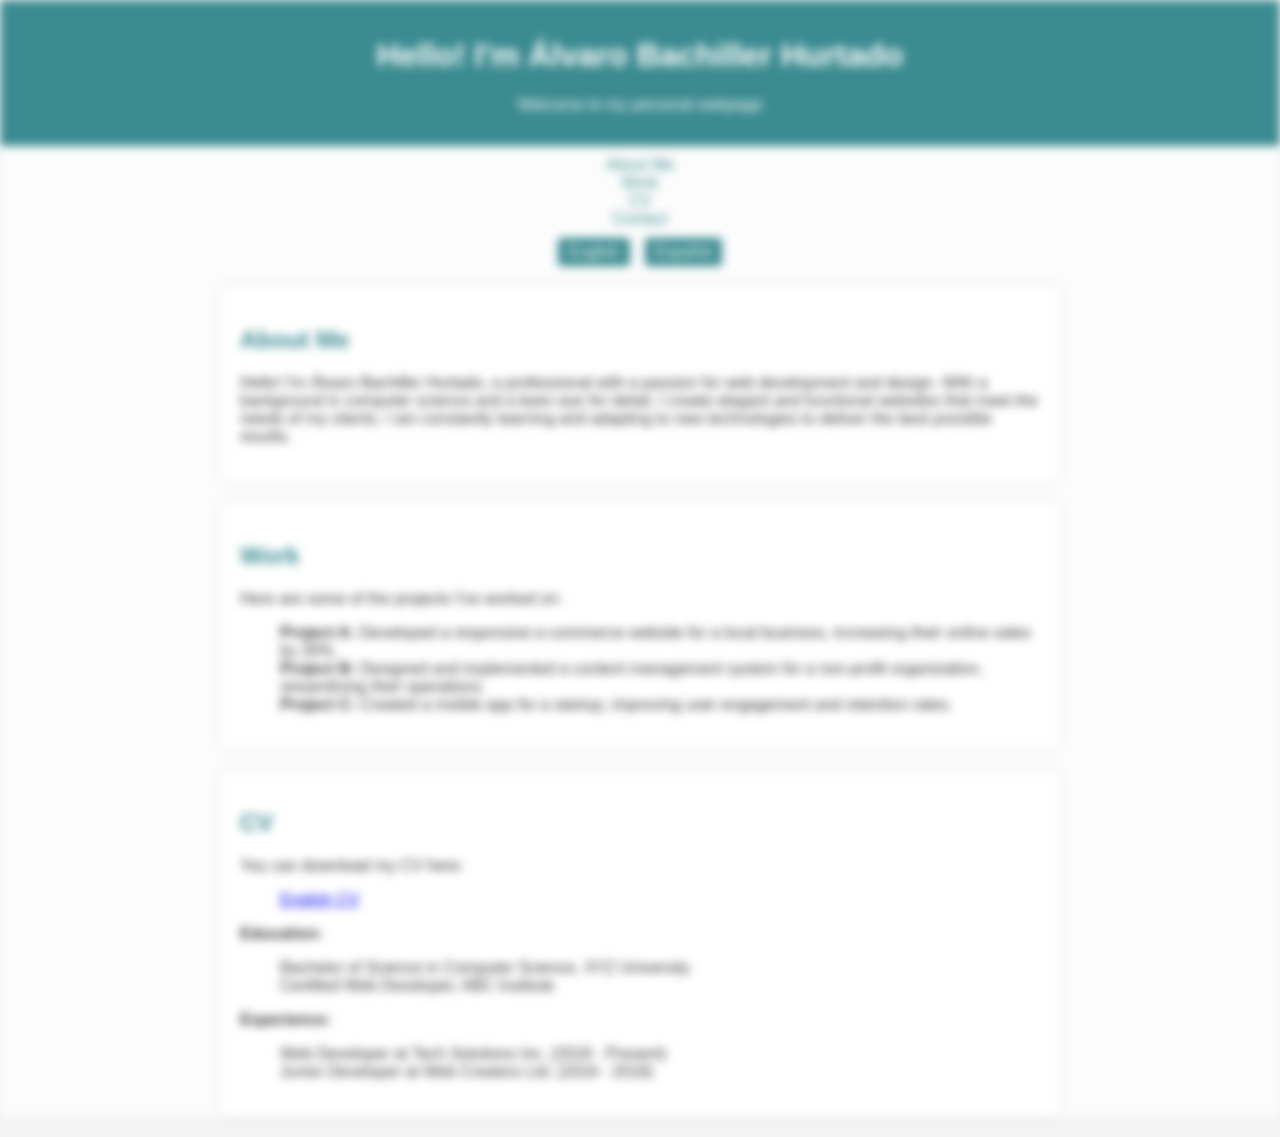
==== index.html @ ad5cf602 "Fifth version index.html + Dual language English/Spanish + Two options for CV download (English & S" ====
<!DOCTYPE html>
<html lang="en">
<head>
    <meta charset="UTF-8">
    <meta name="viewport" content="width=device-width, initial-scale=1.0">
    <title>Personal Webpage</title>
    <style>
        body {
            font-family: Arial, sans-serif;
            margin: 0;
            padding: 0;
            background-color: #f4f4f4;
            color: #333;
            background-image: url('https://images.unsplash.com/photo-1504893524553-b855bce32c67?q=80&w=1974');
            background-size: cover;
            background-position: center;
            filter: blur(5px);
        }
        body::before {
            content: '';
            position: absolute;
            top: 0;
            left: 0;
            width: 100%;
            height: 100%;
            background-color: rgba(255, 255, 255, 0.7);
            backdrop-filter: blur(5px);
        }
        header {
            background-color: #3b8b90;
            color: white;
            padding: 1em 0;
            text-align: center;
            position: relative;
            z-index: 1;
        }
        nav {
            text-align: center;
            margin-top: 10px;
            position: relative;
            z-index: 1;
        }
        nav a {
            margin: 0 15px;
            color: #3b8b90;
            text-decoration: none;
        }
        nav a:hover {
            text-decoration: underline;
        }
        .language-switch {
            position: relative;
            z-index: 1;
            text-align: center;
            margin-top: 10px;
        }
        .language-switch button {
            margin: 0 5px;
            padding: 5px 10px;
            font-size: 1em;
            color: white;
            background-color: #3b8b90;
            border: none;
            border-radius: 4px;
            cursor: pointer;
        }
        .language-switch button:hover {
            background-color: #327679;
        }
        section {
            max-width: 800px;
            margin: 20px auto;
            padding: 20px;
            background-color: rgba(255, 255, 255, 0.9);
            border-radius: 8px;
            box-shadow: 0 0 10px rgba(0,0,0,0.1);
            position: relative;
            z-index: 1;
        }
        h2 {
            color: #3b8b90;
        }
        .contact-form {
            display: flex;
            flex-direction: column;
        }
        .contact-form input, .contact-form textarea {
            margin-bottom: 10px;
            padding: 10px;
            font-size: 1em;
            border: 1px solid #ccc;
            border-radius: 4px;
        }
        .contact-form button {
            padding: 10px;
            font-size: 1em;
            color: white;
            background-color: #3b8b90;
            border: none;
            border-radius: 4px;
            cursor: pointer;
        }
        .contact-form button:hover {
            background-color: #327679;
        }
    </style>
    <script>
        function switchLanguage(language) {
            const elements = document.querySelectorAll('[data-lang]');
            elements.forEach(element => {
                if (element.getAttribute('data-lang') === language) {
                    element.style.display = 'block';
                } else {
                    element.style.display = 'none';
                }
            });
        }
        document.addEventListener('DOMContentLoaded', () => {
            switchLanguage('en'); // Default to English
        });
    </script>
</head>
<body>
    <header>
        <h1 data-lang="en">Hello! I'm Álvaro Bachiller Hurtado</h1>
        <h1 data-lang="es">¡Hola! Soy Álvaro Bachiller Hurtado</h1>
        <p data-lang="en">Welcome to my personal webpage</p>
        <p data-lang="es">Bienvenido a mi página personal</p>
    </header>
    <nav>
        <a href="#about" data-lang="en">About Me</a>
        <a href="#about" data-lang="es">Sobre Mí</a>
        <a href="#work" data-lang="en">Work</a>
        <a href="#work" data-lang="es">Trabajo</a>
        <a href="#cv" data-lang="en">CV</a>
        <a href="#cv" data-lang="es">Currículum</a>
        <a href="#contact" data-lang="en">Contact</a>
        <a href="#contact" data-lang="es">Contacto</a>
    </nav>
    <div class="language-switch">
        <button onclick="switchLanguage('en')">English</button>
        <button onclick="switchLanguage('es')">Español</button>
    </div>
    <section id="about">
        <h2 data-lang="en">About Me</h2>
        <h2 data-lang="es">Sobre Mí</h2>
        <p data-lang="en">Hello! I'm Álvaro Bachiller Hurtado, a professional with a passion for web development and design. With a background in computer science and a keen eye for detail, I create elegant and functional websites that meet the needs of my clients. I am constantly learning and adapting to new technologies to deliver the best possible results.</p>
        <p data-lang="es">¡Hola! Soy Álvaro Bachiller Hurtado, un profesional apasionado por el desarrollo web y el diseño. Con una formación en informática y un ojo atento para los detalles, creo sitios web elegantes y funcionales que satisfacen las necesidades de mis clientes. Estoy en constante aprendizaje y adaptación a nuevas tecnologías para ofrecer los mejores resultados posibles.</p>
    </section>
    <section id="work">
        <h2 data-lang="en">Work</h2>
        <h2 data-lang="es">Trabajo</h2>
        <p data-lang="en">Here are some of the projects I've worked on:</p>
        <p data-lang="es">Aquí hay algunos de los proyectos en los que he trabajado:</p>
        <ul>
            <li data-lang="en"><strong>Project A:</strong> Developed a responsive e-commerce website for a local business, increasing their online sales by 30%.</li>
            <li data-lang="es"><strong>Proyecto A:</strong> Desarrollé un sitio web de comercio electrónico adaptable para un negocio local, aumentando sus ventas en línea en un 30%.</li>
            <li data-lang="en"><strong>Project B:</strong> Designed and implemented a content management system for a non-profit organization, streamlining their operations.</li>
            <li data-lang="es"><strong>Proyecto B:</strong> Diseñé e implementé un sistema de gestión de contenido para una organización sin fines de lucro, agilizando sus operaciones.</li>
            <li data-lang="en"><strong>Project C:</strong> Created a mobile app for a startup, improving user engagement and retention rates.</li>
            <li data-lang="es"><strong>Proyecto C:</strong> Creé una aplicación móvil para una startup, mejorando la participación y retención de usuarios.</li>
        </ul>
    </section>
    <section id="cv">
        <h2 data-lang="en">CV</h2>
        <h2 data-lang="es">Currículum</h2>
        <p data-lang="en">You can download my CV here:</p>
        <p data-lang="es">Puedes descargar mi currículum aquí:</p>
        <ul>
            <li data-lang="en"><a href="CV/John_Doe_CV_English.pdf" download>English CV</a></li>
            <li data-lang="es"><a href="CV/Juan_Perez_CV_Espanol.pdf" download>Currículum en Español</a></li>
        </ul>
        <p data-lang="en"><strong>Education:</strong></p>
        <p data-lang="es"><strong>Educación:</strong></p>
        <ul>
            <li data-lang="en">Bachelor of Science in Computer Science, XYZ University</li>
            <li data-lang="es">Licenciatura en Ciencias de la Computación, Universidad XYZ</li>
            <li data-lang="en">Certified Web Developer, ABC Institute</li>
            <li data-lang="es">Desarrollador Web Certificado, Instituto ABC</li>
        </ul>
        <p data-lang="en"><strong>Experience:</strong></p>
        <p data-lang="es"><strong>Experiencia:</strong></p>
        <ul>
            <li data-lang="en">Web Developer at Tech Solutions Inc. (2018 - Present)</li>
            <li data-lang="es">Desarrollador Web en Tech Solutions Inc. (2018 - Presente)</li>
            <li data-lang="en">Junior Developer at Web Creators Ltd. (2016 - 2018)</li>
            <li data-lang="es">Desarrollador Junior en Web Creators Ltd. (2016 - 2018)</li>
        </ul>
    </section>
    <section id="contact
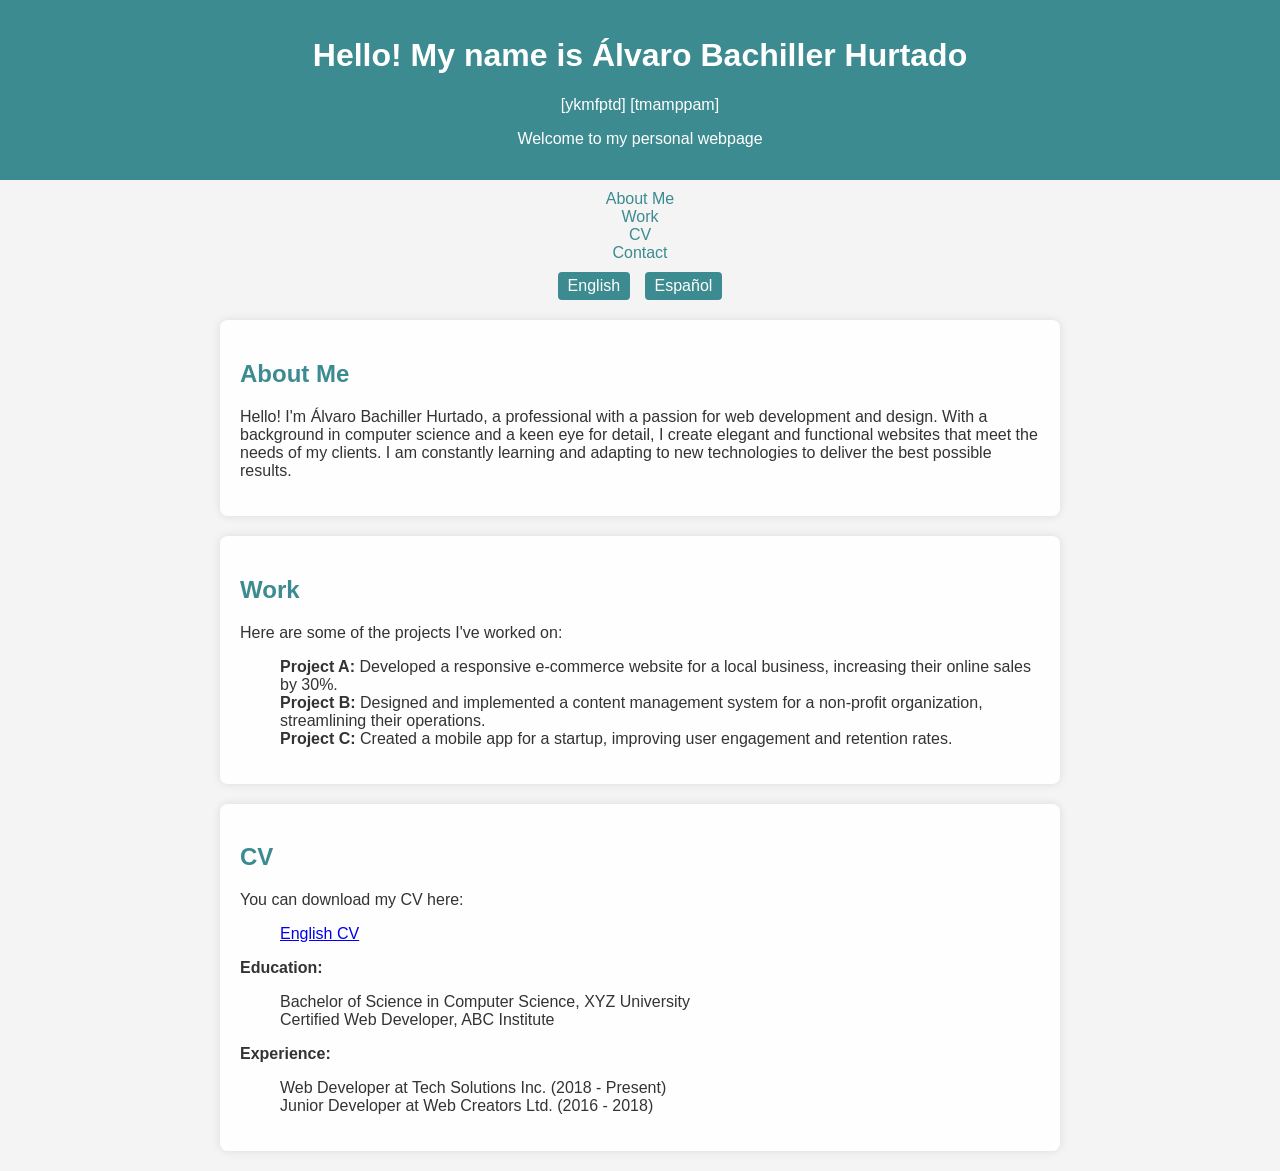
==== commit a307c282: "Sixth version index.html + Try to fix the blur on the whole page" ====
--- a/index.html
+++ b/index.html
@@ -14,7 +14,6 @@
             background-image: url('https://images.unsplash.com/photo-1504893524553-b855bce32c67?q=80&w=1974');
             background-size: cover;
             background-position: center;
-            filter: blur(5px);
         }
         body::before {
             content: '';
@@ -23,8 +22,11 @@
             left: 0;
             width: 100%;
             height: 100%;
-            background-color: rgba(255, 255, 255, 0.7);
-            backdrop-filter: blur(5px);
+            background-image: inherit;
+            background-size: inherit;
+            background-position: inherit;
+            filter: blur(5px);
+            z-index: -1;
         }
         header {
             background-color: #3b8b90;
@@ -122,8 +124,8 @@
 </head>
 <body>
     <header>
-        <h1 data-lang="en">Hello! I'm Álvaro Bachiller Hurtado</h1>
-        <h1 data-lang="es">¡Hola! Soy Álvaro Bachiller Hurtado</h1>
+        <h1 data-lang="en">Hello! My name is Álvaro Bachiller Hurtado</h1>[ykmfptd]
+        <h1 data-lang="es">¡Hola! Soy Álvaro Bachiller Hurtado</h1>[tmamppam]
         <p data-lang="en">Welcome to my personal webpage</p>
         <p data-lang="es">Bienvenido a mi página personal</p>
     </header>
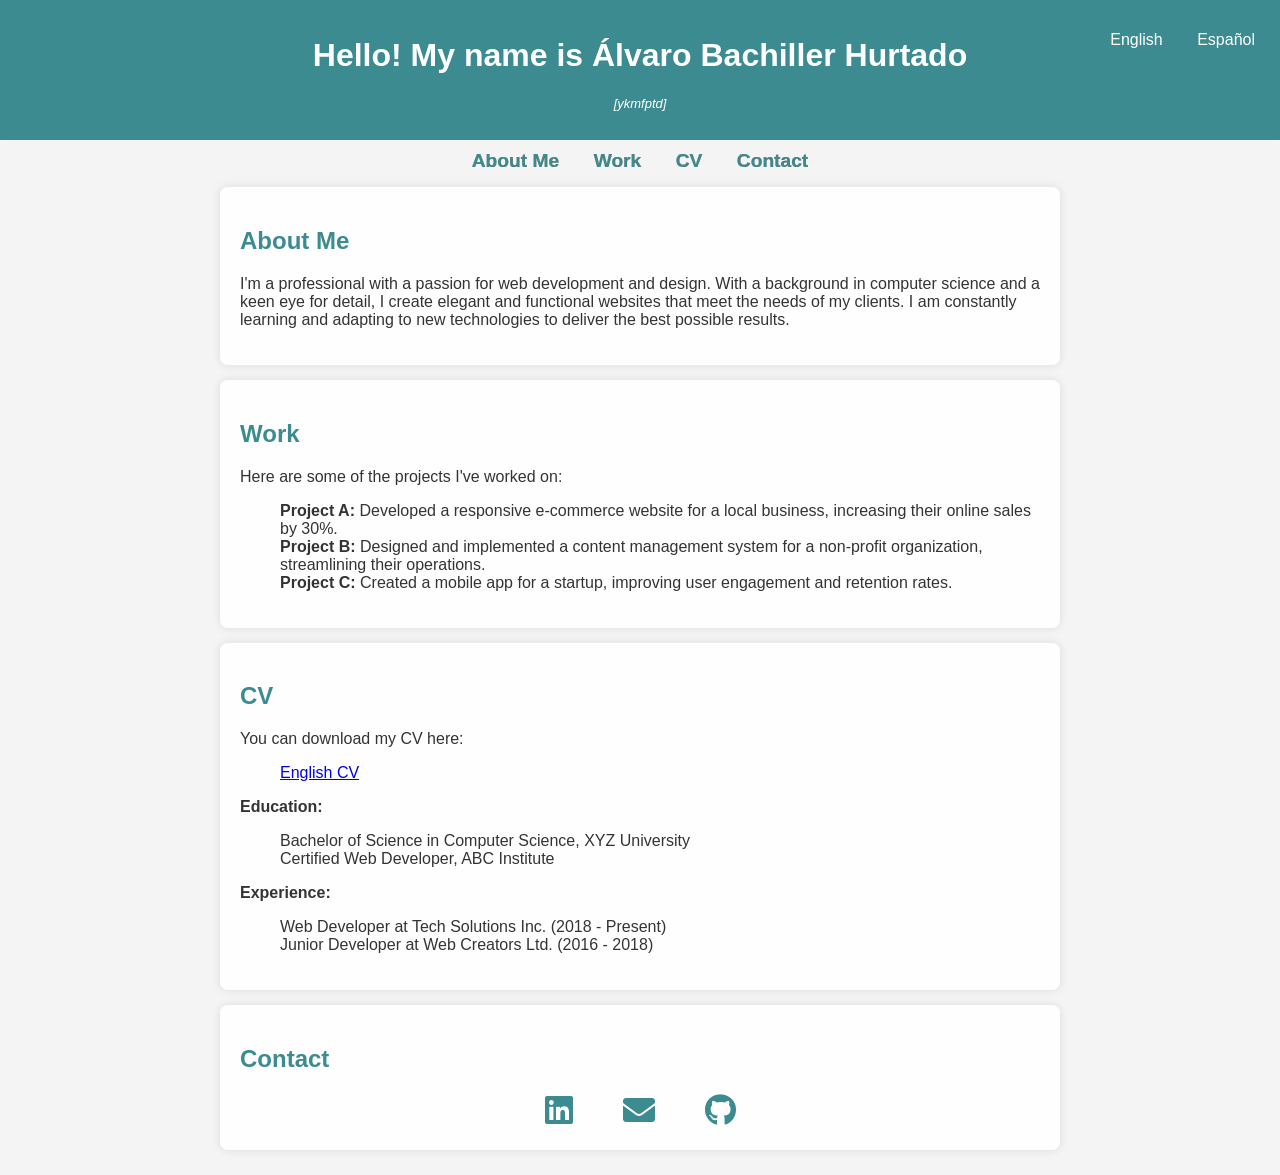
==== commit 8e7211cb: "Seventh version index.html + Revamp of `nav` section + Revamp of `contact` section   + Add links t" ====
--- a/index.html
+++ b/index.html
@@ -3,7 +3,8 @@
 <head>
     <meta charset="UTF-8">
     <meta name="viewport" content="width=device-width, initial-scale=1.0">
-    <title>Personal Webpage</title>
+    <link rel="stylesheet" href="https://cdnjs.cloudflare.com/ajax/libs/font-awesome/5.15.4/css/all.min.css">
+    <title>alroba webpage</title>
     <style>
         body {
             font-family: Arial, sans-serif;
@@ -13,20 +14,21 @@
             color: #333;
             background-image: url('https://images.unsplash.com/photo-1504893524553-b855bce32c67?q=80&w=1974');
             background-size: cover;
-            background-position: center;
+            background-position: top;
+            background-attachment: scroll;
+            position: relative;
         }
         body::before {
             content: '';
-            position: absolute;
-            top: 0;
-            left: 0;
+            position: fixed;
+            top: 50%;
+            left: 50%;
             width: 100%;
             height: 100%;
-            background-image: inherit;
-            background-size: inherit;
-            background-position: inherit;
-            filter: blur(5px);
+            transform: translate(-50%, -50%);
+            backdrop-filter: blur(5px);
             z-index: -1;
+            pointer-events: none; /* Ensure the blur layer does not capture any events */
         }
         header {
             background-color: #3b8b90;
@@ -39,22 +41,27 @@
         nav {
             text-align: center;
             margin-top: 10px;
-            position: relative;
-            z-index: 1;
+            position: sticky;
+            position: -webkit-sticky; /* For Safari */
+            top: 0;
+            z-index: 2;
         }
         nav a {
             margin: 0 15px;
-            color: #3b8b90;
+            color:  #3b8b90;
+            -webkit-text-stroke: 0.2px #333;
             text-decoration: none;
+            font-weight: bold;
+            font-size: larger;
         }
         nav a:hover {
             text-decoration: underline;
         }
         .language-switch {
-            position: relative;
+            position: fixed;
+            right: 0;
             z-index: 1;
-            text-align: center;
-            margin-top: 10px;
+            margin: 10px;
         }
         .language-switch button {
             margin: 0 5px;
@@ -71,7 +78,7 @@
         }
         section {
             max-width: 800px;
-            margin: 20px auto;
+            margin: 15px auto;
             padding: 20px;
             background-color: rgba(255, 255, 255, 0.9);
             border-radius: 8px;
@@ -82,28 +89,55 @@
         h2 {
             color: #3b8b90;
         }
-        .contact-form {
+        .subtitle {
+            font-style: italic;
+            font-size: small;
+        }
+        .icons {
             display: flex;
-            flex-direction: column;
-        }
-        .contact-form input, .contact-form textarea {
-            margin-bottom: 10px;
-            padding: 10px;
-            font-size: 1em;
-            border: 1px solid #ccc;
+            justify-content: center;
+            gap: 50px;
+            margin-top: 20px;
+            z-index: 2;
+        }
+        .icons a {
+            text-decoration: none;
+            color: #3b8b90;
+            font-size: 2em;
+        }
+        .icons a:hover {
+            color: #327679;
+        }
+        .icon-email::after {
+            content: "Click to copy!";
+            position: absolute;
+            bottom: -25px;
+            left: 50%;
+            transform: translateX(-50%);
+            background-color: #3b8b90;
+            color: white;
+            padding: 5px 10px;
             border-radius: 4px;
-        }
-        .contact-form button {
-            padding: 10px;
-            font-size: 1em;
-            color: white;
-            background-color: #3b8b90;
-            border: none;
+            font-size: 0.8em;
+            opacity: 0;
+            transition: opacity 0.3s ease-in-out;
+            white-space: nowrap;
+        }
+        .icon-email:hover::after {
+            opacity: 1;
+        }
+        .icon-email:hover::before {
+            content: "alvrobh@gmail.com";
+            position: absolute;
+            bottom: -50px;
+            left: 50%;
+            transform: translateX(-50%);
+            background-color: #3b8b90;
+            color: white;
+            padding: 5px 10px;
             border-radius: 4px;
-            cursor: pointer;
-        }
-        .contact-form button:hover {
-            background-color: #327679;
+            font-size: 0.8em;
+            white-space: nowrap;
         }
     </style>
     <script>
@@ -121,33 +155,50 @@
             switchLanguage('en'); // Default to English
         });
     </script>
+    <script>
+        function copyEmail() {
+            const email = "alvrobh@gmail.com";
+            const tempInput = document.createElement("input");
+            tempInput.style.position = "absolute";
+            tempInput.style.left = "-9999px";
+            tempInput.value = email;
+            document.body.appendChild(tempInput);
+            tempInput.select();
+            document.execCommand("copy");
+            document.body.removeChild(tempInput);
+            alert("Email copied to clipboard");
+        }
+    </script>
+
 </head>
 <body>
     <header>
-        <h1 data-lang="en">Hello! My name is Álvaro Bachiller Hurtado</h1>[ykmfptd]
-        <h1 data-lang="es">¡Hola! Soy Álvaro Bachiller Hurtado</h1>[tmamppam]
-        <p data-lang="en">Welcome to my personal webpage</p>
-        <p data-lang="es">Bienvenido a mi página personal</p>
+        <div class="language-switch">
+            <button onclick="switchLanguage('en')">English</button>
+            <button onclick="switchLanguage('es')">Español</button>
+        </div>
+        <h1 data-lang="en">Hello! My name is Álvaro Bachiller Hurtado</h1>
+        <h1 data-lang="es">¡Hola! Soy Álvaro Bachiller Hurtado</h1>
+        <p data-lang="en" class="subtitle">[ykmfptd]</p>
+        <p data-lang="es" class="subtitle">[tmamppam]</p>
     </header>
-    <nav>
-        <a href="#about" data-lang="en">About Me</a>
-        <a href="#about" data-lang="es">Sobre Mí</a>
-        <a href="#work" data-lang="en">Work</a>
-        <a href="#work" data-lang="es">Trabajo</a>
-        <a href="#cv" data-lang="en">CV</a>
-        <a href="#cv" data-lang="es">Currículum</a>
-        <a href="#contact" data-lang="en">Contact</a>
-        <a href="#contact" data-lang="es">Contacto</a>
+    <nav data-lang="en">
+        <a href="#about">About Me</a>
+        <a href="#work">Work</a>
+        <a href="#cv">CV</a>
+        <a href="#contact">Contact</a>
     </nav>
-    <div class="language-switch">
-        <button onclick="switchLanguage('en')">English</button>
-        <button onclick="switchLanguage('es')">Español</button>
-    </div>
+    <nav data-lang="es">
+        <a href="#about">Sobre Mí</a>
+        <a href="#work">Trabajo</a>
+        <a href="#cv">Currículum</a>
+        <a href="#contact">Contacto</a>
+    </nav>
     <section id="about">
         <h2 data-lang="en">About Me</h2>
         <h2 data-lang="es">Sobre Mí</h2>
-        <p data-lang="en">Hello! I'm Álvaro Bachiller Hurtado, a professional with a passion for web development and design. With a background in computer science and a keen eye for detail, I create elegant and functional websites that meet the needs of my clients. I am constantly learning and adapting to new technologies to deliver the best possible results.</p>
-        <p data-lang="es">¡Hola! Soy Álvaro Bachiller Hurtado, un profesional apasionado por el desarrollo web y el diseño. Con una formación en informática y un ojo atento para los detalles, creo sitios web elegantes y funcionales que satisfacen las necesidades de mis clientes. Estoy en constante aprendizaje y adaptación a nuevas tecnologías para ofrecer los mejores resultados posibles.</p>
+        <p data-lang="en">I'm a professional with a passion for web development and design. With a background in computer science and a keen eye for detail, I create elegant and functional websites that meet the needs of my clients. I am constantly learning and adapting to new technologies to deliver the best possible results.</p>
+        <p data-lang="es">Soy un profesional apasionado por el desarrollo web y el diseño. Con una formación en informática y un ojo atento para los detalles, creo sitios web elegantes y funcionales que satisfacen las necesidades de mis clientes. Estoy en constante aprendizaje y adaptación a nuevas tecnologías para ofrecer los mejores resultados posibles.</p>
     </section>
     <section id="work">
         <h2 data-lang="en">Work</h2>
@@ -169,8 +220,8 @@
         <p data-lang="en">You can download my CV here:</p>
         <p data-lang="es">Puedes descargar mi currículum aquí:</p>
         <ul>
-            <li data-lang="en"><a href="CV/John_Doe_CV_English.pdf" download>English CV</a></li>
-            <li data-lang="es"><a href="CV/Juan_Perez_CV_Espanol.pdf" download>Currículum en Español</a></li>
+            <li data-lang="en"><a href="cv/20231229cv_english.pdf.pdf" download>English CV</a></li>
+            <li data-lang="es"><a href="cv/20231229cv_spanish.pdf" download>Currículum en Español</a></li>
         </ul>
         <p data-lang="en"><strong>Education:</strong></p>
         <p data-lang="es"><strong>Educación:</strong></p>
@@ -189,4 +240,20 @@
             <li data-lang="es">Desarrollador Junior en Web Creators Ltd. (2016 - 2018)</li>
         </ul>
     </section>
-    <section id="contact
+    <section id="contact">
+        <h2 data-lang="en">Contact</h2>
+        <h2 data-lang="es">Contácto</h2>
+        <div class="icons">
+            <a href="www.linkedin.com/in/abachiller" target="_blank" title="LinkedIn">
+                <i class="fab fa-linkedin"></i>
+            </a>
+            <a href="javascript:void(0)" class="icon-email" onclick="copyEmail()" title="Email">
+                <i class="fas fa-envelope"></i>
+            </a>
+            <a href="https://github.com/alroba" target="_blank" title="GitHub">
+                <i class="fab fa-github"></i>
+            </a>
+        </div>
+    </section>
+</body>
+</html>
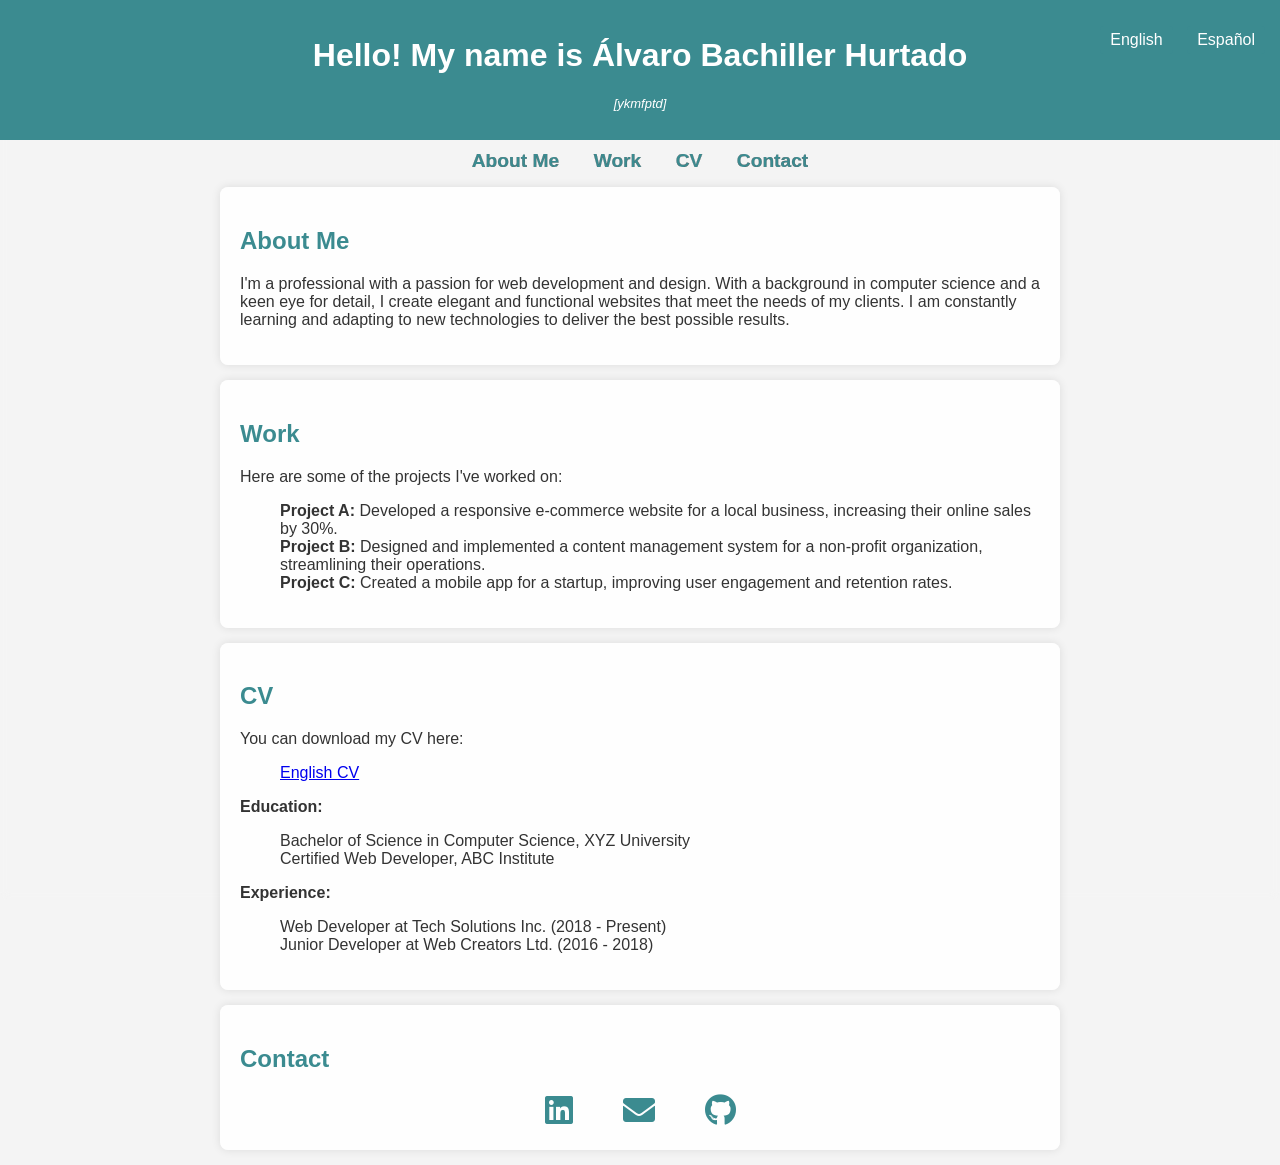
==== commit b0ddc497: "Eighth verison index.html + Improved mail hover behavior" ====
--- a/index.html
+++ b/index.html
@@ -104,32 +104,33 @@
             text-decoration: none;
             color: #3b8b90;
             font-size: 2em;
+            position: relative;
         }
         .icons a:hover {
             color: #327679;
         }
-        .icon-email::after {
+        .icon-email::before {
             content: "Click to copy!";
             position: absolute;
-            bottom: -25px;
+            top: -20px;
             left: 50%;
             transform: translateX(-50%);
             background-color: #3b8b90;
             color: white;
-            padding: 5px 10px;
+            padding: 2px 5px;
             border-radius: 4px;
-            font-size: 0.8em;
+            font-size: 0.4em;
             opacity: 0;
             transition: opacity 0.3s ease-in-out;
             white-space: nowrap;
         }
+        .icon-email:hover::before {
+            opacity: 1;
+        }
         .icon-email:hover::after {
-            opacity: 1;
-        }
-        .icon-email:hover::before {
             content: "alvrobh@gmail.com";
             position: absolute;
-            bottom: -50px;
+            bottom: -35px;
             left: 50%;
             transform: translateX(-50%);
             background-color: #3b8b90;
@@ -244,13 +245,13 @@
         <h2 data-lang="en">Contact</h2>
         <h2 data-lang="es">Contácto</h2>
         <div class="icons">
-            <a href="www.linkedin.com/in/abachiller" target="_blank" title="LinkedIn">
+            <a href="www.linkedin.com/in/abachiller" target="_blank">
                 <i class="fab fa-linkedin"></i>
             </a>
-            <a href="javascript:void(0)" class="icon-email" onclick="copyEmail()" title="Email">
+            <a href="javascript:void(0)" class="icon-email" onclick="copyEmail()">
                 <i class="fas fa-envelope"></i>
             </a>
-            <a href="https://github.com/alroba" target="_blank" title="GitHub">
+            <a href="https://github.com/alroba" target="_blank">
                 <i class="fab fa-github"></i>
             </a>
         </div>
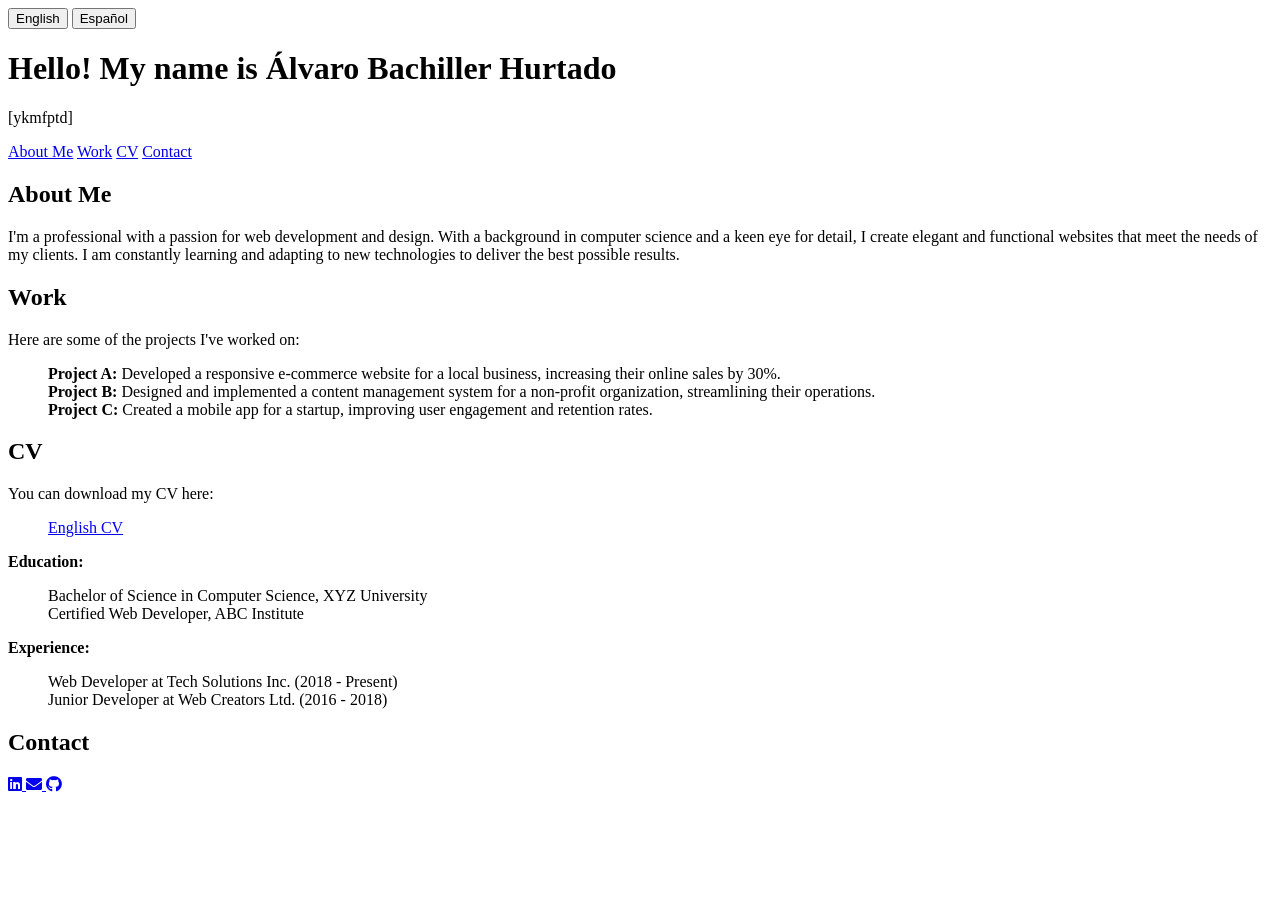
==== commit 8f2c8518: "Ninth version index.html - Remove CSS code + Add reference to external CSS file - Remove scripts " ====
--- a/index.html
+++ b/index.html
@@ -5,172 +5,9 @@
     <meta name="viewport" content="width=device-width, initial-scale=1.0">
     <link rel="stylesheet" href="https://cdnjs.cloudflare.com/ajax/libs/font-awesome/5.15.4/css/all.min.css">
     <title>alroba webpage</title>
-    <style>
-        body {
-            font-family: Arial, sans-serif;
-            margin: 0;
-            padding: 0;
-            background-color: #f4f4f4;
-            color: #333;
-            background-image: url('https://images.unsplash.com/photo-1504893524553-b855bce32c67?q=80&w=1974');
-            background-size: cover;
-            background-position: top;
-            background-attachment: scroll;
-            position: relative;
-        }
-        body::before {
-            content: '';
-            position: fixed;
-            top: 50%;
-            left: 50%;
-            width: 100%;
-            height: 100%;
-            transform: translate(-50%, -50%);
-            backdrop-filter: blur(5px);
-            z-index: -1;
-            pointer-events: none; /* Ensure the blur layer does not capture any events */
-        }
-        header {
-            background-color: #3b8b90;
-            color: white;
-            padding: 1em 0;
-            text-align: center;
-            position: relative;
-            z-index: 1;
-        }
-        nav {
-            text-align: center;
-            margin-top: 10px;
-            position: sticky;
-            position: -webkit-sticky; /* For Safari */
-            top: 0;
-            z-index: 2;
-        }
-        nav a {
-            margin: 0 15px;
-            color:  #3b8b90;
-            -webkit-text-stroke: 0.2px #333;
-            text-decoration: none;
-            font-weight: bold;
-            font-size: larger;
-        }
-        nav a:hover {
-            text-decoration: underline;
-        }
-        .language-switch {
-            position: fixed;
-            right: 0;
-            z-index: 1;
-            margin: 10px;
-        }
-        .language-switch button {
-            margin: 0 5px;
-            padding: 5px 10px;
-            font-size: 1em;
-            color: white;
-            background-color: #3b8b90;
-            border: none;
-            border-radius: 4px;
-            cursor: pointer;
-        }
-        .language-switch button:hover {
-            background-color: #327679;
-        }
-        section {
-            max-width: 800px;
-            margin: 15px auto;
-            padding: 20px;
-            background-color: rgba(255, 255, 255, 0.9);
-            border-radius: 8px;
-            box-shadow: 0 0 10px rgba(0,0,0,0.1);
-            position: relative;
-            z-index: 1;
-        }
-        h2 {
-            color: #3b8b90;
-        }
-        .subtitle {
-            font-style: italic;
-            font-size: small;
-        }
-        .icons {
-            display: flex;
-            justify-content: center;
-            gap: 50px;
-            margin-top: 20px;
-            z-index: 2;
-        }
-        .icons a {
-            text-decoration: none;
-            color: #3b8b90;
-            font-size: 2em;
-            position: relative;
-        }
-        .icons a:hover {
-            color: #327679;
-        }
-        .icon-email::before {
-            content: "Click to copy!";
-            position: absolute;
-            top: -20px;
-            left: 50%;
-            transform: translateX(-50%);
-            background-color: #3b8b90;
-            color: white;
-            padding: 2px 5px;
-            border-radius: 4px;
-            font-size: 0.4em;
-            opacity: 0;
-            transition: opacity 0.3s ease-in-out;
-            white-space: nowrap;
-        }
-        .icon-email:hover::before {
-            opacity: 1;
-        }
-        .icon-email:hover::after {
-            content: "alvrobh@gmail.com";
-            position: absolute;
-            bottom: -35px;
-            left: 50%;
-            transform: translateX(-50%);
-            background-color: #3b8b90;
-            color: white;
-            padding: 5px 10px;
-            border-radius: 4px;
-            font-size: 0.8em;
-            white-space: nowrap;
-        }
-    </style>
-    <script>
-        function switchLanguage(language) {
-            const elements = document.querySelectorAll('[data-lang]');
-            elements.forEach(element => {
-                if (element.getAttribute('data-lang') === language) {
-                    element.style.display = 'block';
-                } else {
-                    element.style.display = 'none';
-                }
-            });
-        }
-        document.addEventListener('DOMContentLoaded', () => {
-            switchLanguage('en'); // Default to English
-        });
-    </script>
-    <script>
-        function copyEmail() {
-            const email = "alvrobh@gmail.com";
-            const tempInput = document.createElement("input");
-            tempInput.style.position = "absolute";
-            tempInput.style.left = "-9999px";
-            tempInput.value = email;
-            document.body.appendChild(tempInput);
-            tempInput.select();
-            document.execCommand("copy");
-            document.body.removeChild(tempInput);
-            alert("Email copied to clipboard");
-        }
-    </script>
-
+    <link rel="stylesheet" href="css/styles.css">
+    <script defer src="js/switchLanguage.js"></script>
+    <script defer src="js/copyEmail.js"></script>
 </head>
 <body>
     <header>
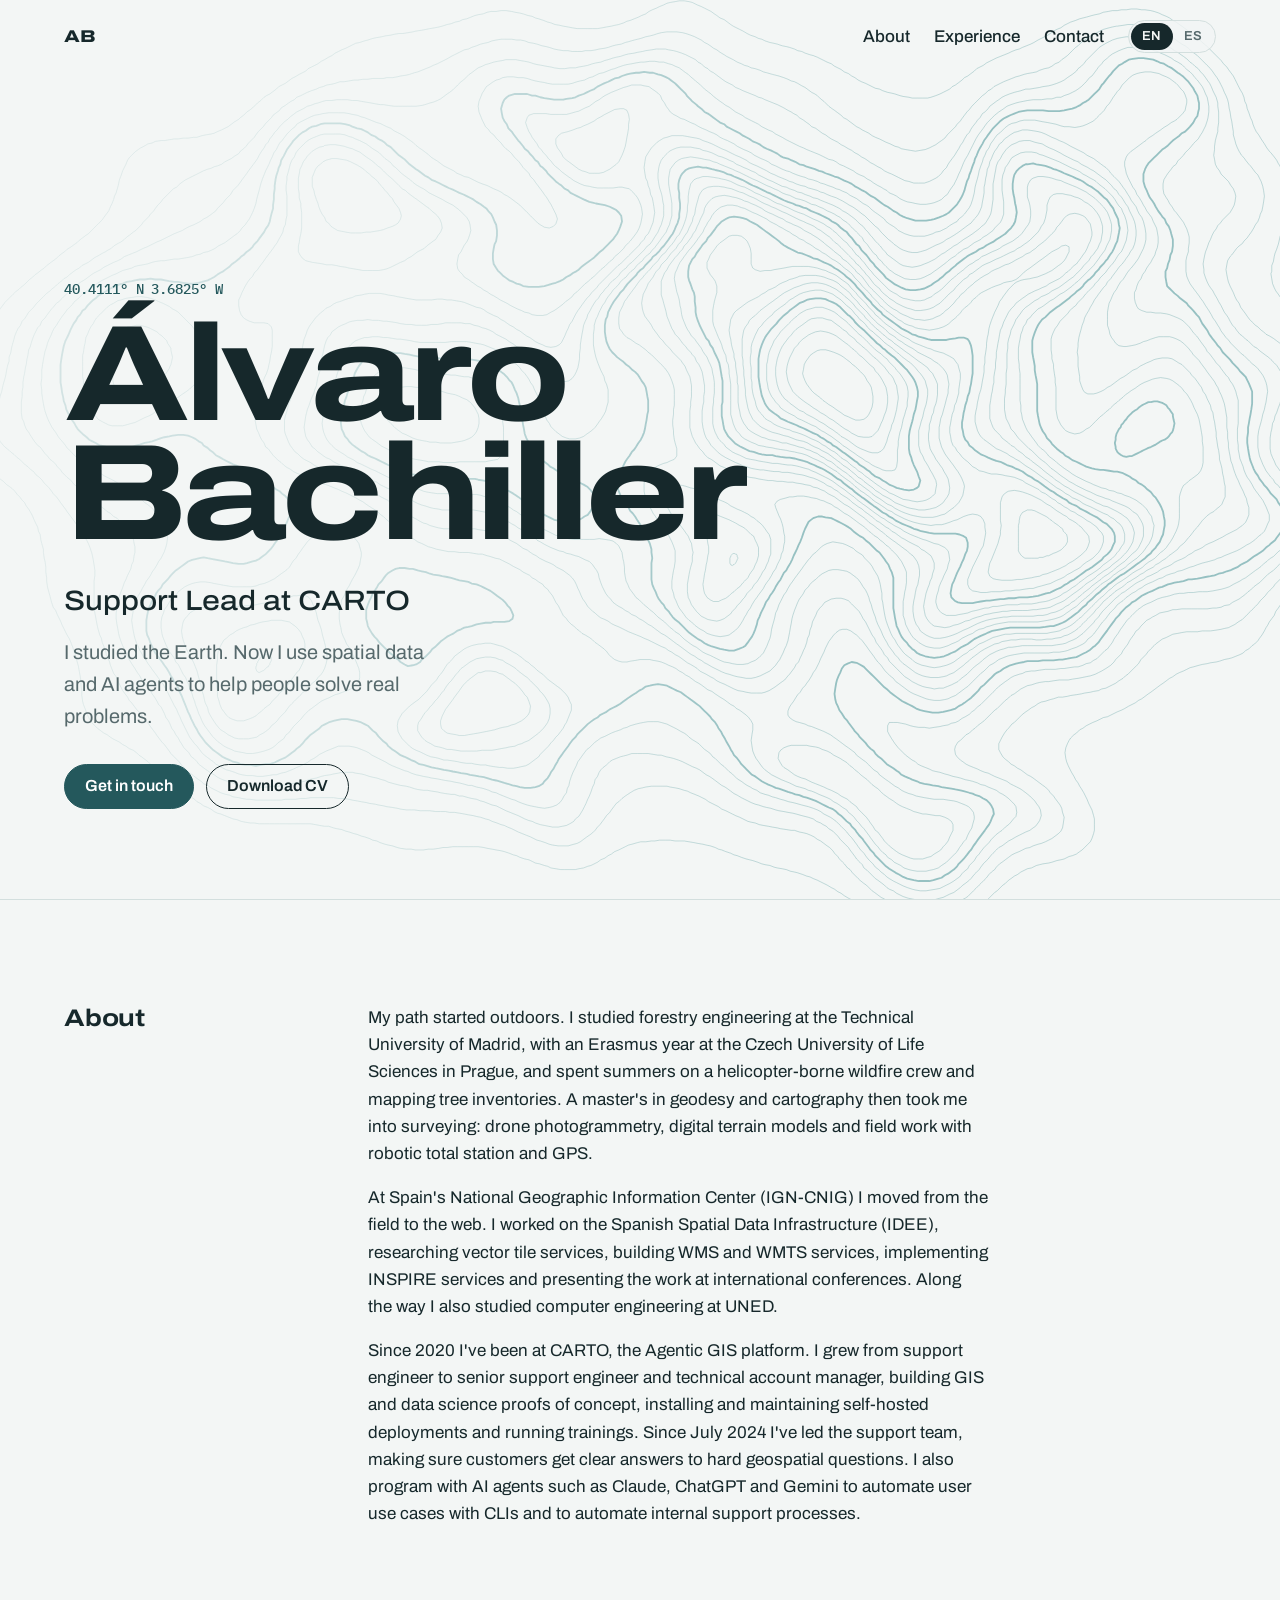
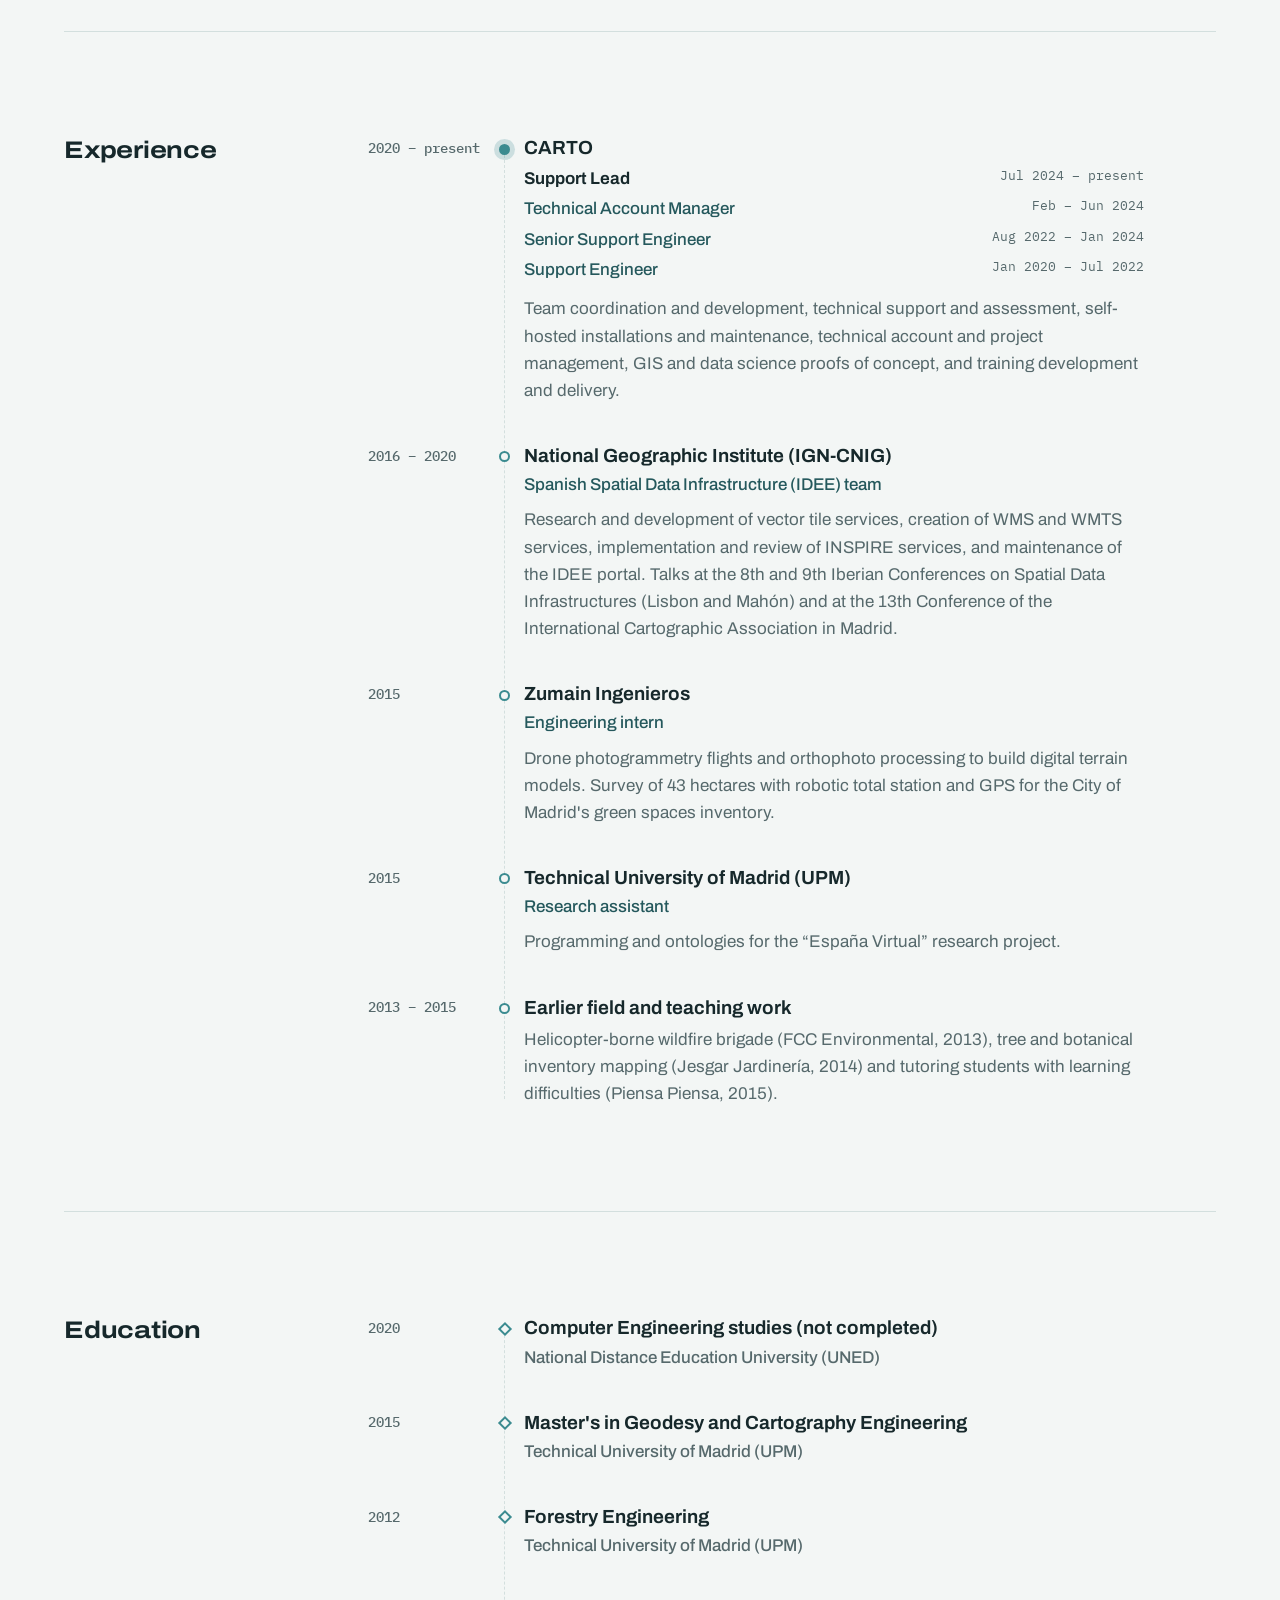
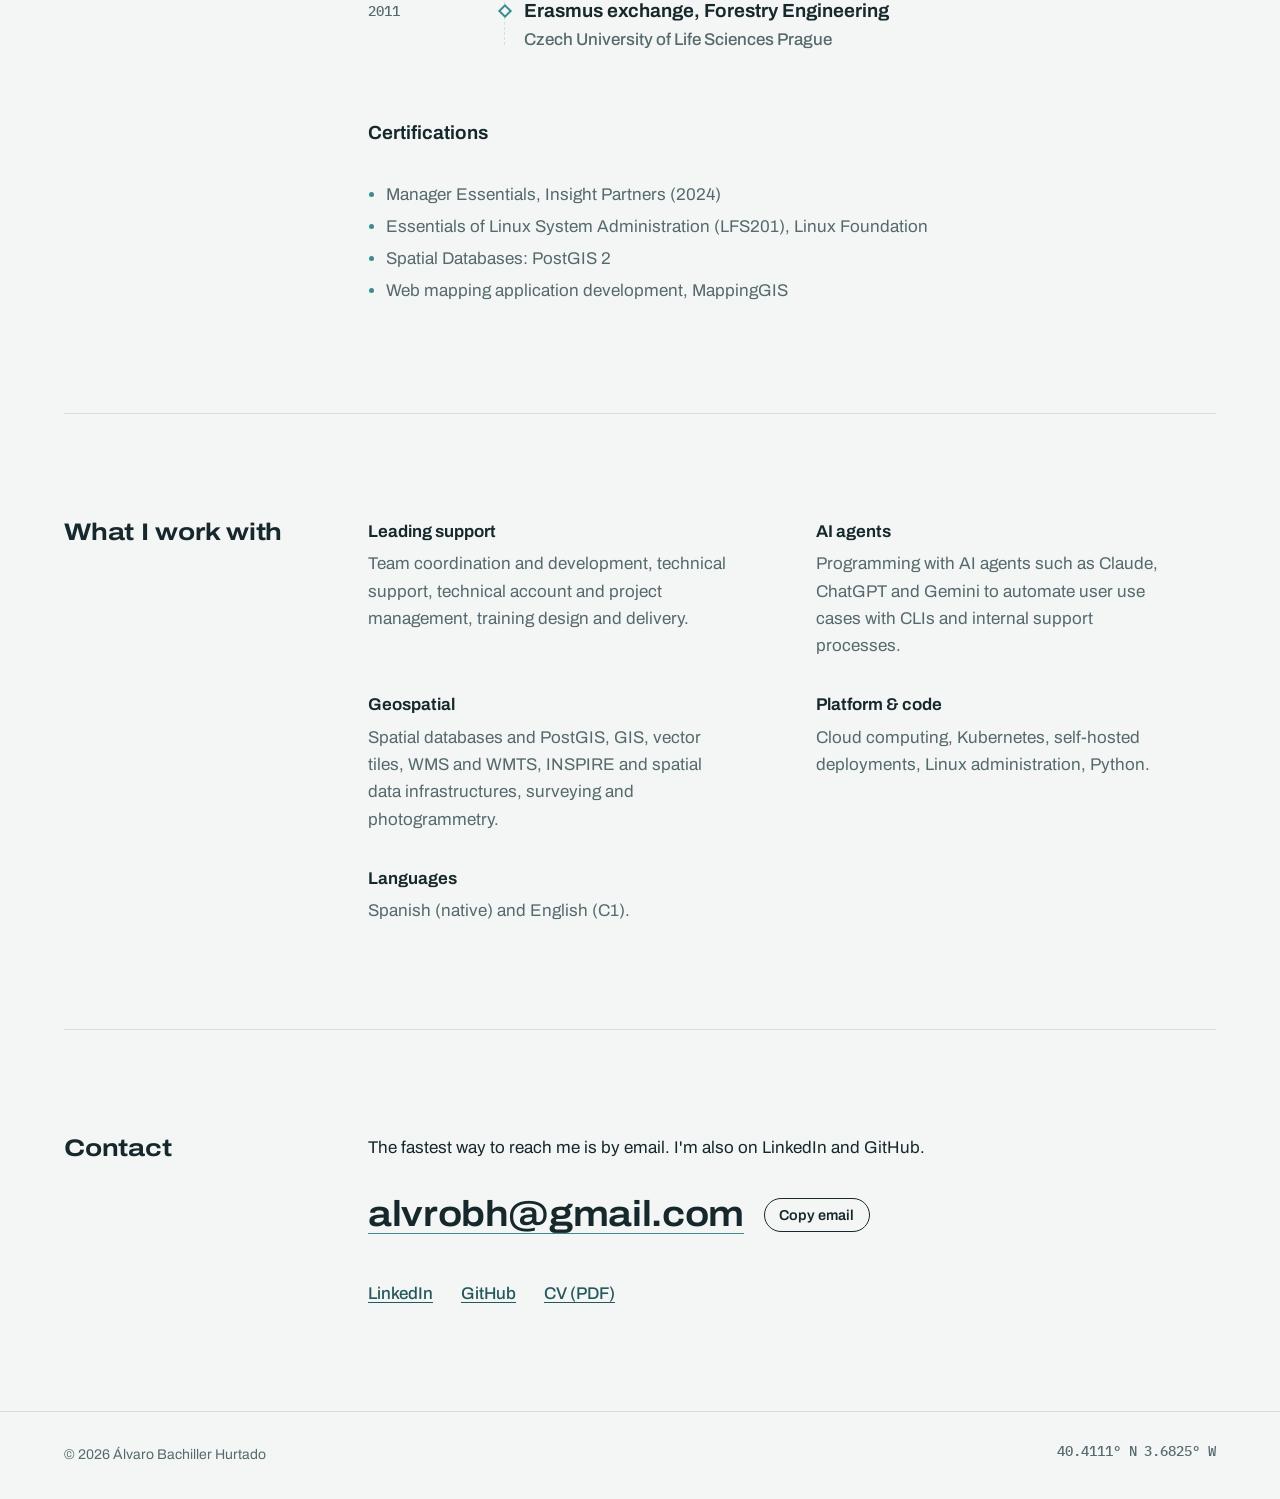
==== commit c961526d: "Redesign personal site with real profile content - New single-page design with topographic contour h" ====
--- a/index.html
+++ b/index.html
@@ -1,97 +1,220 @@
 <!DOCTYPE html>
 <html lang="en">
 <head>
-    <meta charset="UTF-8">
-    <meta name="viewport" content="width=device-width, initial-scale=1.0">
-    <link rel="stylesheet" href="https://cdnjs.cloudflare.com/ajax/libs/font-awesome/5.15.4/css/all.min.css">
-    <title>alroba webpage</title>
-    <link rel="stylesheet" href="css/styles.css">
-    <script defer src="js/switchLanguage.js"></script>
-    <script defer src="js/copyEmail.js"></script>
+  <meta charset="UTF-8">
+  <meta name="viewport" content="width=device-width, initial-scale=1">
+  <title>Álvaro Bachiller · Support Lead at CARTO</title>
+  <meta name="description" content="Geospatial engineer and Support Lead at CARTO, the Agentic GIS platform. From forestry and surveying to spatial data infrastructures, cloud platforms and AI agents.">
+  <meta property="og:title" content="Álvaro Bachiller · Support Lead at CARTO">
+  <meta property="og:description" content="Geospatial engineer and Support Lead at CARTO.">
+  <meta property="og:type" content="profile">
+  <meta property="og:url" content="https://alroba.github.io/">
+  <meta property="og:image" content="https://alroba.github.io/img/og.png">
+  <meta name="twitter:card" content="summary_large_image">
+  <link rel="icon" href="img/favicon.svg" type="image/svg+xml">
+  <link rel="preconnect" href="https://fonts.googleapis.com">
+  <link rel="preconnect" href="https://fonts.gstatic.com" crossorigin>
+  <link href="https://fonts.googleapis.com/css2?family=Archivo:wdth,wght@62..125,300..800&family=IBM+Plex+Mono:wght@400;500&display=swap" rel="stylesheet">
+  <link rel="stylesheet" href="css/styles.css">
+  <script defer src="js/main.js"></script>
 </head>
 <body>
-    <header>
-        <div class="language-switch">
-            <button onclick="switchLanguage('en')">English</button>
-            <button onclick="switchLanguage('es')">Español</button>
-        </div>
-        <h1 data-lang="en">Hello! My name is Álvaro Bachiller Hurtado</h1>
-        <h1 data-lang="es">¡Hola! Soy Álvaro Bachiller Hurtado</h1>
-        <p data-lang="en" class="subtitle">[ykmfptd]</p>
-        <p data-lang="es" class="subtitle">[tmamppam]</p>
-    </header>
-    <nav data-lang="en">
-        <a href="#about">About Me</a>
-        <a href="#work">Work</a>
-        <a href="#cv">CV</a>
-        <a href="#contact">Contact</a>
+  <a class="skip" href="#main" data-i18n="skip">Skip to content</a>
+
+  <header class="hero">
+    <svg class="topo" viewBox="0 0 1600 1100" preserveAspectRatio="xMidYMid slice" aria-hidden="true" focusable="false">
+<path class="c" d="M850 1 L854 1 L860 2 L864 3 L870 6 L875 8 L879 10 L883 12 L887 14 L891 17 L894 19 L898 22 L903 24 L907 27 L911 30 L914 32 L918 34 L922 36 L926 38 L931 41 L935 43 L941 45 L945 47 L949 48 L953 50 L959 52 L964 53 L968 54 L974 56 L979 57 L983 58 L989 60 L993 62 L998 63 L1002 65 L1008 67 L1012 68 L1017 70 L1021 72 L1025 74 L1029 76 L1034 78 L1038 81 L1042 83 L1046 85 L1050 88 L1055 90 L1059 93 L1063 95 L1067 98 L1071 100 L1076 102 L1080 104 L1084 106 L1088 108 L1093 109 L1097 111 L1103 113 L1108 114 L1112 115 L1118 117 L1122 118 L1129 119 L1133 120 L1139 120 L1146 120 L1152 120 L1156 119 L1162 117 L1167 115 L1171 113 L1175 111 L1179 109 L1182 106 L1186 104 L1190 101 L1194 98 L1197 95 L1201 93 L1205 90 L1209 87 L1212 84 L1216 82 L1220 80 L1224 77 L1228 75 L1232 73 L1236 71 L1241 69 L1246 67 L1251 65 L1255 63 L1260 61 L1264 60 L1268 58 L1273 56 L1278 54 L1282 52 L1287 49 L1291 47 L1295 45 L1299 43 L1302 41 L1306 38 L1310 36 L1315 34 L1319 31 L1323 29 L1327 27 L1333 25 L1338 23 L1342 22 L1346 21 L1353 19 L1357 18 L1362 17 L1367 15 L1373 14 L1378 13 L1384 13 L1389 12 L1395 12 L1401 11 L1408 11 L1414 12 L1418 12 L1425 13 L1429 14 L1435 16 L1439 18 L1444 20 L1448 22 L1452 25 L1456 27 L1460 30 L1463 32 L1467 35 L1471 38 L1475 41 L1477 43 L1482 46 L1485 49 L1488 52 L1492 55 L1495 58 L1498 61 L1502 65 L1505 68 L1508 71 L1511 74 L1514 78 L1518 82 L1520 85 L1523 89 L1526 93 L1528 97 L1530 101 L1532 105 L1534 109 L1537 114 L1539 119 L1540 124 L1542 128 L1543 133 L1545 138 L1547 144 L1549 148 L1550 152 L1552 157 L1554 161 L1557 165 L1560 170 L1562 173 L1564 176 L1567 181 L1570 185 L1572 187 L1576 192 L1579 196 L1581 200 L1583 203 L1585 208 L1587 213 L1589 218 L1590 222 L1591 229 L1592 233 L1592 240 L1592 247 L1591 251 L1590 258 L1589 263 L1588 268 L1587 273 L1586 279 L1585 284 L1583 290 L1582 295 L1581 299 L1579 305 L1577 310 L1576 314 L1575 320 L1573 325 L1573 332 L1572 335 L1573 341 L1574 347 L1576 352 L1578 356 L1581 360 L1583 363 L1587 367 L1589 370 L1594 373 L1597 376 L1600 378 L1604 382 L1608 385 L1611 387 L1615 391 L1617 393 L1621 398 L1623 401 L1625 404 L1628 409 L1630 413 L1632 417 L1634 422 L1636 428 L1637 433 L1638 439 L1638 444 L1639 450 L1638 457 L1638 462 L1637 468 L1636 474 L1635 479 L1633 483 L1632 488 L1630 494 L1628 499 L1626 503 L1625 507 L1623 512 L1622 518 L1620 523 L1619 529 L1619 536 L1620 542 L1621 548 L1623 553 L1625 558 L1627 562 L1630 565 L1632 569 L1635 573 L1638 576 L1641 580 L1644 584 L1646 587 L1649 591 L1653 595 L1655 598 L1657 602 L1659 606 L1661 611 L1663 617 L1664 621 L1665 628 L1665 634 L1664 641 L1663 645 L1661 651 L1659 655 L1657 659 L1655 663 L1652 667 L1649 671 L1646 674 L1642 678 L1640 680 L1636 685 L1633 687 L1630 691 L1626 694 L1623 697 L1619 700 L1617 702 L1613 706 L1610 709 L1606 713 L1604 715 L1600 719 L1598 722 L1594 726 L1591 729 L1589 733 L1586 737 L1583 741 L1581 744 L1578 748 L1576 753 L1573 757 L1570 761 L1568 765 L1566 768 L1564 772 L1561 777 L1558 781 L1556 784 L1552 788 L1549 790 L1545 794 L1541 796 L1538 799 L1534 801 L1529 803 L1524 805 L1520 806 L1515 807 L1509 809 L1505 810 L1498 811 L1494 812 L1488 813 L1484 814 L1477 816 L1473 817 L1469 819 L1465 821 L1460 823 L1456 825 L1452 828 L1448 830 L1444 833 L1440 836 L1437 838 L1433 841 L1429 844 L1425 847 L1422 849 L1418 852 L1414 855 L1410 857 L1406 860 L1402 862 L1398 864 L1393 867 L1389 869 L1384 871 L1380 873 L1376 875 L1372 877 L1367 878 L1363 880 L1359 882 L1354 884 L1350 886 L1346 888 L1342 891 L1338 893 L1334 897 L1331 899 L1327 903 L1325 906 L1323 910 L1321 915 L1320 921 L1321 928 L1322 932 L1324 937 L1326 941 L1328 945 L1331 950 L1333 954 L1336 958 L1338 962 L1340 965 L1343 970 L1345 974 L1347 978 L1349 983 L1351 987 L1353 991 L1355 998 L1356 1002 L1356 1009 L1356 1016 L1355 1020 L1353 1026 L1351 1030 L1348 1033 L1344 1037 L1341 1040 L1338 1042 L1334 1045 L1329 1047 L1325 1048 L1319 1051 L1315 1052 L1310 1053 L1304 1055 L1300 1056 L1293 1057 L1289 1058 L1285 1059 L1279 1062 L1274 1063 L1270 1065 L1266 1067 L1262 1070 L1258 1072 L1254 1075 L1251 1077 L1247 1081 L1244 1083 L1241 1086 L1237 1090 L1234 1092 L1230 1096 L1227 1099 L1224 1102 L1220 1105 L1217 1108 L1213 1111 L1209 1114 L1205 1116 L1202 1119 L1198 1121 L1194 1123 L1190 1125 L1185 1127 L1180 1129 L1175 1131 L1171 1133 L1167 1134 L1160 1136 L1156 1137 L1150 1138 L1143 1138 L1137 1138 L1131 1137 L1124 1136 L1120 1135 L1116 1134 L1111 1132 L1106 1129 L1101 1127 L1097 1125 L1093 1123 L1089 1121 L1086 1119 L1082 1116 L1078 1114 L1074 1111 L1069 1108 L1065 1105 L1062 1103 L1059 1101 L1055 1099 L1050 1096 L1046 1093 L1042 1091 L1038 1088 L1034 1086 L1029 1083 L1025 1081 L1021 1079 L1017 1077 L1012 1075 L1008 1073 L1004 1072 L999 1070 L993 1068 L989 1067 L984 1066 L979 1064 L974 1063 L968 1062 L964 1061 L959 1059 L953 1058 L949 1057 L944 1055 L938 1053 L934 1052 L930 1051 L924 1049 L919 1047 L915 1046 L911 1044 L905 1042 L900 1040 L896 1039 L892 1037 L886 1035 L881 1034 L877 1033 L871 1032 L866 1031 L860 1030 L854 1029 L848 1029 L843 1029 L837 1028 L831 1028 L824 1028 L818 1029 L814 1029 L807 1030 L801 1030 L797 1031 L790 1033 L786 1034 L782 1036 L778 1038 L774 1040 L769 1042 L765 1045 L761 1047 L757 1050 L752 1052 L748 1055 L744 1057 L740 1059 L736 1060 L731 1062 L725 1063 L721 1064 L714 1064 L708 1064 L703 1064 L697 1063 L691 1062 L687 1060 L683 1059 L677 1057 L672 1056 L668 1054 L664 1052 L659 1051 L653 1049 L649 1047 L645 1046 L640 1044 L634 1042 L630 1041 L624 1040 L619 1039 L613 1038 L609 1037 L602 1036 L596 1036 L590 1036 L583 1036 L577 1036 L571 1036 L564 1037 L559 1037 L554 1038 L547 1039 L541 1039 L535 1040 L531 1040 L525 1040 L520 1039 L514 1039 L507 1038 L503 1037 L497 1035 L492 1034 L488 1033 L482 1031 L478 1029 L473 1028 L469 1026 L463 1024 L459 1023 L454 1021 L450 1020 L444 1018 L440 1017 L435 1015 L429 1014 L425 1013 L419 1011 L414 1011 L408 1010 L403 1009 L397 1008 L391 1008 L385 1008 L378 1008 L372 1008 L366 1008 L359 1008 L353 1008 L347 1008 L340 1008 L334 1008 L328 1007 L323 1007 L317 1006 L312 1005 L307 1003 L302 1002 L297 1000 L292 998 L287 996 L283 995 L279 993 L275 990 L271 988 L266 986 L262 983 L258 981 L255 978 L252 976 L247 973 L243 970 L240 967 L237 965 L233 962 L229 959 L226 956 L222 953 L219 950 L216 947 L211 943 L209 941 L205 938 L201 935 L198 932 L194 929 L190 926 L187 924 L184 921 L180 918 L175 916 L171 913 L167 911 L163 908 L159 906 L155 904 L152 902 L148 899 L144 897 L140 894 L136 891 L133 888 L129 884 L127 881 L125 877 L123 873 L121 867 L119 862 L118 858 L117 851 L117 845 L116 839 L116 834 L115 827 L114 822 L113 816 L112 812 L110 805 L109 801 L107 796 L106 792 L104 787 L102 782 L99 777 L97 773 L95 769 L93 765 L91 760 L89 756 L87 752 L85 747 L82 743 L80 737 L79 733 L78 729 L76 722 L75 718 L74 711 L74 707 L73 700 L73 694 L72 687 L71 683 L70 676 L70 672 L68 665 L67 661 L66 654 L64 650 L63 645 L61 641 L59 637 L57 632 L55 628 L52 623 L49 619 L47 615 L44 612 L41 608 L38 605 L35 601 L32 598 L28 595 L25 593 L21 589 L17 586 L14 584 L10 582 L6 579 L2 576 L-2 574 L-6 571 L-9 569 L-13 566 L-17 563 L-20 560 L-23 556 L-25 553 L-28 549 L-30 545 L-31 538 L-32 531 L-31 525 L-30 519 L-28 514 L-26 509 L-25 505 L-23 501 L-21 496 L-19 492 L-17 487 L-15 482 L-13 477 L-11 472 L-10 468 L-8 463 L-6 457 L-5 453 L-4 448 L-3 442 L-2 436 L-1 431 L-0 424 L0 420 L2 413 L2 409 L4 402 L6 398 L8 393 L10 389 L12 385 L15 381 L17 378 L20 374 L23 370 L26 367 L30 363 L33 360 L36 357 L40 354 L42 352 L47 348 L50 345 L53 342 L57 339 L60 336 L63 334 L68 330 L71 328 L74 325 L78 322 L82 319 L85 317 L89 313 L93 310 L96 308 L99 305 L104 302 L108 299 L111 297 L114 294 L118 291 L122 288 L125 286 L129 282 L132 279 L135 276 L138 273 L142 269 L144 266 L147 262 L150 258 L152 253 L154 249 L156 244 L157 240 L159 236 L161 229 L162 225 L163 220 L165 215 L167 209 L169 205 L171 201 L173 196 L175 193 L178 190 L182 186 L186 183 L189 181 L193 179 L198 176 L203 175 L207 173 L214 172 L218 172 L224 171 L230 170 L235 170 L241 169 L247 169 L254 168 L258 168 L264 166 L269 165 L275 164 L279 163 L283 161 L288 159 L292 157 L296 155 L300 152 L304 149 L309 146 L311 144 L315 141 L319 137 L322 135 L326 132 L330 128 L332 126 L336 123 L340 119 L343 117 L347 115 L351 112 L355 109 L358 106 L362 104 L366 102 L370 99 L374 96 L378 94 L383 91 L387 89 L391 87 L394 84 L398 82 L402 80 L406 78 L410 75 L414 73 L419 70 L423 68 L427 65 L431 63 L435 61 L440 59 L444 57 L448 55 L452 53 L457 52 L463 50 L467 49 L473 47 L478 46 L484 45 L488 44 L495 43 L499 42 L505 41 L510 41 L516 40 L522 39 L526 38 L533 37 L538 36 L543 35 L549 34 L554 33 L558 32 L564 30 L569 29 L574 27 L579 26 L583 24 L588 23 L593 21 L598 19 L602 18 L608 17 L613 15 L618 14 L624 14 L630 13 L636 13 L643 14 L647 15 L653 16 L657 17 L663 19 L668 20 L672 22 L676 23 L682 25 L687 27 L691 28 L696 30 L702 31 L706 32 L712 33 L717 34 L723 35 L729 35 L736 35 L742 35 L748 35 L754 34 L759 33 L765 32 L769 31 L774 30 L780 28 L784 26 L788 25 L793 23 L798 21 L802 19 L807 17 L811 14 L815 12 L820 10 L824 8 L829 6 L833 4 L837 3 L843 2 L848 1Z" pathLength="1"/>
+<path class="c" d="M1384 32 L1391 31 L1397 30 L1403 30 L1410 31 L1416 32 L1420 33 L1425 34 L1431 36 L1435 38 L1439 40 L1444 42 L1448 44 L1452 46 L1456 49 L1460 52 L1463 54 L1467 56 L1471 59 L1475 63 L1478 65 L1482 68 L1485 71 L1488 74 L1492 78 L1494 80 L1498 84 L1501 88 L1503 91 L1506 95 L1509 100 L1511 104 L1513 108 L1515 113 L1517 117 L1519 122 L1520 126 L1521 133 L1522 137 L1523 144 L1524 148 L1525 155 L1526 161 L1526 165 L1528 172 L1529 176 L1531 181 L1533 185 L1536 190 L1539 193 L1541 196 L1545 201 L1547 203 L1550 207 L1553 211 L1556 214 L1558 218 L1560 222 L1562 228 L1563 233 L1564 240 L1563 247 L1562 253 L1561 258 L1559 262 L1558 266 L1556 271 L1553 275 L1551 279 L1548 284 L1545 288 L1543 291 L1539 295 L1537 298 L1533 301 L1530 304 L1527 308 L1524 312 L1522 314 L1519 319 L1518 324 L1517 330 L1518 336 L1519 341 L1520 345 L1522 350 L1524 354 L1526 358 L1528 363 L1530 367 L1533 371 L1535 376 L1538 380 L1541 384 L1543 387 L1546 391 L1549 394 L1553 398 L1556 400 L1560 404 L1563 406 L1566 409 L1570 411 L1575 414 L1579 417 L1583 420 L1586 422 L1589 424 L1594 428 L1596 431 L1600 435 L1602 438 L1604 442 L1606 446 L1608 453 L1609 457 L1609 463 L1609 470 L1608 474 L1606 481 L1605 485 L1603 490 L1602 494 L1600 499 L1598 505 L1596 509 L1594 514 L1593 518 L1591 524 L1590 529 L1589 536 L1589 540 L1590 545 L1591 551 L1592 555 L1594 560 L1596 564 L1599 569 L1602 573 L1604 576 L1607 580 L1611 583 L1614 586 L1617 590 L1620 593 L1623 596 L1626 599 L1629 604 L1632 607 L1634 611 L1636 615 L1638 620 L1640 626 L1640 630 L1640 637 L1640 641 L1638 647 L1636 652 L1634 656 L1632 659 L1629 663 L1626 667 L1623 670 L1620 674 L1617 677 L1614 680 L1611 683 L1607 687 L1604 689 L1600 693 L1597 696 L1594 699 L1590 702 L1587 705 L1583 709 L1581 711 L1577 715 L1575 718 L1571 722 L1568 725 L1565 729 L1562 732 L1559 735 L1556 739 L1553 742 L1549 746 L1547 748 L1543 752 L1540 755 L1537 758 L1532 761 L1528 764 L1524 766 L1520 768 L1515 769 L1511 770 L1505 771 L1498 772 L1492 772 L1488 772 L1482 773 L1475 773 L1469 773 L1463 774 L1458 775 L1452 776 L1448 778 L1444 780 L1439 782 L1435 785 L1431 788 L1429 790 L1425 794 L1422 797 L1419 801 L1416 804 L1413 807 L1410 812 L1408 814 L1404 818 L1401 821 L1397 825 L1394 827 L1391 830 L1386 833 L1382 836 L1378 838 L1374 840 L1370 842 L1365 843 L1361 845 L1355 846 L1351 847 L1344 848 L1340 849 L1334 850 L1327 851 L1323 852 L1317 853 L1312 853 L1306 855 L1302 856 L1296 858 L1291 859 L1287 861 L1283 864 L1279 866 L1275 869 L1272 871 L1268 874 L1264 878 L1262 880 L1258 884 L1255 886 L1251 891 L1249 893 L1246 897 L1243 902 L1241 906 L1239 910 L1239 917 L1241 921 L1244 926 L1247 929 L1251 932 L1254 935 L1258 937 L1262 940 L1266 942 L1270 945 L1274 948 L1278 950 L1281 952 L1285 955 L1289 958 L1293 961 L1296 963 L1300 967 L1302 970 L1306 974 L1308 977 L1311 981 L1314 985 L1316 989 L1317 994 L1319 1000 L1318 1007 L1317 1013 L1315 1017 L1312 1020 L1308 1023 L1304 1026 L1300 1028 L1296 1030 L1291 1032 L1287 1033 L1281 1035 L1277 1037 L1272 1038 L1268 1040 L1264 1042 L1259 1044 L1255 1046 L1251 1049 L1247 1052 L1243 1055 L1240 1057 L1236 1061 L1234 1064 L1230 1067 L1227 1070 L1224 1074 L1221 1077 L1217 1081 L1215 1083 L1211 1087 L1208 1090 L1205 1093 L1201 1097 L1198 1099 L1194 1101 L1190 1104 L1186 1106 L1181 1108 L1177 1110 L1173 1112 L1167 1114 L1162 1115 L1156 1116 L1150 1116 L1148 1116 L1141 1116 L1135 1115 L1130 1114 L1124 1113 L1120 1111 L1116 1109 L1112 1107 L1108 1105 L1103 1103 L1099 1100 L1095 1098 L1091 1095 L1087 1092 L1084 1090 L1080 1086 L1077 1083 L1074 1081 L1069 1077 L1067 1075 L1063 1071 L1060 1068 L1057 1064 L1054 1062 L1050 1057 L1048 1055 L1044 1051 L1042 1048 L1038 1044 L1036 1041 L1032 1037 L1029 1035 L1025 1032 L1021 1029 L1017 1027 L1013 1024 L1009 1022 L1004 1020 L1000 1019 L995 1018 L989 1016 L985 1016 L979 1015 L972 1014 L968 1013 L962 1012 L957 1011 L951 1010 L946 1009 L941 1007 L936 1006 L932 1005 L926 1002 L922 1000 L917 998 L913 996 L909 994 L905 992 L900 990 L896 987 L892 985 L888 983 L884 981 L880 978 L876 976 L872 974 L867 972 L862 970 L858 968 L854 967 L848 965 L843 964 L837 963 L833 962 L826 962 L820 962 L814 962 L807 963 L803 964 L798 965 L793 967 L788 970 L785 972 L782 974 L778 977 L774 981 L771 983 L768 987 L765 991 L763 994 L759 998 L757 1001 L754 1005 L751 1009 L748 1012 L745 1016 L742 1019 L738 1022 L735 1024 L731 1027 L727 1030 L723 1032 L719 1033 L712 1035 L706 1035 L700 1035 L693 1034 L689 1033 L684 1031 L678 1029 L674 1028 L670 1026 L666 1024 L661 1022 L656 1020 L651 1018 L647 1016 L643 1014 L638 1012 L634 1010 L630 1009 L625 1007 L619 1005 L615 1003 L611 1002 L605 1000 L600 999 L596 998 L590 997 L585 996 L579 995 L573 994 L567 994 L562 993 L556 993 L550 993 L543 992 L537 992 L531 992 L524 991 L520 991 L514 991 L507 990 L503 989 L497 988 L490 987 L486 986 L480 985 L476 984 L469 983 L465 982 L459 981 L454 980 L448 979 L444 978 L438 977 L431 977 L425 976 L421 976 L414 976 L408 976 L404 976 L397 976 L391 977 L385 977 L378 978 L372 978 L366 978 L361 979 L355 979 L349 979 L342 979 L336 979 L330 979 L323 978 L319 978 L313 977 L309 976 L302 975 L298 973 L293 972 L287 970 L283 968 L279 966 L275 964 L271 961 L266 959 L263 956 L260 954 L256 951 L252 948 L249 945 L245 942 L242 939 L239 936 L236 932 L233 929 L230 926 L226 922 L224 919 L221 915 L218 911 L215 908 L212 904 L209 900 L207 897 L204 893 L201 889 L199 886 L195 882 L192 878 L190 875 L187 871 L184 868 L181 864 L178 860 L175 857 L173 853 L170 849 L167 845 L165 841 L163 837 L161 833 L159 828 L156 824 L154 819 L152 814 L151 810 L149 805 L147 801 L146 796 L144 791 L142 786 L141 781 L139 777 L137 770 L136 766 L135 761 L134 755 L133 750 L132 744 L132 737 L132 731 L132 724 L132 718 L132 711 L133 704 L133 698 L132 691 L131 685 L130 680 L129 676 L127 670 L125 665 L123 661 L121 658 L118 654 L116 650 L113 645 L110 641 L108 638 L105 634 L102 630 L99 626 L97 623 L94 619 L91 615 L89 612 L86 608 L82 604 L80 601 L77 597 L74 594 L71 591 L68 587 L65 584 L61 581 L58 577 L55 575 L51 571 L48 569 L44 565 L41 562 L38 560 L34 556 L30 553 L28 551 L23 547 L21 545 L17 540 L15 536 L13 532 L11 527 L10 523 L10 516 L11 510 L11 505 L13 500 L14 494 L16 490 L17 485 L19 479 L20 474 L21 470 L23 463 L24 459 L25 453 L26 448 L28 442 L28 437 L30 432 L31 426 L32 422 L34 415 L35 411 L37 406 L39 402 L42 398 L44 393 L47 390 L49 387 L52 382 L55 379 L58 376 L61 372 L64 369 L68 365 L70 363 L74 359 L78 356 L80 354 L85 350 L88 347 L91 345 L95 341 L99 339 L102 336 L106 333 L110 330 L114 328 L117 325 L121 323 L125 321 L129 318 L133 315 L137 313 L142 310 L146 308 L149 306 L153 304 L156 301 L161 298 L165 296 L169 293 L172 290 L175 288 L180 284 L183 282 L186 279 L190 275 L192 272 L196 268 L199 265 L201 262 L205 258 L207 255 L210 251 L214 247 L216 244 L220 240 L222 238 L226 234 L229 231 L233 229 L237 225 L241 222 L244 220 L248 218 L252 216 L256 214 L260 212 L266 209 L271 207 L275 206 L279 204 L283 203 L288 201 L292 198 L296 196 L300 194 L304 191 L309 188 L311 185 L315 182 L318 179 L321 175 L324 172 L328 168 L330 165 L333 161 L336 158 L339 155 L342 151 L345 148 L349 144 L351 141 L355 138 L359 135 L361 132 L366 129 L370 126 L373 124 L377 122 L380 119 L385 117 L389 115 L393 113 L398 111 L404 109 L408 107 L412 106 L417 104 L423 103 L427 102 L433 100 L438 100 L444 99 L450 98 L455 98 L461 97 L467 97 L473 96 L480 96 L486 96 L490 95 L497 95 L503 94 L507 93 L514 92 L518 91 L524 89 L528 88 L533 86 L538 84 L543 82 L547 80 L552 78 L556 76 L560 74 L564 72 L569 69 L573 67 L577 65 L581 63 L585 61 L590 60 L594 58 L600 56 L605 54 L609 53 L614 52 L619 50 L624 49 L630 48 L636 48 L643 48 L649 49 L654 49 L659 50 L664 52 L670 53 L674 54 L680 56 L685 57 L689 58 L695 60 L700 61 L706 62 L712 62 L717 63 L723 63 L729 63 L733 62 L740 62 L746 61 L750 60 L757 59 L761 58 L767 56 L771 55 L777 54 L782 52 L786 51 L793 49 L797 48 L801 47 L807 45 L812 44 L816 43 L822 41 L826 40 L833 39 L839 39 L845 39 L852 40 L856 41 L862 43 L867 45 L871 47 L875 49 L879 52 L883 54 L886 56 L890 59 L894 61 L898 64 L903 67 L906 69 L910 71 L914 73 L919 76 L924 78 L928 80 L932 81 L936 83 L941 84 L947 86 L951 88 L955 89 L962 91 L966 92 L970 93 L976 95 L981 97 L985 99 L989 100 L993 102 L998 105 L1002 107 L1006 110 L1010 113 L1014 115 L1017 117 L1021 121 L1025 124 L1027 126 L1031 130 L1035 133 L1038 135 L1042 138 L1046 141 L1049 144 L1053 146 L1057 149 L1061 152 L1065 155 L1069 157 L1072 159 L1076 161 L1080 163 L1084 166 L1088 168 L1093 170 L1097 172 L1101 174 L1106 176 L1112 179 L1116 180 L1120 182 L1125 183 L1131 184 L1137 185 L1143 184 L1149 183 L1154 181 L1158 179 L1162 177 L1166 174 L1169 172 L1173 169 L1176 165 L1179 162 L1182 159 L1186 155 L1188 152 L1192 148 L1194 145 L1197 141 L1200 137 L1203 134 L1206 130 L1209 127 L1212 124 L1215 121 L1219 117 L1222 115 L1226 111 L1230 109 L1233 106 L1237 104 L1241 102 L1245 100 L1250 98 L1255 96 L1260 94 L1264 93 L1270 91 L1274 90 L1280 89 L1285 88 L1289 86 L1295 84 L1300 83 L1304 81 L1308 78 L1313 76 L1316 73 L1319 71 L1323 68 L1326 65 L1329 62 L1333 58 L1336 56 L1340 52 L1344 49 L1347 47 L1351 44 L1355 42 L1359 40 L1363 38 L1367 36 L1374 34 L1378 33 L1383 32Z" pathLength="1"/>
+<path class="c" d="M1395 45 L1401 45 L1408 45 L1412 45 L1418 46 L1422 47 L1428 49 L1433 51 L1437 53 L1441 55 L1446 57 L1450 59 L1454 62 L1458 64 L1462 67 L1465 69 L1469 72 L1473 76 L1476 78 L1479 81 L1483 84 L1486 88 L1489 91 L1492 95 L1494 98 L1497 102 L1499 106 L1501 111 L1503 115 L1505 119 L1507 126 L1507 130 L1508 137 L1508 144 L1508 150 L1507 157 L1507 161 L1505 168 L1504 172 L1503 179 L1503 183 L1502 190 L1503 195 L1504 201 L1506 205 L1509 209 L1511 213 L1514 216 L1518 220 L1520 222 L1523 227 L1526 231 L1528 236 L1529 240 L1528 247 L1527 251 L1525 255 L1522 260 L1520 262 L1516 266 L1513 269 L1510 273 L1507 276 L1505 280 L1502 284 L1500 288 L1498 293 L1496 297 L1494 303 L1492 308 L1491 312 L1490 317 L1489 323 L1490 330 L1490 334 L1492 340 L1494 345 L1496 349 L1498 352 L1501 356 L1503 360 L1506 365 L1508 369 L1511 374 L1513 378 L1515 382 L1518 386 L1520 389 L1522 393 L1525 398 L1528 401 L1530 404 L1534 409 L1537 411 L1541 415 L1544 417 L1547 420 L1551 424 L1555 426 L1558 429 L1562 432 L1566 435 L1569 437 L1572 440 L1576 444 L1579 447 L1581 450 L1584 455 L1585 459 L1587 466 L1587 472 L1587 479 L1585 485 L1584 490 L1583 494 L1581 499 L1579 505 L1577 509 L1576 514 L1574 518 L1573 525 L1572 529 L1571 536 L1571 542 L1571 549 L1572 555 L1574 560 L1576 564 L1578 569 L1581 573 L1583 576 L1586 580 L1589 584 L1591 586 L1596 591 L1598 593 L1602 597 L1604 599 L1608 604 L1611 607 L1613 610 L1616 615 L1619 619 L1620 623 L1622 628 L1622 634 L1622 641 L1620 645 L1619 650 L1617 654 L1614 658 L1611 663 L1608 666 L1605 669 L1602 673 L1599 676 L1596 679 L1592 683 L1589 685 L1585 688 L1582 691 L1579 694 L1575 698 L1572 700 L1568 703 L1564 707 L1562 709 L1558 713 L1555 715 L1551 718 L1547 722 L1544 724 L1541 727 L1537 730 L1533 733 L1529 735 L1525 737 L1521 740 L1515 741 L1511 743 L1505 744 L1501 744 L1494 745 L1488 745 L1482 745 L1475 745 L1469 745 L1463 745 L1456 746 L1452 746 L1446 748 L1441 749 L1436 750 L1431 753 L1427 755 L1424 757 L1420 759 L1416 763 L1413 766 L1410 770 L1407 772 L1404 777 L1401 781 L1399 784 L1397 788 L1394 792 L1391 796 L1389 800 L1386 803 L1382 807 L1380 810 L1376 814 L1373 816 L1370 818 L1365 821 L1361 823 L1357 825 L1351 827 L1346 828 L1341 829 L1336 830 L1329 831 L1324 832 L1319 832 L1313 832 L1306 833 L1300 834 L1296 834 L1289 835 L1285 836 L1279 838 L1274 839 L1270 841 L1266 843 L1262 846 L1258 849 L1254 851 L1251 854 L1247 857 L1244 860 L1241 863 L1237 867 L1234 869 L1230 873 L1228 875 L1224 879 L1221 882 L1217 885 L1213 888 L1210 891 L1207 893 L1203 897 L1199 899 L1196 902 L1192 906 L1189 908 L1186 913 L1185 917 L1186 923 L1188 926 L1192 930 L1195 932 L1199 935 L1203 937 L1208 939 L1213 941 L1217 943 L1222 945 L1226 946 L1230 948 L1234 950 L1239 952 L1244 954 L1249 956 L1253 959 L1257 961 L1261 963 L1265 965 L1268 967 L1272 970 L1277 974 L1279 976 L1283 980 L1285 983 L1288 987 L1290 991 L1291 998 L1289 1004 L1287 1007 L1284 1011 L1281 1013 L1277 1016 L1272 1018 L1268 1020 L1264 1022 L1260 1024 L1255 1027 L1251 1029 L1247 1032 L1243 1035 L1239 1037 L1236 1040 L1232 1044 L1230 1046 L1226 1051 L1224 1053 L1220 1057 L1217 1061 L1215 1064 L1211 1068 L1209 1070 L1205 1075 L1203 1077 L1198 1081 L1195 1083 L1192 1086 L1188 1089 L1184 1092 L1179 1094 L1175 1096 L1171 1098 L1167 1099 L1160 1101 L1156 1102 L1150 1102 L1143 1102 L1138 1101 L1133 1100 L1128 1099 L1122 1097 L1118 1095 L1114 1093 L1110 1090 L1105 1088 L1102 1086 L1099 1083 L1095 1080 L1091 1077 L1088 1075 L1084 1071 L1081 1068 L1078 1065 L1074 1062 L1072 1058 L1069 1055 L1065 1051 L1063 1048 L1060 1044 L1057 1040 L1055 1037 L1051 1033 L1048 1030 L1045 1027 L1042 1023 L1039 1020 L1036 1017 L1031 1014 L1028 1011 L1024 1009 L1021 1007 L1016 1005 L1012 1002 L1006 1000 L1002 999 L998 998 L991 996 L987 995 L981 994 L976 993 L970 992 L966 991 L960 989 L955 988 L951 987 L945 985 L941 984 L936 982 L932 980 L928 978 L924 976 L919 973 L915 971 L911 968 L907 965 L904 963 L900 961 L896 958 L892 955 L888 952 L885 950 L881 948 L877 945 L873 942 L869 940 L864 938 L860 936 L856 934 L852 932 L847 930 L841 928 L837 927 L832 926 L826 924 L822 924 L816 923 L810 922 L803 922 L797 922 L790 922 L784 924 L780 925 L776 926 L771 928 L766 930 L763 932 L759 936 L755 939 L752 942 L750 945 L748 950 L745 954 L744 959 L742 963 L740 969 L738 974 L736 978 L734 983 L732 987 L730 991 L727 996 L725 999 L721 1002 L719 1005 L714 1008 L710 1010 L705 1011 L700 1012 L693 1012 L688 1011 L683 1010 L678 1009 L672 1007 L668 1005 L664 1004 L659 1002 L655 1000 L651 998 L646 996 L641 994 L636 992 L632 990 L628 988 L624 986 L619 985 L614 983 L609 981 L605 980 L600 978 L594 977 L590 976 L583 974 L579 974 L573 972 L569 972 L562 971 L556 970 L552 969 L545 968 L540 967 L535 967 L528 966 L524 965 L518 963 L514 962 L507 961 L503 960 L499 959 L492 957 L488 955 L484 954 L478 952 L473 951 L469 950 L463 948 L459 947 L452 946 L448 945 L442 945 L435 945 L431 946 L425 947 L421 948 L414 949 L410 950 L404 952 L399 953 L395 954 L389 956 L385 957 L378 958 L374 959 L368 960 L364 961 L357 962 L351 962 L345 963 L338 963 L336 963 L330 963 L323 962 L317 962 L312 961 L307 960 L302 958 L296 956 L292 955 L287 953 L283 951 L279 948 L275 946 L271 943 L268 941 L264 938 L260 935 L258 932 L254 928 L251 926 L248 921 L245 918 L242 915 L239 910 L237 907 L235 903 L232 899 L230 895 L227 891 L225 886 L223 882 L220 878 L218 873 L216 869 L214 865 L211 862 L209 858 L206 853 L203 849 L201 845 L199 842 L196 838 L193 834 L190 831 L188 827 L185 823 L182 818 L180 815 L178 812 L175 807 L173 803 L171 799 L169 794 L167 790 L165 785 L163 779 L162 775 L161 769 L160 764 L159 757 L159 750 L160 744 L161 739 L162 733 L163 729 L165 724 L167 719 L169 713 L171 709 L173 704 L175 700 L177 696 L178 691 L180 687 L181 680 L182 676 L182 669 L181 665 L180 659 L178 654 L175 651 L173 647 L169 643 L167 641 L163 637 L160 634 L156 632 L152 628 L148 626 L145 623 L142 621 L137 617 L134 615 L131 612 L127 609 L123 606 L120 604 L116 600 L113 597 L110 595 L106 591 L104 588 L99 584 L97 582 L93 578 L91 575 L87 571 L85 568 L81 564 L78 562 L75 558 L72 555 L69 551 L66 547 L63 545 L59 540 L57 537 L55 534 L52 529 L49 525 L47 520 L46 516 L44 512 L43 505 L43 499 L43 492 L44 485 L44 479 L45 474 L45 468 L46 461 L47 457 L48 450 L49 446 L50 439 L51 435 L52 428 L54 424 L55 420 L57 414 L59 409 L61 405 L63 401 L66 398 L68 393 L72 389 L74 386 L77 382 L80 378 L82 376 L86 371 L89 369 L93 365 L95 363 L99 359 L102 356 L106 353 L110 350 L113 347 L116 345 L121 342 L125 339 L129 336 L132 334 L136 332 L140 330 L144 327 L148 325 L152 323 L156 321 L161 319 L165 317 L169 314 L174 312 L179 310 L184 308 L188 306 L192 304 L197 302 L201 300 L205 298 L209 296 L214 294 L218 292 L222 290 L226 288 L230 286 L235 284 L240 282 L245 279 L249 277 L254 275 L258 273 L262 271 L266 268 L270 266 L273 264 L277 261 L281 258 L283 255 L287 251 L290 248 L293 244 L296 241 L299 238 L302 233 L304 231 L308 227 L311 223 L313 220 L316 216 L319 212 L321 209 L324 205 L327 201 L330 197 L332 194 L334 190 L337 185 L340 181 L342 177 L345 174 L347 170 L351 165 L353 162 L356 159 L359 155 L362 152 L366 148 L369 146 L372 143 L376 140 L380 137 L384 135 L388 133 L393 130 L397 129 L402 127 L406 126 L412 124 L416 123 L423 123 L429 122 L435 122 L442 122 L448 123 L454 123 L459 124 L465 125 L471 126 L476 127 L482 128 L486 128 L492 129 L499 130 L505 130 L509 130 L516 130 L520 130 L526 130 L533 129 L537 128 L543 126 L547 125 L552 123 L556 121 L560 118 L564 115 L567 113 L571 110 L575 106 L577 104 L581 100 L584 98 L588 94 L591 91 L594 89 L598 86 L602 83 L607 81 L611 79 L615 78 L621 76 L626 75 L632 74 L636 73 L643 73 L648 73 L653 74 L659 75 L664 76 L670 78 L674 79 L680 80 L685 81 L691 82 L695 83 L702 84 L708 84 L714 83 L721 83 L725 82 L731 81 L736 80 L742 78 L746 77 L752 76 L757 74 L761 73 L767 71 L771 70 L776 69 L782 67 L786 66 L793 65 L797 64 L803 63 L807 62 L814 61 L820 60 L824 60 L831 60 L835 61 L841 62 L845 63 L851 65 L856 67 L860 69 L864 71 L868 73 L871 76 L875 78 L879 82 L883 84 L886 87 L890 89 L894 92 L898 95 L902 98 L905 100 L909 102 L913 104 L917 107 L922 109 L926 111 L931 113 L936 115 L941 117 L945 119 L949 120 L953 122 L958 124 L963 126 L968 128 L972 130 L976 132 L981 135 L985 137 L988 139 L992 141 L995 144 L1000 147 L1004 150 L1007 152 L1010 155 L1015 157 L1019 160 L1023 163 L1027 165 L1031 168 L1034 170 L1038 172 L1042 174 L1046 177 L1050 179 L1055 182 L1059 184 L1063 187 L1067 189 L1071 192 L1075 194 L1078 196 L1082 199 L1086 201 L1091 204 L1095 206 L1099 209 L1103 211 L1108 213 L1112 215 L1116 217 L1120 219 L1124 221 L1129 222 L1135 224 L1141 224 L1148 224 L1154 222 L1158 220 L1162 218 L1165 216 L1169 212 L1171 209 L1175 205 L1177 201 L1179 198 L1182 194 L1185 190 L1188 185 L1190 182 L1192 178 L1195 174 L1197 170 L1200 165 L1203 162 L1205 158 L1207 155 L1211 150 L1213 147 L1216 144 L1219 139 L1222 137 L1226 133 L1228 130 L1232 127 L1236 124 L1239 122 L1243 119 L1247 117 L1252 115 L1258 113 L1262 112 L1266 111 L1272 109 L1277 109 L1283 108 L1289 107 L1293 106 L1300 105 L1304 104 L1310 102 L1315 100 L1319 98 L1323 95 L1326 93 L1329 91 L1334 87 L1336 84 L1340 81 L1343 78 L1346 74 L1349 71 L1353 67 L1355 65 L1359 61 L1362 58 L1365 56 L1370 53 L1374 51 L1378 49 L1384 47 L1389 46 L1395 45Z" pathLength="1"/>
+<path class="c" d="M1401 58 L1408 58 L1413 58 L1418 59 L1425 60 L1429 62 L1433 63 L1437 65 L1442 67 L1446 69 L1450 71 L1454 74 L1458 76 L1463 79 L1466 82 L1469 85 L1473 88 L1476 91 L1479 95 L1482 98 L1485 102 L1488 106 L1490 110 L1492 115 L1494 119 L1495 124 L1496 130 L1496 137 L1495 144 L1494 148 L1492 154 L1490 158 L1488 162 L1486 165 L1483 170 L1479 174 L1477 176 L1473 181 L1471 183 L1467 187 L1465 190 L1461 194 L1458 197 L1456 201 L1452 204 L1450 207 L1446 212 L1444 215 L1441 220 L1440 225 L1440 231 L1441 237 L1444 242 L1446 245 L1448 249 L1451 253 L1454 258 L1456 260 L1459 264 L1462 268 L1465 272 L1467 276 L1469 280 L1471 286 L1472 290 L1472 297 L1471 304 L1471 308 L1469 314 L1468 319 L1468 325 L1468 332 L1469 338 L1471 343 L1473 347 L1475 350 L1478 354 L1481 358 L1484 362 L1486 365 L1489 369 L1492 374 L1494 377 L1496 380 L1499 385 L1501 389 L1504 393 L1507 398 L1509 401 L1511 405 L1514 409 L1517 413 L1520 416 L1523 420 L1526 423 L1529 426 L1532 429 L1536 433 L1539 435 L1543 439 L1546 442 L1549 445 L1553 448 L1556 451 L1559 455 L1562 459 L1564 463 L1566 468 L1567 472 L1568 479 L1567 485 L1566 492 L1565 496 L1564 501 L1562 507 L1561 512 L1560 516 L1558 523 L1557 527 L1556 534 L1556 540 L1556 547 L1557 553 L1558 558 L1560 563 L1562 568 L1564 572 L1566 576 L1569 580 L1572 584 L1575 587 L1577 591 L1581 594 L1583 597 L1587 601 L1590 604 L1594 608 L1596 611 L1599 615 L1601 619 L1603 623 L1605 628 L1606 634 L1605 641 L1604 645 L1602 650 L1600 654 L1597 658 L1594 663 L1591 665 L1587 669 L1585 672 L1581 675 L1578 678 L1575 681 L1570 684 L1567 687 L1564 689 L1560 693 L1556 696 L1553 698 L1549 701 L1545 704 L1541 707 L1537 709 L1534 711 L1530 713 L1526 715 L1521 718 L1515 720 L1511 721 L1506 722 L1501 723 L1494 724 L1488 724 L1484 724 L1477 725 L1471 725 L1465 726 L1460 726 L1454 727 L1448 729 L1444 730 L1439 731 L1433 733 L1429 735 L1425 737 L1420 739 L1416 741 L1412 744 L1409 746 L1406 749 L1402 753 L1399 756 L1396 759 L1393 763 L1391 766 L1388 770 L1385 775 L1382 779 L1380 782 L1378 786 L1375 790 L1372 794 L1369 796 L1365 800 L1362 803 L1359 806 L1355 808 L1351 811 L1346 812 L1342 814 L1336 816 L1332 816 L1325 817 L1319 818 L1315 818 L1308 819 L1302 819 L1296 819 L1289 820 L1283 821 L1279 821 L1272 822 L1268 824 L1264 825 L1258 827 L1254 829 L1250 832 L1247 834 L1243 837 L1239 840 L1236 843 L1232 847 L1230 849 L1226 853 L1223 856 L1220 859 L1217 862 L1213 865 L1209 869 L1206 871 L1203 874 L1198 877 L1194 879 L1190 882 L1186 884 L1181 885 L1177 887 L1171 888 L1167 889 L1160 890 L1154 891 L1148 890 L1141 890 L1135 889 L1131 888 L1125 886 L1120 885 L1115 884 L1110 884 L1105 884 L1103 888 L1103 895 L1105 899 L1108 904 L1110 907 L1112 910 L1116 915 L1118 917 L1122 921 L1125 924 L1129 927 L1133 930 L1137 932 L1140 935 L1144 937 L1149 939 L1154 941 L1158 943 L1162 944 L1167 945 L1173 947 L1177 948 L1183 950 L1188 951 L1192 952 L1198 954 L1203 955 L1207 956 L1213 958 L1217 960 L1222 961 L1226 963 L1231 965 L1236 967 L1240 970 L1244 972 L1247 974 L1251 977 L1255 981 L1258 984 L1260 987 L1261 994 L1260 999 L1257 1002 L1253 1007 L1251 1009 L1247 1012 L1243 1016 L1240 1018 L1236 1021 L1233 1024 L1230 1027 L1227 1031 L1224 1034 L1221 1037 L1217 1042 L1215 1045 L1212 1048 L1209 1053 L1207 1055 L1203 1059 L1201 1063 L1197 1066 L1194 1069 L1191 1073 L1188 1075 L1184 1078 L1179 1081 L1175 1083 L1171 1085 L1167 1087 L1162 1088 L1156 1089 L1150 1090 L1143 1090 L1137 1089 L1133 1088 L1127 1086 L1122 1084 L1118 1082 L1114 1080 L1110 1078 L1105 1075 L1102 1073 L1099 1070 L1095 1067 L1092 1064 L1088 1061 L1085 1057 L1082 1054 L1079 1051 L1076 1047 L1074 1044 L1070 1040 L1067 1036 L1065 1033 L1062 1029 L1059 1025 L1056 1022 L1053 1018 L1050 1015 L1046 1011 L1044 1009 L1040 1005 L1036 1002 L1033 1000 L1029 998 L1025 996 L1021 993 L1017 991 L1012 989 L1006 987 L1002 986 L998 985 L991 983 L987 982 L982 981 L976 979 L972 978 L966 976 L962 975 L957 973 L953 972 L947 970 L943 967 L938 965 L935 963 L931 961 L928 959 L924 956 L919 953 L916 950 L913 947 L909 944 L906 941 L903 938 L899 935 L896 932 L892 928 L889 926 L886 922 L882 919 L879 917 L875 913 L872 910 L869 908 L864 905 L860 902 L857 899 L854 897 L850 895 L845 892 L841 890 L837 888 L833 886 L826 884 L822 883 L816 883 L810 883 L804 884 L799 885 L795 886 L788 888 L784 890 L780 891 L776 893 L770 895 L765 897 L761 899 L757 901 L752 903 L748 906 L745 908 L742 911 L738 915 L735 917 L732 921 L729 925 L727 928 L724 932 L722 937 L720 941 L718 945 L716 950 L714 956 L713 961 L711 965 L710 970 L707 974 L705 978 L702 982 L698 985 L693 987 L689 988 L683 989 L676 988 L671 987 L666 986 L662 985 L656 983 L651 981 L647 979 L643 978 L638 976 L633 974 L628 972 L624 970 L619 969 L615 967 L609 965 L605 964 L600 963 L594 961 L590 961 L583 959 L579 958 L573 957 L569 956 L562 955 L557 954 L552 953 L545 952 L541 951 L535 950 L531 949 L526 948 L520 946 L516 944 L512 943 L507 941 L502 939 L497 937 L493 935 L488 932 L484 930 L480 928 L476 926 L472 924 L468 921 L464 919 L459 917 L454 915 L450 914 L444 913 L438 913 L431 913 L426 915 L421 917 L416 919 L412 921 L408 923 L404 926 L401 928 L397 930 L393 933 L389 935 L385 937 L380 939 L376 941 L371 943 L366 945 L361 946 L355 948 L351 948 L345 949 L338 950 L332 950 L326 949 L319 949 L313 948 L309 947 L304 945 L298 943 L294 942 L290 940 L285 937 L281 935 L278 932 L275 930 L271 927 L267 924 L264 921 L261 917 L258 913 L255 910 L252 906 L249 902 L247 898 L245 894 L243 890 L241 886 L239 882 L237 877 L235 873 L233 868 L230 863 L228 859 L226 855 L224 851 L222 847 L219 842 L217 838 L214 834 L211 830 L209 827 L206 823 L203 819 L201 816 L198 812 L195 807 L192 803 L190 799 L188 796 L186 791 L184 787 L182 781 L181 777 L180 772 L179 766 L178 759 L179 753 L180 747 L181 742 L183 737 L184 733 L186 729 L189 724 L191 720 L194 715 L196 711 L199 707 L201 704 L203 700 L206 696 L209 691 L211 687 L214 683 L216 679 L218 675 L220 669 L221 665 L222 658 L221 652 L220 646 L218 642 L216 638 L213 634 L210 630 L207 627 L204 623 L201 620 L197 617 L194 615 L190 611 L187 608 L184 606 L180 603 L175 600 L172 597 L168 595 L164 593 L161 591 L156 588 L152 586 L148 584 L144 582 L140 579 L135 577 L131 575 L127 572 L123 569 L119 566 L116 564 L112 561 L109 558 L106 555 L102 551 L99 548 L97 545 L93 540 L91 538 L88 534 L85 529 L82 525 L80 522 L78 518 L76 514 L74 509 L72 503 L71 499 L70 494 L69 488 L68 481 L68 477 L67 470 L68 463 L68 459 L68 453 L69 446 L70 440 L71 435 L72 430 L74 424 L75 420 L77 415 L79 411 L81 406 L83 402 L86 398 L89 393 L91 390 L93 387 L97 382 L99 379 L102 376 L106 372 L108 369 L112 366 L115 363 L118 360 L123 356 L126 354 L129 352 L133 349 L137 346 L142 343 L146 341 L150 339 L154 337 L159 335 L163 333 L167 331 L171 330 L178 328 L182 326 L186 325 L192 324 L197 323 L203 321 L207 320 L214 319 L218 319 L224 318 L230 317 L235 317 L241 316 L247 315 L252 314 L257 312 L262 311 L266 309 L271 308 L276 306 L280 304 L284 301 L288 299 L292 297 L296 294 L300 291 L304 288 L307 286 L311 282 L313 279 L317 275 L319 272 L322 268 L324 264 L326 260 L328 255 L330 249 L331 244 L332 240 L334 233 L335 229 L336 225 L338 219 L340 214 L342 209 L344 205 L346 201 L348 196 L350 192 L352 187 L355 183 L357 179 L359 175 L362 172 L365 168 L368 164 L371 161 L374 158 L378 155 L380 152 L385 149 L389 147 L393 145 L397 143 L402 141 L408 140 L412 139 L419 138 L425 138 L431 138 L438 138 L444 139 L448 140 L454 141 L459 143 L463 144 L468 146 L473 148 L478 150 L482 151 L486 153 L490 155 L495 157 L499 160 L503 162 L507 164 L512 167 L516 170 L519 172 L522 174 L526 178 L530 181 L533 183 L537 186 L541 189 L544 192 L547 194 L552 197 L556 200 L560 203 L564 205 L568 207 L572 209 L576 212 L581 214 L585 216 L590 217 L594 219 L598 221 L602 223 L607 225 L613 227 L617 229 L621 231 L626 233 L630 235 L634 238 L638 240 L641 242 L645 245 L649 248 L653 251 L655 253 L659 257 L662 260 L666 264 L668 266 L672 270 L675 273 L678 275 L683 278 L689 279 L694 277 L697 274 L699 268 L697 262 L695 258 L693 254 L691 250 L689 247 L686 242 L683 238 L681 235 L678 231 L675 227 L672 223 L670 220 L666 216 L664 212 L661 209 L657 205 L655 202 L652 198 L649 195 L646 192 L643 188 L640 185 L636 182 L633 179 L630 175 L627 172 L624 169 L621 165 L617 162 L615 159 L611 155 L609 151 L607 147 L605 142 L603 137 L602 130 L603 124 L605 119 L607 114 L609 111 L612 106 L615 104 L619 101 L624 98 L628 97 L632 95 L638 94 L645 94 L651 95 L657 95 L662 96 L668 98 L672 99 L677 100 L683 101 L687 102 L693 103 L700 103 L706 103 L712 103 L717 102 L723 100 L727 99 L732 98 L738 95 L742 94 L746 92 L750 90 L755 89 L760 87 L765 85 L769 84 L774 82 L780 80 L784 79 L790 78 L795 77 L801 76 L805 76 L812 75 L818 75 L824 76 L829 76 L835 78 L839 79 L843 81 L848 83 L852 86 L856 89 L859 91 L862 94 L867 98 L869 100 L873 103 L876 106 L879 109 L883 112 L887 115 L890 118 L894 121 L898 124 L901 126 L905 129 L909 131 L913 134 L917 137 L921 139 L925 141 L929 144 L933 146 L937 148 L941 150 L945 152 L949 155 L953 157 L957 159 L962 161 L966 164 L970 166 L974 168 L979 171 L983 173 L987 175 L991 177 L995 179 L1000 181 L1004 183 L1009 185 L1014 187 L1019 189 L1023 191 L1027 193 L1031 195 L1036 196 L1040 198 L1044 201 L1049 203 L1053 205 L1057 207 L1061 209 L1065 212 L1069 214 L1074 216 L1078 219 L1082 221 L1086 224 L1091 227 L1095 229 L1098 231 L1102 233 L1105 236 L1110 238 L1114 240 L1118 243 L1122 245 L1127 247 L1133 248 L1137 249 L1143 250 L1150 250 L1156 249 L1160 248 L1165 246 L1169 244 L1173 240 L1176 238 L1179 233 L1181 230 L1184 226 L1186 222 L1188 218 L1190 213 L1192 209 L1194 204 L1196 199 L1198 195 L1201 190 L1203 186 L1205 182 L1207 178 L1209 174 L1211 170 L1214 165 L1217 161 L1220 157 L1222 154 L1225 150 L1228 147 L1231 144 L1234 141 L1239 137 L1242 135 L1245 133 L1249 130 L1254 128 L1260 126 L1264 125 L1269 124 L1274 123 L1281 122 L1287 122 L1291 122 L1298 121 L1304 121 L1310 119 L1315 119 L1319 117 L1325 115 L1329 113 L1333 111 L1336 109 L1340 106 L1344 102 L1346 100 L1350 95 L1353 93 L1356 89 L1359 85 L1361 82 L1365 78 L1367 75 L1372 71 L1374 69 L1378 66 L1382 64 L1386 62 L1391 60 L1397 58Z" pathLength="1"/>
+<path class="c i" d="M1412 71 L1416 71 L1422 72 L1428 73 L1433 75 L1437 77 L1441 78 L1446 81 L1450 83 L1454 86 L1458 89 L1461 91 L1465 94 L1469 98 L1471 100 L1474 104 L1477 108 L1479 112 L1482 117 L1483 122 L1484 126 L1484 133 L1483 137 L1482 142 L1479 146 L1477 150 L1473 155 L1471 157 L1467 161 L1463 163 L1460 166 L1456 169 L1452 172 L1450 174 L1446 178 L1442 181 L1439 183 L1435 187 L1432 190 L1429 193 L1426 196 L1422 200 L1420 203 L1418 207 L1416 213 L1416 218 L1416 222 L1418 229 L1420 233 L1422 238 L1424 242 L1427 246 L1429 249 L1431 253 L1434 258 L1437 262 L1439 265 L1442 268 L1444 273 L1447 277 L1449 282 L1450 286 L1452 293 L1452 297 L1452 301 L1451 308 L1449 312 L1448 318 L1446 323 L1445 328 L1443 332 L1443 339 L1444 345 L1445 350 L1448 353 L1451 356 L1454 359 L1458 362 L1461 365 L1465 368 L1469 371 L1471 374 L1475 378 L1477 380 L1481 385 L1484 388 L1486 392 L1488 396 L1491 400 L1494 404 L1496 408 L1498 411 L1501 415 L1505 420 L1507 423 L1510 426 L1513 431 L1515 433 L1519 437 L1522 440 L1525 444 L1528 447 L1531 450 L1534 454 L1537 457 L1541 461 L1543 465 L1545 469 L1547 474 L1549 479 L1549 484 L1549 490 L1549 494 L1548 501 L1547 507 L1546 512 L1545 518 L1544 523 L1544 529 L1543 536 L1543 542 L1544 549 L1545 555 L1546 560 L1547 564 L1549 569 L1551 574 L1553 578 L1556 582 L1558 586 L1562 591 L1564 594 L1567 597 L1570 601 L1572 604 L1576 608 L1579 611 L1581 615 L1584 619 L1586 623 L1588 628 L1589 634 L1588 641 L1587 645 L1585 650 L1582 654 L1579 658 L1577 661 L1572 665 L1570 667 L1566 670 L1562 674 L1559 676 L1556 678 L1551 681 L1547 684 L1543 687 L1539 689 L1535 691 L1531 694 L1526 696 L1522 698 L1518 699 L1513 701 L1508 702 L1503 704 L1498 705 L1492 706 L1487 707 L1482 708 L1475 709 L1471 709 L1465 711 L1460 712 L1454 713 L1450 714 L1446 715 L1439 718 L1435 719 L1431 721 L1427 723 L1422 725 L1418 727 L1414 729 L1410 732 L1406 735 L1402 737 L1399 740 L1395 743 L1392 746 L1389 749 L1386 753 L1382 757 L1380 760 L1377 764 L1374 768 L1372 771 L1369 775 L1366 779 L1363 783 L1361 786 L1357 790 L1354 792 L1351 795 L1346 798 L1342 800 L1338 802 L1334 804 L1328 805 L1323 806 L1317 807 L1313 807 L1306 808 L1300 808 L1293 808 L1287 809 L1281 809 L1274 809 L1270 810 L1264 811 L1260 812 L1253 814 L1249 816 L1245 818 L1241 821 L1237 823 L1234 825 L1230 829 L1227 832 L1224 835 L1221 838 L1217 841 L1214 845 L1211 848 L1208 851 L1205 854 L1201 857 L1197 860 L1194 862 L1190 864 L1186 867 L1180 869 L1175 870 L1171 871 L1165 872 L1158 872 L1153 871 L1148 870 L1143 869 L1138 867 L1133 864 L1129 862 L1125 860 L1121 858 L1118 856 L1114 853 L1110 850 L1106 847 L1103 844 L1099 841 L1096 838 L1093 835 L1090 832 L1086 828 L1083 825 L1080 822 L1076 818 L1074 816 L1069 813 L1065 811 L1059 810 L1054 812 L1050 814 L1047 818 L1045 823 L1043 827 L1041 832 L1040 836 L1039 842 L1038 849 L1039 856 L1040 860 L1042 864 L1044 869 L1047 873 L1050 878 L1053 881 L1055 884 L1058 888 L1061 892 L1063 895 L1067 899 L1069 902 L1073 906 L1076 909 L1079 913 L1082 916 L1086 919 L1088 922 L1092 926 L1095 928 L1099 932 L1102 935 L1105 937 L1110 940 L1114 943 L1117 945 L1120 948 L1124 950 L1129 952 L1133 954 L1139 956 L1143 958 L1148 959 L1154 960 L1158 961 L1165 962 L1169 963 L1175 964 L1181 965 L1186 966 L1192 967 L1196 968 L1203 970 L1207 971 L1211 973 L1215 974 L1220 977 L1224 979 L1228 983 L1230 986 L1232 990 L1233 996 L1231 1000 L1229 1005 L1227 1009 L1224 1013 L1222 1016 L1219 1020 L1216 1024 L1213 1028 L1211 1031 L1208 1035 L1205 1040 L1203 1042 L1200 1046 L1196 1051 L1194 1053 L1190 1057 L1188 1060 L1184 1064 L1181 1066 L1177 1069 L1173 1071 L1169 1074 L1165 1075 L1159 1077 L1154 1078 L1148 1078 L1141 1078 L1135 1077 L1131 1076 L1127 1075 L1122 1073 L1117 1070 L1113 1068 L1110 1066 L1105 1063 L1101 1060 L1098 1057 L1095 1054 L1092 1051 L1088 1047 L1086 1044 L1082 1040 L1080 1037 L1077 1033 L1074 1029 L1072 1026 L1068 1022 L1065 1018 L1063 1015 L1059 1011 L1057 1008 L1053 1005 L1050 1002 L1046 998 L1043 996 L1040 993 L1036 990 L1031 988 L1027 986 L1023 984 L1019 982 L1015 980 L1010 978 L1004 976 L1000 975 L995 973 L990 972 L985 970 L981 969 L976 967 L970 965 L966 964 L962 962 L957 960 L953 958 L949 956 L945 953 L941 950 L937 948 L934 945 L930 941 L928 939 L924 935 L922 932 L919 928 L915 924 L913 920 L911 917 L909 913 L906 908 L904 904 L901 899 L899 895 L896 891 L894 887 L892 884 L888 880 L886 877 L882 873 L879 870 L876 867 L873 864 L869 861 L865 858 L862 856 L858 853 L854 850 L850 847 L845 845 L841 843 L837 841 L833 839 L828 838 L822 837 L816 838 L812 839 L807 840 L803 843 L799 845 L795 848 L790 851 L787 853 L783 856 L780 858 L776 861 L771 864 L767 866 L763 868 L759 871 L755 873 L751 875 L748 878 L744 880 L740 883 L736 886 L733 889 L729 893 L727 895 L723 899 L721 902 L717 906 L714 910 L712 913 L709 917 L706 921 L704 924 L701 928 L699 932 L696 937 L694 941 L691 945 L689 949 L687 952 L683 956 L681 959 L676 962 L672 963 L666 964 L659 964 L653 963 L649 962 L644 961 L638 959 L634 958 L628 956 L624 955 L619 954 L613 952 L609 951 L603 950 L598 949 L592 948 L588 947 L581 946 L577 945 L571 944 L566 943 L560 942 L556 941 L550 940 L545 939 L539 937 L535 936 L530 935 L525 932 L520 930 L516 928 L512 926 L507 924 L503 921 L500 919 L497 917 L492 913 L490 910 L486 907 L483 904 L480 901 L477 897 L473 894 L470 891 L467 888 L463 886 L459 884 L453 882 L448 881 L442 880 L435 880 L429 881 L425 882 L419 884 L415 886 L411 888 L408 891 L404 894 L400 897 L397 899 L393 903 L390 906 L387 910 L384 913 L380 916 L377 919 L374 921 L370 924 L366 927 L361 929 L357 931 L353 933 L347 935 L342 935 L336 936 L330 937 L323 936 L317 936 L311 935 L307 933 L302 932 L298 930 L293 928 L289 926 L285 923 L281 920 L277 917 L275 915 L271 911 L268 908 L265 904 L262 900 L260 897 L258 893 L255 888 L253 884 L251 880 L249 875 L247 871 L245 866 L243 861 L241 856 L239 851 L237 847 L235 842 L233 838 L230 834 L228 830 L226 827 L224 823 L221 818 L218 814 L216 811 L213 807 L210 803 L207 799 L205 795 L203 791 L201 787 L199 781 L197 777 L196 772 L196 766 L196 759 L197 753 L198 748 L199 744 L201 740 L203 735 L206 731 L208 726 L211 722 L214 719 L216 715 L220 711 L222 709 L226 704 L228 702 L232 698 L235 696 L239 693 L243 690 L247 687 L252 685 L256 684 L261 683 L266 682 L271 683 L277 684 L282 685 L287 686 L292 687 L298 688 L302 689 L309 690 L315 690 L319 689 L326 687 L330 686 L334 684 L338 681 L342 678 L345 675 L348 672 L351 668 L353 665 L356 661 L358 656 L361 652 L363 647 L366 643 L368 639 L370 634 L372 630 L373 626 L373 619 L372 615 L369 610 L366 607 L362 604 L359 601 L355 599 L351 596 L347 593 L343 591 L340 588 L336 586 L332 583 L328 581 L323 578 L319 576 L315 574 L311 572 L307 570 L302 568 L298 566 L294 564 L290 562 L285 559 L281 557 L277 553 L274 551 L271 548 L266 545 L264 542 L260 540 L256 537 L252 535 L247 533 L241 532 L235 532 L228 533 L224 534 L218 535 L214 536 L209 538 L203 540 L199 541 L194 542 L188 544 L184 545 L178 547 L173 547 L167 548 L161 548 L154 548 L148 547 L144 546 L139 545 L134 542 L130 540 L126 538 L123 535 L118 531 L116 529 L112 525 L110 522 L108 518 L105 514 L102 509 L100 505 L98 501 L97 496 L95 491 L94 485 L93 481 L92 474 L91 468 L91 463 L91 457 L91 450 L91 446 L92 439 L93 433 L94 428 L95 423 L97 417 L99 413 L101 409 L103 404 L105 400 L107 396 L110 392 L112 388 L115 385 L118 380 L121 378 L124 374 L127 371 L131 367 L134 365 L137 362 L142 359 L146 357 L150 354 L154 352 L159 350 L163 348 L167 347 L172 345 L178 344 L182 343 L188 342 L194 342 L201 341 L207 342 L214 342 L219 343 L224 344 L230 345 L235 345 L241 346 L247 347 L254 347 L260 346 L264 345 L271 343 L275 341 L279 339 L283 336 L286 334 L290 332 L294 329 L298 326 L301 323 L304 321 L309 317 L312 314 L315 312 L319 308 L322 306 L326 302 L328 299 L332 295 L334 292 L337 288 L340 284 L342 280 L345 276 L347 271 L348 266 L349 262 L351 255 L351 251 L352 244 L352 238 L353 231 L353 227 L354 220 L355 215 L357 209 L358 205 L360 201 L361 196 L364 191 L366 187 L368 183 L371 179 L374 175 L376 172 L380 168 L383 165 L387 162 L391 160 L395 157 L399 155 L404 154 L409 152 L414 151 L421 151 L427 151 L433 151 L439 152 L444 153 L448 155 L454 157 L459 158 L463 160 L467 162 L471 165 L476 167 L480 170 L484 172 L487 174 L490 177 L495 180 L498 183 L501 186 L505 190 L508 192 L512 195 L515 198 L518 201 L522 204 L526 207 L529 209 L533 212 L537 215 L541 217 L545 220 L550 222 L554 224 L558 226 L562 228 L566 230 L571 232 L575 234 L579 236 L584 238 L588 240 L592 242 L596 244 L600 247 L605 250 L609 253 L612 255 L615 259 L618 262 L620 266 L622 271 L624 275 L625 282 L625 288 L624 295 L622 299 L621 304 L620 310 L620 317 L621 323 L624 328 L626 331 L629 334 L632 337 L636 340 L640 343 L645 345 L649 347 L653 348 L657 350 L664 351 L670 351 L676 351 L683 350 L687 349 L693 347 L697 346 L702 344 L706 342 L710 339 L714 337 L718 334 L722 332 L725 330 L729 326 L733 323 L736 321 L740 318 L744 315 L747 312 L750 309 L754 306 L757 303 L761 299 L763 297 L767 293 L769 290 L772 286 L774 282 L776 277 L778 271 L777 264 L774 260 L771 257 L767 255 L763 253 L757 251 L752 250 L746 249 L742 248 L738 247 L731 244 L727 242 L723 240 L719 238 L715 236 L712 233 L708 231 L704 227 L701 225 L697 222 L693 218 L691 216 L687 212 L685 209 L681 205 L678 203 L675 198 L672 196 L669 192 L666 189 L663 185 L659 182 L657 179 L653 174 L651 172 L648 168 L645 164 L643 161 L639 157 L637 152 L634 148 L632 144 L631 139 L630 133 L632 126 L634 122 L637 119 L640 117 L647 115 L651 115 L657 115 L662 115 L668 117 L672 117 L678 119 L683 120 L689 121 L695 122 L700 122 L706 122 L710 121 L717 120 L721 119 L725 117 L731 115 L735 113 L739 111 L744 109 L748 106 L752 104 L756 102 L761 100 L765 98 L769 96 L774 95 L778 93 L784 91 L788 90 L795 89 L799 89 L805 88 L812 89 L816 89 L822 91 L826 92 L831 94 L835 96 L839 99 L843 102 L845 104 L850 109 L852 111 L856 115 L858 118 L862 122 L864 124 L869 128 L871 130 L875 133 L879 137 L883 139 L886 141 L890 144 L894 147 L898 150 L903 152 L906 155 L910 157 L914 159 L918 161 L922 163 L926 166 L930 168 L934 170 L938 173 L943 175 L947 177 L951 180 L955 182 L960 184 L964 186 L968 188 L972 191 L976 193 L981 194 L985 196 L990 198 L995 201 L1000 202 L1004 204 L1008 205 L1014 207 L1019 209 L1023 210 L1027 212 L1033 214 L1038 216 L1042 217 L1046 219 L1050 221 L1055 223 L1059 225 L1063 228 L1067 230 L1072 233 L1076 235 L1080 238 L1083 240 L1087 242 L1091 245 L1095 248 L1099 251 L1103 253 L1106 255 L1110 258 L1114 260 L1118 263 L1122 265 L1127 267 L1131 268 L1137 270 L1143 270 L1150 270 L1156 269 L1160 268 L1166 266 L1171 264 L1175 262 L1178 260 L1181 257 L1185 253 L1188 250 L1190 247 L1193 242 L1195 238 L1197 233 L1198 229 L1200 222 L1202 218 L1203 214 L1205 209 L1207 203 L1209 198 L1210 194 L1212 190 L1214 185 L1216 181 L1219 176 L1221 172 L1224 168 L1226 165 L1229 161 L1232 157 L1234 155 L1239 150 L1241 148 L1245 145 L1249 143 L1253 141 L1258 139 L1263 137 L1268 136 L1274 135 L1281 135 L1287 135 L1293 135 L1300 136 L1306 136 L1313 136 L1319 135 L1323 134 L1329 133 L1334 131 L1338 129 L1342 126 L1346 124 L1349 122 L1353 118 L1356 115 L1359 112 L1362 109 L1365 104 L1367 102 L1370 98 L1374 93 L1376 91 L1379 87 L1382 84 L1386 80 L1390 78 L1393 76 L1398 73 L1403 72 L1410 71Z" pathLength="1"/>
+<path class="c i" d="M505 695 L501 696 L497 698 L492 701 L489 704 L486 708 L484 711 L480 715 L478 719 L476 722 L473 726 L471 731 L469 735 L467 740 L465 746 L465 750 L465 757 L466 761 L467 766 L469 770 L472 775 L475 779 L478 782 L481 786 L484 789 L487 792 L490 795 L494 799 L497 801 L501 805 L504 807 L507 810 L512 813 L516 815 L522 814 L526 813 L531 810 L533 807 L537 804 L540 801 L543 798 L546 794 L550 791 L553 788 L556 785 L560 782 L564 779 L568 777 L572 775 L576 772 L581 770 L585 768 L590 767 L594 766 L600 764 L605 763 L611 762 L617 762 L621 761 L628 761 L634 761 L640 760 L644 757 L645 753 L643 748 L641 744 L638 741 L635 737 L632 734 L628 731 L625 729 L621 726 L617 723 L613 721 L609 719 L605 717 L600 715 L594 714 L590 712 L585 711 L579 710 L575 709 L569 707 L564 706 L558 705 L554 704 L547 703 L543 702 L538 700 L533 699 L528 698 L522 696 L518 696 L512 695Z" pathLength="1"/>
+<path class="c" d="M1412 89 L1418 88 L1425 88 L1430 89 L1435 90 L1439 92 L1444 94 L1448 96 L1452 99 L1456 102 L1458 104 L1462 109 L1465 112 L1467 116 L1469 122 L1469 126 L1468 130 L1467 135 L1464 139 L1460 143 L1457 146 L1454 148 L1450 150 L1446 153 L1441 156 L1437 159 L1434 161 L1431 163 L1427 166 L1422 169 L1419 172 L1416 174 L1412 177 L1408 180 L1404 183 L1401 185 L1397 189 L1395 192 L1393 198 L1393 203 L1394 207 L1395 212 L1397 217 L1399 221 L1401 225 L1403 229 L1406 233 L1408 238 L1411 242 L1414 247 L1416 251 L1418 254 L1420 258 L1423 262 L1426 266 L1428 271 L1430 275 L1432 279 L1433 284 L1434 290 L1434 297 L1433 303 L1431 308 L1430 312 L1427 317 L1425 321 L1422 325 L1420 328 L1418 332 L1415 336 L1413 341 L1410 345 L1408 350 L1407 354 L1405 358 L1405 365 L1406 370 L1408 375 L1410 378 L1414 380 L1420 382 L1425 382 L1431 383 L1437 383 L1444 384 L1448 385 L1453 387 L1458 389 L1462 391 L1465 393 L1469 397 L1472 400 L1475 404 L1477 407 L1481 411 L1484 415 L1486 418 L1489 422 L1492 426 L1494 430 L1497 433 L1500 437 L1503 441 L1505 444 L1509 448 L1511 451 L1514 455 L1517 459 L1520 462 L1522 466 L1525 470 L1527 474 L1529 479 L1530 483 L1532 490 L1532 496 L1532 501 L1532 506 L1532 512 L1532 518 L1531 525 L1531 531 L1531 538 L1532 545 L1532 550 L1533 555 L1534 561 L1536 566 L1538 571 L1539 575 L1541 580 L1543 584 L1546 588 L1549 593 L1551 597 L1553 600 L1556 604 L1559 608 L1562 612 L1564 616 L1566 620 L1568 625 L1570 630 L1570 637 L1568 641 L1566 646 L1564 650 L1560 654 L1557 656 L1553 660 L1549 663 L1546 665 L1542 667 L1539 669 L1534 672 L1530 674 L1525 676 L1520 678 L1515 680 L1511 682 L1507 683 L1503 685 L1496 687 L1492 688 L1488 689 L1482 691 L1477 693 L1473 694 L1468 696 L1463 698 L1458 699 L1454 701 L1450 702 L1444 704 L1439 707 L1435 708 L1431 710 L1427 712 L1422 714 L1418 716 L1414 719 L1410 721 L1406 724 L1402 726 L1398 729 L1395 731 L1391 735 L1388 737 L1384 740 L1381 744 L1378 747 L1375 750 L1372 754 L1370 757 L1366 761 L1363 765 L1361 768 L1358 772 L1355 776 L1352 779 L1348 782 L1345 786 L1342 788 L1338 790 L1334 792 L1328 794 L1323 796 L1319 797 L1313 798 L1306 798 L1300 799 L1296 799 L1289 799 L1283 799 L1277 799 L1270 799 L1264 800 L1258 801 L1253 802 L1249 803 L1244 805 L1239 807 L1235 810 L1232 812 L1228 814 L1224 818 L1221 821 L1217 824 L1214 827 L1211 830 L1207 834 L1205 836 L1201 840 L1198 842 L1194 845 L1190 848 L1186 851 L1181 853 L1177 855 L1173 856 L1167 857 L1160 857 L1154 856 L1150 855 L1145 853 L1140 851 L1135 849 L1131 847 L1128 845 L1124 842 L1120 839 L1116 836 L1113 834 L1110 830 L1106 827 L1103 824 L1100 821 L1097 817 L1095 814 L1091 810 L1088 806 L1086 803 L1083 799 L1080 795 L1078 792 L1075 788 L1072 784 L1069 781 L1065 777 L1062 775 L1058 772 L1053 770 L1048 770 L1044 771 L1040 774 L1037 777 L1034 781 L1031 785 L1029 789 L1027 793 L1025 798 L1023 802 L1021 806 L1019 811 L1017 815 L1015 819 L1012 823 L1010 827 L1007 832 L1004 836 L1002 839 L999 842 L996 847 L993 850 L991 853 L988 858 L985 862 L983 865 L981 870 L981 875 L983 878 L987 881 L991 883 L995 884 L1002 886 L1006 888 L1010 889 L1015 891 L1020 893 L1025 895 L1029 897 L1033 899 L1037 902 L1040 904 L1044 907 L1048 910 L1052 913 L1055 915 L1059 918 L1063 921 L1065 924 L1069 927 L1073 930 L1076 932 L1080 936 L1083 939 L1086 942 L1091 945 L1093 948 L1097 951 L1101 954 L1104 956 L1108 959 L1112 962 L1116 964 L1120 967 L1124 969 L1129 971 L1133 972 L1138 974 L1143 975 L1148 976 L1154 977 L1160 978 L1167 978 L1171 978 L1177 979 L1184 980 L1188 981 L1193 983 L1198 985 L1202 987 L1205 990 L1208 994 L1209 999 L1209 1002 L1207 1009 L1206 1013 L1203 1018 L1201 1022 L1199 1027 L1196 1030 L1194 1033 L1191 1037 L1188 1042 L1186 1044 L1182 1048 L1179 1051 L1175 1055 L1172 1057 L1169 1059 L1165 1062 L1159 1064 L1154 1065 L1150 1066 L1143 1066 L1139 1066 L1133 1065 L1129 1064 L1123 1062 L1119 1059 L1115 1057 L1111 1055 L1108 1052 L1103 1049 L1101 1046 L1097 1043 L1094 1040 L1091 1036 L1088 1033 L1085 1029 L1082 1025 L1080 1022 L1077 1018 L1074 1014 L1071 1011 L1068 1007 L1065 1004 L1062 1000 L1059 997 L1055 994 L1053 991 L1048 988 L1044 985 L1041 983 L1037 981 L1033 978 L1029 976 L1024 974 L1019 972 L1015 970 L1010 968 L1006 967 L1002 965 L995 963 L991 962 L987 960 L983 958 L978 956 L973 954 L969 952 L965 950 L961 948 L957 945 L953 942 L950 939 L947 935 L945 932 L942 928 L940 924 L938 919 L937 913 L936 906 L937 899 L938 893 L938 886 L936 882 L933 878 L930 875 L926 872 L922 869 L918 867 L915 864 L911 862 L907 859 L903 856 L898 853 L895 851 L892 849 L888 846 L883 844 L879 841 L875 838 L872 836 L868 834 L864 831 L860 828 L856 826 L852 823 L848 821 L844 818 L840 816 L835 814 L831 812 L826 810 L822 809 L816 808 L812 807 L805 807 L800 807 L795 808 L788 809 L784 810 L778 810 L774 809 L769 807 L765 804 L762 801 L759 797 L756 794 L752 791 L748 788 L745 786 L742 783 L738 780 L733 777 L729 775 L726 772 L723 770 L719 766 L716 764 L712 760 L710 757 L706 753 L704 749 L702 745 L700 741 L697 737 L695 733 L693 729 L689 724 L687 721 L683 718 L681 715 L676 712 L672 709 L668 707 L665 704 L661 702 L657 700 L653 697 L649 695 L645 693 L640 690 L636 688 L632 686 L628 684 L623 683 L617 681 L613 680 L607 678 L602 678 L596 677 L590 676 L583 676 L579 676 L573 675 L566 675 L561 674 L556 673 L551 672 L545 670 L541 669 L537 667 L533 665 L528 663 L524 660 L520 658 L516 655 L512 652 L508 650 L505 647 L501 644 L497 641 L494 639 L490 636 L486 632 L483 630 L480 627 L476 624 L471 621 L468 619 L465 617 L461 614 L457 612 L452 609 L448 607 L444 605 L440 603 L435 601 L431 599 L426 597 L421 595 L416 593 L412 592 L408 590 L403 588 L397 586 L393 585 L389 583 L385 581 L380 579 L376 577 L372 574 L368 572 L364 569 L361 566 L357 563 L354 560 L351 557 L348 553 L345 549 L342 547 L340 542 L337 538 L335 534 L333 529 L331 525 L330 519 L329 514 L328 507 L328 501 L329 494 L330 490 L332 485 L334 479 L336 474 L338 470 L339 466 L341 461 L343 457 L345 451 L346 446 L347 442 L348 435 L349 431 L350 424 L350 417 L350 411 L350 404 L349 400 L345 396 L340 395 L334 395 L328 395 L322 393 L318 391 L315 389 L312 385 L310 380 L309 374 L309 367 L311 363 L313 358 L315 354 L317 350 L320 345 L323 341 L326 338 L328 334 L332 330 L334 327 L337 323 L340 319 L342 316 L345 312 L348 308 L351 304 L353 301 L356 297 L358 293 L361 288 L363 284 L364 279 L366 275 L367 268 L368 264 L368 258 L368 251 L368 244 L368 240 L367 233 L367 227 L368 220 L368 216 L370 209 L371 205 L372 201 L374 196 L377 192 L379 187 L382 183 L385 180 L389 176 L391 174 L395 171 L399 169 L404 167 L409 165 L414 164 L421 164 L427 164 L433 164 L439 165 L444 167 L448 168 L452 170 L457 172 L461 174 L465 176 L469 179 L473 182 L478 185 L481 187 L484 190 L488 194 L491 196 L495 199 L498 203 L501 205 L505 209 L508 212 L512 215 L516 218 L519 220 L522 223 L526 226 L531 229 L535 231 L538 233 L542 236 L546 238 L550 240 L554 242 L558 244 L563 247 L567 249 L571 251 L575 254 L579 257 L582 260 L585 263 L588 266 L591 271 L592 275 L593 282 L592 286 L590 292 L588 296 L585 300 L583 304 L581 308 L578 312 L577 317 L576 323 L577 329 L579 332 L583 336 L585 339 L590 342 L594 345 L597 347 L601 350 L605 352 L609 355 L613 357 L617 360 L621 362 L626 365 L629 367 L633 369 L637 371 L642 374 L646 376 L650 378 L655 380 L659 382 L664 383 L668 385 L674 386 L681 386 L686 385 L691 382 L695 380 L698 378 L702 375 L706 372 L709 369 L712 367 L717 363 L719 360 L723 357 L726 354 L729 351 L733 347 L736 345 L740 341 L743 339 L746 336 L750 332 L752 330 L757 326 L760 323 L763 320 L767 317 L769 314 L774 310 L776 308 L780 304 L782 301 L786 297 L788 295 L792 290 L795 286 L797 283 L799 279 L801 273 L802 268 L803 262 L802 255 L801 251 L799 246 L797 242 L794 238 L790 234 L787 231 L782 230 L778 229 L774 229 L767 230 L761 230 L755 230 L748 230 L742 229 L738 228 L732 227 L727 225 L723 223 L719 221 L715 218 L712 216 L708 213 L704 210 L701 207 L697 204 L694 201 L691 197 L688 194 L685 190 L682 187 L679 183 L676 180 L674 176 L671 172 L668 168 L666 164 L664 161 L662 156 L660 150 L662 144 L664 141 L670 139 L674 139 L681 139 L685 139 L691 140 L697 140 L704 140 L710 140 L714 139 L721 137 L725 136 L729 134 L733 132 L738 130 L742 127 L746 124 L750 122 L754 119 L757 117 L761 115 L765 113 L770 111 L775 109 L780 107 L784 106 L790 104 L795 104 L801 104 L805 105 L811 106 L815 109 L818 111 L822 114 L825 117 L827 122 L830 126 L832 130 L835 134 L837 137 L841 140 L845 142 L850 145 L854 146 L858 148 L862 150 L867 152 L872 155 L876 157 L881 159 L885 161 L890 163 L894 165 L898 168 L902 170 L907 172 L911 174 L915 176 L919 179 L923 181 L927 183 L932 185 L936 187 L940 190 L944 192 L948 194 L953 196 L957 198 L961 201 L966 203 L970 205 L974 207 L979 209 L983 210 L987 212 L992 214 L998 216 L1002 217 L1006 219 L1011 220 L1017 222 L1021 224 L1025 225 L1030 227 L1036 229 L1040 231 L1044 232 L1048 234 L1053 236 L1057 239 L1061 241 L1065 243 L1069 246 L1073 249 L1077 251 L1080 253 L1084 257 L1088 260 L1091 262 L1095 265 L1099 268 L1101 271 L1105 274 L1110 277 L1113 279 L1116 282 L1120 284 L1124 286 L1130 288 L1135 289 L1141 289 L1148 289 L1152 288 L1158 286 L1162 284 L1167 283 L1171 281 L1175 279 L1179 276 L1184 273 L1188 271 L1190 268 L1194 265 L1197 262 L1200 258 L1203 254 L1205 250 L1207 244 L1208 240 L1209 236 L1210 229 L1211 225 L1213 218 L1214 214 L1215 209 L1217 203 L1219 198 L1220 194 L1222 190 L1224 185 L1227 181 L1229 176 L1232 172 L1234 169 L1237 165 L1241 162 L1244 159 L1247 156 L1251 153 L1255 151 L1260 150 L1265 148 L1270 147 L1277 147 L1283 147 L1288 148 L1293 149 L1299 150 L1304 151 L1309 152 L1315 154 L1319 155 L1325 155 L1332 156 L1338 155 L1342 154 L1347 152 L1351 150 L1355 148 L1359 144 L1362 141 L1365 138 L1368 135 L1371 130 L1374 127 L1376 124 L1379 119 L1382 115 L1384 112 L1387 109 L1390 104 L1393 101 L1396 98 L1399 95 L1403 92 L1408 90Z" pathLength="1"/>
+<path class="c" d="M171 365 L178 364 L184 363 L190 363 L197 364 L201 365 L207 367 L211 369 L216 371 L220 373 L224 375 L228 378 L232 380 L235 382 L239 386 L242 389 L245 392 L249 396 L252 399 L254 402 L256 406 L259 411 L261 415 L262 420 L264 425 L266 431 L266 436 L267 442 L267 448 L266 453 L264 457 L262 462 L260 466 L256 470 L253 472 L249 476 L245 479 L242 481 L239 483 L235 486 L230 489 L226 492 L223 494 L220 496 L216 499 L211 502 L207 504 L203 507 L199 509 L194 511 L190 513 L186 515 L182 517 L178 518 L171 520 L167 521 L161 521 L154 521 L150 520 L146 518 L142 516 L137 513 L134 509 L131 506 L129 503 L126 499 L124 494 L123 489 L121 483 L120 479 L119 472 L119 466 L118 461 L118 455 L118 448 L118 442 L118 435 L119 431 L120 424 L121 420 L122 413 L124 409 L126 404 L128 400 L131 396 L133 392 L135 389 L139 385 L142 382 L146 378 L148 376 L152 373 L156 371 L161 368 L165 367 L171 365Z" pathLength="1"/>
+<path class="c" d="M423 647 L427 647 L433 649 L438 650 L442 652 L446 654 L450 658 L453 661 L456 665 L457 669 L459 676 L459 680 L458 685 L457 691 L455 696 L453 700 L451 704 L448 709 L446 713 L444 717 L442 720 L440 724 L438 729 L435 734 L434 740 L433 744 L432 750 L432 757 L433 764 L434 768 L435 774 L437 779 L439 783 L441 788 L444 792 L446 796 L448 800 L450 804 L452 808 L454 813 L456 818 L457 823 L457 829 L456 834 L452 838 L450 840 L446 843 L442 845 L436 847 L431 849 L427 850 L423 852 L419 854 L414 856 L410 858 L406 861 L402 864 L398 867 L395 869 L391 873 L389 875 L385 880 L383 882 L379 886 L376 889 L373 893 L370 897 L367 899 L364 904 L361 906 L357 909 L353 913 L350 915 L346 917 L340 919 L336 920 L332 921 L326 922 L319 922 L315 921 L309 920 L304 919 L300 917 L295 915 L291 913 L287 910 L283 907 L280 904 L277 901 L274 897 L271 893 L268 889 L266 886 L264 882 L262 877 L260 873 L258 867 L256 862 L255 858 L253 853 L252 849 L249 843 L248 838 L246 834 L244 829 L241 825 L239 821 L237 817 L235 813 L232 810 L230 805 L227 801 L224 797 L222 793 L220 789 L218 784 L216 779 L215 775 L214 768 L214 761 L215 755 L217 750 L218 746 L221 742 L224 737 L226 734 L229 731 L233 727 L235 724 L239 721 L243 718 L247 716 L252 714 L256 713 L262 712 L268 712 L275 713 L279 714 L285 715 L290 716 L296 717 L302 718 L307 718 L313 718 L319 718 L324 718 L330 717 L335 715 L340 714 L345 712 L349 710 L353 708 L357 705 L361 702 L364 700 L368 697 L371 694 L374 689 L376 686 L379 683 L382 678 L385 674 L387 671 L390 667 L393 663 L395 661 L399 657 L403 654 L406 652 L411 650 L416 648 L421 647Z" pathLength="1"/>
+<path class="c" d="M605 788 L611 787 L617 787 L621 788 L628 790 L632 791 L636 793 L640 795 L645 798 L649 800 L653 803 L656 805 L659 808 L664 811 L667 814 L670 816 L674 820 L678 823 L681 825 L685 829 L688 832 L691 834 L695 837 L699 840 L702 842 L706 846 L709 849 L712 853 L714 858 L716 862 L716 869 L714 874 L712 879 L710 884 L708 887 L706 891 L703 895 L700 899 L697 902 L694 906 L691 909 L688 913 L685 916 L682 919 L678 923 L676 926 L672 929 L668 932 L664 935 L660 937 L655 938 L651 939 L645 940 L638 940 L632 939 L628 939 L621 938 L615 937 L611 936 L605 936 L598 935 L594 934 L588 934 L581 933 L577 932 L571 931 L564 930 L560 930 L554 928 L550 927 L544 926 L539 924 L535 922 L531 920 L526 918 L522 916 L518 913 L515 910 L512 907 L509 904 L506 899 L504 895 L503 888 L504 882 L506 878 L509 873 L512 870 L515 867 L518 864 L522 861 L526 858 L529 856 L533 852 L536 849 L539 846 L542 842 L545 838 L547 836 L551 832 L554 827 L556 825 L559 821 L562 816 L564 813 L567 810 L571 806 L573 803 L577 800 L581 797 L585 794 L589 792 L594 790 L598 789 L603 788Z" pathLength="1"/>
+<path class="c" d="M776 133 L780 133 L784 135 L786 140 L787 146 L786 152 L786 157 L785 163 L784 168 L783 174 L782 179 L780 185 L778 190 L776 194 L774 198 L771 201 L767 204 L763 207 L759 209 L755 211 L750 212 L744 212 L738 212 L733 210 L729 209 L725 207 L721 204 L717 201 L713 198 L710 196 L706 192 L704 188 L702 185 L699 181 L697 176 L697 170 L700 166 L704 163 L708 162 L712 161 L718 159 L723 157 L727 156 L731 154 L736 152 L740 150 L744 148 L748 145 L752 143 L757 140 L761 138 L765 136 L769 134 L776 133Z" pathLength="1"/>
+<path class="c" d="M1262 161 L1268 159 L1274 159 L1281 160 L1287 161 L1291 162 L1296 164 L1300 166 L1304 168 L1309 170 L1313 172 L1318 174 L1322 176 L1327 179 L1331 181 L1335 183 L1339 185 L1343 187 L1347 190 L1351 192 L1355 194 L1359 197 L1363 200 L1367 203 L1370 205 L1374 209 L1376 212 L1380 216 L1382 218 L1386 222 L1389 226 L1391 229 L1394 233 L1397 238 L1399 241 L1401 245 L1404 249 L1407 253 L1409 258 L1411 262 L1414 266 L1416 271 L1417 275 L1418 279 L1419 286 L1419 293 L1418 298 L1416 304 L1414 308 L1412 312 L1410 316 L1408 319 L1405 323 L1401 328 L1399 330 L1396 334 L1393 339 L1391 342 L1388 345 L1385 350 L1383 354 L1380 358 L1378 362 L1376 367 L1374 371 L1373 376 L1372 382 L1372 387 L1372 391 L1372 398 L1374 404 L1375 409 L1377 413 L1380 417 L1382 420 L1386 423 L1392 424 L1395 424 L1401 423 L1406 422 L1412 420 L1416 418 L1420 417 L1425 415 L1431 413 L1435 412 L1441 412 L1448 412 L1452 413 L1457 415 L1461 417 L1465 420 L1469 424 L1471 426 L1475 431 L1477 434 L1480 437 L1484 441 L1486 444 L1489 448 L1492 452 L1494 455 L1497 459 L1500 463 L1503 467 L1505 471 L1507 474 L1509 479 L1511 483 L1513 488 L1515 494 L1516 499 L1517 505 L1518 511 L1518 516 L1518 523 L1519 529 L1519 536 L1520 542 L1520 547 L1521 553 L1522 558 L1523 564 L1525 569 L1526 573 L1528 579 L1530 584 L1532 588 L1534 593 L1536 597 L1538 601 L1540 606 L1542 610 L1543 615 L1545 621 L1545 626 L1545 630 L1543 635 L1541 639 L1537 643 L1534 645 L1530 648 L1526 650 L1522 652 L1518 654 L1513 657 L1509 659 L1505 661 L1501 663 L1496 665 L1492 667 L1488 670 L1484 672 L1479 674 L1475 677 L1471 679 L1467 682 L1463 684 L1458 686 L1454 688 L1450 691 L1446 693 L1441 695 L1437 697 L1433 700 L1429 702 L1425 704 L1420 706 L1416 709 L1412 711 L1408 713 L1405 715 L1401 718 L1397 721 L1393 724 L1389 726 L1386 729 L1382 732 L1379 735 L1376 738 L1372 742 L1370 744 L1366 748 L1363 752 L1361 755 L1357 759 L1355 762 L1351 766 L1348 769 L1345 772 L1342 775 L1338 778 L1334 781 L1330 783 L1325 785 L1321 787 L1317 788 L1310 789 L1304 790 L1300 790 L1293 790 L1287 790 L1281 790 L1274 790 L1268 790 L1262 791 L1255 792 L1251 792 L1245 794 L1241 795 L1236 797 L1232 799 L1228 801 L1224 804 L1220 807 L1217 810 L1213 813 L1209 816 L1207 818 L1203 822 L1200 825 L1196 828 L1192 831 L1189 834 L1185 836 L1181 838 L1176 840 L1171 842 L1166 842 L1160 843 L1156 842 L1150 841 L1146 840 L1141 838 L1137 836 L1133 834 L1129 831 L1124 828 L1121 825 L1118 822 L1114 818 L1112 816 L1108 812 L1105 809 L1103 805 L1099 801 L1097 797 L1095 794 L1092 790 L1089 786 L1087 781 L1084 777 L1082 773 L1080 769 L1078 765 L1076 761 L1073 757 L1071 753 L1068 748 L1065 745 L1062 742 L1059 739 L1055 735 L1050 733 L1046 732 L1040 732 L1034 733 L1030 735 L1026 737 L1023 741 L1020 744 L1017 748 L1015 753 L1013 757 L1011 761 L1010 766 L1008 771 L1007 777 L1005 781 L1004 786 L1002 792 L1000 796 L998 801 L996 805 L994 810 L991 813 L989 817 L986 821 L983 825 L981 827 L977 832 L974 834 L970 837 L966 840 L963 842 L958 845 L953 847 L949 848 L943 848 L936 848 L930 847 L926 846 L920 845 L915 843 L911 841 L907 839 L903 837 L898 835 L894 833 L890 830 L886 828 L881 825 L877 823 L873 821 L870 818 L867 816 L862 813 L858 811 L854 808 L850 805 L847 803 L843 801 L839 798 L835 796 L831 793 L826 791 L822 789 L818 787 L814 785 L810 783 L805 781 L801 779 L796 777 L791 775 L786 773 L782 771 L778 769 L774 767 L769 765 L765 763 L761 760 L757 758 L752 756 L748 753 L745 750 L742 748 L738 744 L736 742 L733 737 L730 733 L728 729 L726 724 L724 720 L722 715 L720 711 L717 707 L714 704 L710 701 L706 698 L702 696 L698 694 L694 691 L690 689 L685 687 L681 685 L677 683 L673 680 L669 678 L666 676 L662 673 L657 671 L653 668 L649 665 L645 663 L641 661 L637 658 L632 656 L628 654 L624 653 L619 651 L614 650 L609 649 L602 648 L598 647 L592 647 L585 647 L579 647 L573 647 L566 647 L560 647 L554 646 L550 645 L543 643 L539 641 L535 640 L531 638 L526 635 L522 633 L518 630 L514 628 L511 626 L507 623 L503 621 L499 618 L495 615 L491 612 L487 610 L483 608 L480 606 L476 604 L471 601 L467 599 L463 597 L459 595 L454 593 L450 591 L445 588 L440 586 L435 584 L431 582 L427 580 L423 579 L419 577 L414 575 L410 573 L405 571 L401 569 L397 566 L393 564 L389 562 L385 559 L381 555 L378 553 L375 549 L372 545 L370 541 L368 536 L366 531 L365 527 L365 520 L365 514 L366 509 L368 503 L369 499 L370 494 L372 490 L374 484 L376 479 L377 474 L379 470 L380 463 L381 459 L383 453 L383 448 L384 442 L385 437 L386 431 L387 425 L388 420 L389 415 L391 410 L393 404 L395 400 L397 397 L400 393 L403 389 L406 386 L410 382 L413 380 L416 377 L421 375 L425 372 L429 370 L433 369 L438 367 L444 365 L448 364 L452 362 L459 361 L463 360 L469 359 L476 359 L482 359 L488 360 L492 361 L499 362 L503 363 L509 364 L514 365 L520 366 L526 367 L533 367 L539 367 L545 367 L552 366 L558 366 L564 367 L569 367 L575 368 L581 369 L585 370 L590 372 L595 374 L600 376 L605 377 L609 379 L613 382 L617 384 L621 386 L626 388 L630 391 L634 393 L638 396 L641 398 L645 400 L649 403 L653 405 L657 408 L661 411 L665 413 L668 415 L672 418 L676 420 L681 422 L685 424 L691 425 L697 424 L701 422 L704 419 L706 415 L708 411 L710 406 L712 402 L714 397 L717 393 L719 389 L721 385 L724 380 L727 376 L729 373 L732 369 L735 365 L738 362 L741 358 L744 355 L747 352 L750 348 L753 345 L757 341 L759 339 L763 335 L766 332 L769 329 L773 325 L776 323 L780 319 L782 317 L786 313 L789 310 L793 306 L795 304 L799 300 L801 297 L805 293 L807 289 L810 286 L812 282 L814 277 L816 272 L817 266 L818 260 L817 253 L816 247 L815 242 L813 238 L812 232 L810 227 L809 222 L807 218 L806 212 L805 205 L806 198 L807 192 L810 187 L812 184 L814 181 L818 177 L821 174 L824 172 L829 169 L833 168 L839 166 L845 166 L852 166 L858 167 L863 168 L869 169 L873 170 L877 172 L883 174 L888 176 L892 178 L896 180 L900 182 L905 184 L909 186 L913 188 L917 190 L922 192 L926 194 L930 196 L934 199 L938 201 L943 203 L947 205 L951 207 L955 209 L960 212 L965 214 L969 216 L974 218 L979 220 L983 222 L987 223 L991 225 L997 227 L1002 228 L1006 230 L1010 231 L1017 233 L1021 235 L1025 236 L1029 238 L1034 240 L1040 242 L1044 244 L1048 246 L1053 249 L1056 251 L1060 253 L1063 255 L1067 258 L1072 262 L1075 264 L1078 267 L1082 271 L1084 273 L1088 277 L1091 279 L1095 284 L1097 286 L1101 290 L1104 293 L1108 296 L1111 299 L1114 301 L1118 304 L1122 306 L1128 308 L1133 309 L1139 309 L1143 308 L1150 306 L1154 304 L1158 302 L1162 300 L1167 298 L1171 296 L1175 293 L1179 291 L1184 288 L1187 286 L1190 284 L1194 281 L1198 278 L1202 275 L1205 273 L1209 268 L1211 266 L1214 262 L1216 258 L1218 253 L1219 247 L1220 242 L1221 236 L1221 229 L1222 225 L1223 218 L1224 214 L1225 207 L1227 203 L1228 198 L1230 194 L1232 189 L1234 185 L1237 181 L1240 176 L1243 174 L1246 170 L1249 168 L1253 165 L1258 162Z" pathLength="1"/>
+<path class="c" d="M414 178 L421 177 L427 177 L433 178 L438 179 L444 181 L448 182 L452 184 L457 186 L461 189 L465 192 L468 194 L471 196 L476 200 L479 203 L482 205 L486 209 L489 212 L492 215 L496 218 L499 221 L503 225 L505 227 L509 231 L513 233 L516 236 L520 239 L524 242 L527 244 L531 247 L535 250 L539 253 L542 255 L545 258 L550 262 L552 264 L555 268 L557 273 L558 279 L556 284 L553 288 L550 293 L547 295 L543 298 L539 301 L536 304 L532 306 L528 308 L524 311 L520 314 L516 316 L512 319 L507 321 L503 323 L499 325 L495 327 L490 329 L486 330 L480 331 L473 331 L467 331 L461 331 L456 330 L450 329 L444 328 L440 327 L433 326 L429 325 L423 324 L416 324 L412 323 L406 322 L399 321 L395 320 L391 319 L387 316 L384 312 L382 308 L382 301 L383 297 L384 290 L385 286 L386 279 L386 273 L386 266 L386 260 L385 253 L385 249 L383 242 L383 237 L382 231 L382 225 L382 218 L383 213 L384 207 L386 203 L388 198 L391 194 L393 191 L397 187 L399 185 L404 182 L408 180 L413 179Z" pathLength="1"/>
+<path class="c" d="M175 400 L180 399 L184 398 L188 398 L192 399 L196 400 L199 401 L201 402 L205 404 L207 405 L209 406 L212 409 L215 411 L217 413 L219 415 L221 417 L222 420 L224 423 L226 426 L226 428 L227 433 L228 437 L227 442 L226 446 L225 448 L224 451 L222 454 L220 457 L218 459 L217 461 L214 463 L212 466 L210 468 L207 470 L205 472 L203 473 L201 475 L199 477 L195 479 L192 480 L190 482 L187 483 L184 484 L181 485 L178 486 L173 487 L169 486 L167 485 L164 483 L161 481 L160 479 L159 477 L157 472 L156 470 L155 466 L155 461 L154 459 L154 455 L154 450 L153 446 L153 442 L153 437 L153 433 L154 428 L154 425 L155 422 L156 418 L158 415 L159 413 L161 410 L163 408 L165 406 L167 404 L170 402 L173 400Z" pathLength="1"/>
+<path class="c" d="M380 729 L387 728 L391 729 L395 731 L398 735 L400 740 L402 744 L404 750 L405 755 L406 759 L408 764 L410 770 L411 775 L412 779 L414 786 L415 790 L416 796 L417 801 L417 807 L416 812 L414 818 L412 822 L410 825 L406 829 L404 832 L399 836 L397 838 L393 842 L390 845 L387 848 L384 851 L380 855 L377 858 L374 861 L371 864 L368 868 L366 871 L362 875 L359 878 L356 882 L353 885 L349 888 L347 891 L342 895 L339 897 L335 899 L331 902 L326 903 L321 904 L315 904 L309 904 L304 903 L300 901 L296 899 L292 896 L287 893 L285 891 L281 886 L279 883 L277 880 L274 875 L272 871 L271 866 L268 860 L267 856 L266 851 L264 845 L263 840 L262 835 L260 829 L259 825 L258 821 L256 816 L254 811 L252 807 L249 802 L247 798 L245 794 L243 789 L241 783 L240 779 L239 772 L240 766 L241 761 L243 757 L247 753 L249 750 L254 747 L258 745 L262 744 L268 743 L275 743 L281 743 L287 743 L294 743 L300 743 L307 742 L313 742 L317 741 L323 741 L330 740 L334 739 L340 738 L345 737 L351 735 L355 734 L360 733 L366 732 L370 731 L376 729Z" pathLength="1"/>
+<path class="c" d="M605 805 L611 804 L617 804 L623 805 L628 807 L632 808 L636 811 L640 813 L645 816 L648 818 L651 821 L655 824 L659 827 L662 829 L666 833 L669 836 L672 839 L675 842 L678 846 L681 849 L684 853 L687 858 L689 862 L690 867 L690 873 L689 879 L687 884 L685 887 L682 891 L678 895 L676 897 L672 900 L668 903 L664 906 L659 908 L655 910 L651 911 L647 913 L640 914 L636 915 L630 916 L625 917 L619 918 L613 918 L607 918 L600 919 L594 919 L588 919 L581 919 L575 918 L569 917 L564 917 L558 915 L554 914 L549 913 L544 910 L540 908 L537 906 L533 902 L531 899 L528 894 L528 888 L529 884 L532 880 L535 875 L537 872 L540 869 L543 865 L546 862 L549 858 L552 855 L555 851 L558 847 L560 845 L563 840 L566 836 L569 833 L572 829 L575 825 L577 823 L581 818 L584 816 L588 813 L592 810 L596 808 L600 806Z" pathLength="1"/>
+<path class="c" d="M985 912 L991 912 L998 912 L1004 912 L1008 913 L1015 914 L1019 915 L1023 917 L1029 919 L1033 921 L1037 924 L1041 926 L1045 928 L1048 930 L1053 933 L1057 937 L1060 939 L1063 942 L1067 945 L1070 948 L1074 951 L1078 954 L1080 956 L1084 960 L1088 963 L1091 965 L1095 969 L1098 972 L1101 974 L1105 977 L1110 980 L1114 983 L1117 985 L1121 987 L1126 989 L1131 991 L1135 993 L1139 994 L1146 996 L1150 996 L1156 997 L1162 998 L1167 998 L1173 1000 L1177 1002 L1181 1005 L1183 1009 L1183 1016 L1181 1020 L1179 1024 L1177 1029 L1174 1033 L1171 1036 L1168 1040 L1165 1042 L1160 1045 L1156 1048 L1152 1049 L1146 1051 L1141 1051 L1135 1051 L1131 1050 L1126 1048 L1121 1046 L1117 1044 L1114 1042 L1110 1039 L1105 1035 L1103 1033 L1099 1029 L1097 1026 L1094 1022 L1091 1018 L1088 1016 L1085 1011 L1082 1007 L1080 1004 L1077 1000 L1074 997 L1071 994 L1067 990 L1065 987 L1061 984 L1057 981 L1054 978 L1050 976 L1046 974 L1042 971 L1038 969 L1034 967 L1029 965 L1025 963 L1020 961 L1015 959 L1010 957 L1006 955 L1002 953 L998 952 L993 950 L989 948 L985 945 L981 942 L976 939 L974 937 L971 932 L969 928 L970 921 L972 918 L976 915 L981 913Z" pathLength="1"/>
+<path class="c" d="M1272 172 L1277 172 L1283 174 L1287 175 L1292 176 L1297 179 L1301 181 L1306 183 L1310 185 L1314 187 L1319 190 L1323 192 L1327 194 L1331 196 L1336 198 L1340 201 L1344 203 L1348 205 L1351 207 L1355 209 L1359 212 L1363 215 L1367 218 L1370 220 L1374 224 L1377 227 L1380 231 L1383 233 L1386 238 L1389 241 L1391 244 L1394 249 L1397 253 L1399 258 L1401 262 L1403 266 L1405 271 L1406 275 L1407 282 L1407 288 L1406 295 L1405 299 L1403 304 L1400 308 L1398 312 L1395 316 L1393 319 L1390 323 L1386 327 L1384 330 L1381 334 L1378 338 L1376 341 L1372 345 L1370 349 L1367 352 L1364 356 L1361 360 L1359 363 L1356 367 L1354 371 L1351 376 L1349 380 L1346 385 L1344 389 L1343 393 L1341 398 L1340 402 L1338 409 L1337 413 L1336 420 L1336 424 L1335 431 L1336 437 L1336 442 L1336 448 L1337 455 L1338 461 L1338 466 L1340 472 L1342 477 L1344 480 L1348 482 L1355 482 L1359 481 L1364 479 L1368 477 L1372 474 L1376 472 L1380 469 L1384 466 L1388 463 L1392 461 L1395 459 L1399 456 L1403 453 L1408 451 L1412 448 L1416 446 L1420 444 L1425 442 L1429 440 L1433 439 L1439 438 L1446 438 L1451 439 L1456 442 L1459 444 L1463 446 L1467 450 L1470 453 L1473 456 L1475 459 L1479 463 L1482 467 L1484 470 L1487 474 L1489 479 L1492 483 L1494 488 L1496 492 L1498 496 L1499 501 L1501 505 L1502 512 L1503 516 L1504 523 L1505 529 L1505 534 L1506 540 L1507 547 L1508 551 L1509 558 L1509 562 L1511 569 L1512 573 L1513 580 L1514 584 L1515 591 L1516 595 L1516 601 L1516 608 L1514 612 L1512 617 L1509 620 L1505 623 L1502 626 L1498 628 L1494 631 L1491 634 L1488 637 L1485 641 L1482 645 L1479 648 L1476 652 L1473 656 L1471 658 L1467 663 L1465 665 L1460 669 L1458 672 L1454 675 L1450 678 L1447 680 L1444 683 L1439 686 L1435 689 L1431 691 L1428 694 L1424 696 L1420 698 L1416 701 L1412 703 L1408 706 L1403 709 L1400 711 L1396 713 L1393 716 L1389 719 L1384 722 L1381 724 L1378 727 L1374 730 L1371 733 L1367 736 L1364 740 L1361 743 L1358 746 L1355 750 L1352 753 L1348 757 L1346 759 L1342 763 L1339 766 L1336 769 L1332 772 L1327 775 L1323 777 L1319 778 L1315 780 L1308 781 L1304 782 L1298 782 L1291 783 L1285 783 L1279 782 L1272 782 L1266 782 L1260 783 L1254 783 L1249 784 L1243 785 L1239 787 L1234 788 L1230 790 L1226 792 L1222 794 L1217 797 L1213 800 L1209 803 L1206 805 L1203 808 L1198 812 L1196 814 L1192 817 L1188 820 L1184 823 L1179 825 L1175 827 L1171 828 L1165 829 L1160 829 L1156 829 L1150 828 L1146 827 L1141 825 L1137 823 L1133 820 L1129 817 L1125 814 L1122 812 L1118 808 L1116 805 L1112 801 L1110 798 L1107 794 L1104 790 L1102 786 L1099 781 L1097 777 L1095 772 L1093 768 L1091 764 L1089 759 L1088 755 L1086 750 L1084 744 L1083 740 L1081 735 L1080 731 L1078 726 L1076 722 L1073 718 L1070 713 L1067 709 L1065 707 L1061 704 L1057 701 L1053 699 L1048 698 L1042 697 L1036 697 L1031 698 L1027 700 L1023 702 L1019 705 L1015 709 L1012 711 L1008 715 L1006 718 L1002 722 L1000 726 L998 729 L995 733 L993 737 L991 742 L989 747 L987 753 L986 757 L985 763 L984 768 L983 774 L982 779 L981 784 L979 790 L977 794 L975 799 L973 803 L971 807 L968 811 L966 814 L962 818 L959 821 L955 823 L951 825 L947 827 L941 829 L936 830 L930 830 L925 829 L919 828 L915 827 L909 825 L905 824 L900 822 L896 820 L892 818 L888 816 L883 813 L879 811 L875 808 L871 806 L867 803 L863 801 L860 799 L856 796 L852 793 L848 790 L845 788 L841 785 L837 782 L833 779 L830 777 L826 775 L822 772 L818 769 L814 766 L810 764 L806 761 L803 759 L799 757 L795 754 L790 752 L786 749 L782 747 L778 744 L774 742 L771 740 L767 737 L764 733 L761 730 L758 726 L756 722 L754 718 L752 713 L750 707 L749 702 L747 698 L744 694 L742 691 L738 687 L733 685 L729 683 L725 681 L721 680 L715 678 L710 677 L706 675 L701 674 L696 672 L691 670 L687 668 L683 666 L678 663 L674 661 L671 658 L667 656 L664 654 L659 651 L655 648 L651 646 L647 643 L643 641 L640 639 L636 637 L632 634 L627 632 L622 630 L617 628 L613 627 L607 626 L602 625 L596 624 L590 624 L583 624 L577 624 L571 624 L564 624 L558 624 L554 623 L547 622 L543 621 L537 619 L533 618 L528 616 L524 614 L520 612 L516 610 L511 608 L507 606 L503 604 L499 601 L495 599 L490 597 L486 595 L482 593 L478 590 L473 588 L469 586 L465 584 L460 582 L455 580 L451 577 L446 575 L442 573 L438 571 L433 569 L429 567 L425 565 L421 562 L416 560 L413 558 L409 555 L406 553 L402 549 L399 547 L396 542 L393 538 L391 534 L390 529 L389 523 L390 516 L391 509 L392 505 L393 501 L395 496 L397 490 L399 485 L401 481 L402 477 L404 472 L405 466 L406 461 L408 455 L409 450 L410 444 L410 439 L412 433 L413 428 L414 423 L416 417 L418 413 L421 410 L423 406 L427 403 L431 400 L435 398 L440 396 L444 394 L448 393 L454 392 L461 392 L467 391 L473 392 L480 392 L486 393 L490 393 L497 394 L503 395 L507 396 L514 397 L520 397 L526 398 L533 398 L539 398 L545 397 L552 397 L558 396 L562 395 L569 395 L575 395 L581 395 L586 396 L592 396 L597 398 L602 399 L607 401 L611 402 L616 404 L620 406 L624 409 L628 411 L632 413 L636 415 L640 418 L645 421 L649 424 L652 426 L655 429 L659 433 L662 435 L666 438 L670 442 L672 444 L676 448 L679 450 L683 453 L687 457 L689 459 L693 462 L697 464 L702 466 L708 467 L713 466 L717 463 L720 459 L722 455 L724 450 L725 445 L726 439 L726 433 L727 426 L727 422 L728 415 L729 409 L730 404 L731 398 L733 393 L735 389 L736 385 L739 380 L741 376 L744 371 L746 368 L749 365 L752 360 L755 357 L757 354 L761 350 L763 347 L767 343 L770 341 L774 337 L776 334 L780 330 L783 328 L786 324 L790 321 L793 318 L797 314 L799 312 L803 308 L805 306 L809 301 L812 299 L815 295 L818 290 L820 287 L822 284 L824 279 L826 275 L828 268 L829 264 L829 258 L829 251 L828 247 L827 240 L826 236 L824 230 L823 225 L822 218 L822 212 L823 205 L824 201 L826 196 L829 192 L833 188 L836 185 L840 183 L845 181 L850 180 L856 180 L862 180 L867 181 L873 182 L877 184 L882 185 L888 187 L892 189 L896 191 L900 192 L905 194 L909 196 L914 198 L918 201 L923 203 L927 205 L932 207 L936 209 L941 211 L945 214 L949 216 L953 218 L957 220 L962 222 L966 224 L970 226 L974 228 L979 229 L983 231 L989 233 L993 235 L998 236 L1002 238 L1008 240 L1012 242 L1017 243 L1021 245 L1026 247 L1031 249 L1036 251 L1040 253 L1044 255 L1048 258 L1052 260 L1055 262 L1059 265 L1063 268 L1066 271 L1069 274 L1073 277 L1076 281 L1079 284 L1082 288 L1084 290 L1088 295 L1091 298 L1094 301 L1097 305 L1100 308 L1103 312 L1106 314 L1110 317 L1114 320 L1118 323 L1122 325 L1127 326 L1133 327 L1139 326 L1143 325 L1148 323 L1153 321 L1157 319 L1161 317 L1165 314 L1169 311 L1173 309 L1177 306 L1180 304 L1184 301 L1188 299 L1192 296 L1196 293 L1201 290 L1204 288 L1207 286 L1211 283 L1215 280 L1218 277 L1222 274 L1224 271 L1227 266 L1229 262 L1230 258 L1231 251 L1232 244 L1232 238 L1232 231 L1232 225 L1233 220 L1234 214 L1235 209 L1236 203 L1238 198 L1241 194 L1243 190 L1245 187 L1248 183 L1251 180 L1255 177 L1260 175 L1264 173 L1270 172Z" pathLength="1"/>
+<path class="c" d="M416 196 L423 194 L429 194 L435 195 L441 196 L446 198 L450 200 L454 202 L459 205 L462 207 L465 210 L469 213 L472 216 L476 219 L479 222 L482 226 L485 229 L488 233 L491 236 L494 240 L497 243 L499 247 L502 251 L505 255 L507 260 L508 264 L507 268 L504 273 L501 275 L497 277 L491 279 L486 281 L482 282 L476 283 L470 284 L465 284 L459 285 L452 285 L446 285 L440 284 L435 283 L430 282 L425 279 L422 277 L419 273 L416 271 L414 266 L411 262 L409 258 L407 253 L406 249 L404 244 L402 238 L401 233 L399 228 L399 222 L399 217 L401 212 L403 207 L406 203 L409 201 L412 198Z" pathLength="1"/>
+<path class="c" d="M349 759 L355 759 L361 759 L366 760 L371 761 L375 764 L378 766 L382 770 L385 774 L387 779 L389 783 L390 788 L390 794 L390 801 L389 807 L387 812 L385 816 L383 820 L380 823 L377 827 L374 831 L372 834 L369 838 L366 841 L363 845 L359 848 L357 851 L353 855 L350 858 L347 862 L344 864 L340 867 L336 871 L333 873 L330 876 L326 878 L321 880 L315 882 L311 882 L307 882 L301 880 L297 878 L294 875 L291 871 L288 867 L286 862 L285 858 L283 852 L283 847 L282 840 L282 834 L282 827 L282 821 L282 814 L283 807 L283 802 L284 796 L286 792 L288 788 L291 783 L294 781 L298 777 L302 775 L306 772 L310 770 L315 768 L319 767 L323 765 L328 764 L334 762 L338 761 L345 760Z" pathLength="1"/>
+<path class="c" d="M605 823 L611 821 L617 821 L624 822 L628 824 L632 825 L636 828 L640 831 L644 834 L647 836 L651 840 L653 842 L657 847 L659 850 L662 853 L664 858 L666 864 L665 871 L663 875 L659 879 L655 882 L651 884 L647 886 L643 887 L638 889 L632 890 L628 891 L622 893 L617 894 L612 895 L607 896 L602 897 L596 898 L590 899 L585 900 L579 900 L575 899 L569 898 L564 897 L560 894 L557 891 L556 886 L556 882 L558 876 L560 872 L562 868 L565 864 L568 860 L571 856 L573 853 L576 849 L579 845 L581 842 L584 838 L588 834 L590 832 L594 829 L598 826 L602 823Z" pathLength="1"/>
+<path class="c" d="M1266 187 L1272 186 L1279 186 L1285 187 L1289 189 L1293 190 L1298 192 L1303 194 L1308 196 L1313 198 L1317 200 L1321 202 L1325 204 L1329 206 L1334 208 L1338 210 L1342 213 L1346 215 L1351 218 L1355 220 L1358 222 L1361 225 L1365 228 L1369 231 L1372 234 L1376 238 L1378 240 L1381 244 L1384 249 L1386 252 L1389 255 L1391 260 L1393 264 L1395 270 L1396 275 L1397 282 L1396 288 L1395 294 L1393 299 L1391 304 L1389 308 L1386 311 L1384 314 L1381 319 L1378 323 L1376 325 L1372 330 L1370 333 L1367 336 L1363 340 L1361 343 L1357 347 L1355 350 L1351 354 L1348 357 L1345 360 L1342 364 L1339 367 L1336 370 L1333 374 L1329 377 L1326 380 L1323 384 L1320 387 L1317 390 L1314 393 L1311 398 L1308 402 L1306 406 L1304 411 L1303 415 L1303 422 L1303 428 L1304 435 L1304 439 L1306 446 L1306 450 L1307 457 L1308 463 L1308 468 L1309 474 L1309 481 L1309 488 L1309 494 L1309 501 L1310 507 L1311 512 L1313 516 L1315 520 L1319 525 L1321 527 L1325 529 L1332 531 L1338 530 L1342 528 L1346 525 L1350 523 L1353 520 L1357 516 L1359 514 L1363 510 L1367 507 L1370 504 L1374 501 L1376 499 L1380 495 L1384 492 L1386 490 L1391 486 L1394 483 L1397 481 L1401 478 L1406 475 L1410 472 L1413 470 L1417 468 L1422 466 L1427 464 L1431 463 L1437 462 L1444 463 L1448 464 L1452 466 L1456 469 L1460 472 L1463 475 L1466 479 L1469 482 L1471 485 L1474 490 L1476 494 L1478 499 L1480 503 L1482 507 L1484 513 L1485 518 L1486 523 L1487 529 L1488 535 L1488 540 L1489 547 L1489 553 L1489 560 L1489 566 L1488 571 L1486 576 L1483 580 L1479 583 L1475 586 L1472 588 L1469 591 L1465 594 L1463 598 L1461 604 L1460 608 L1460 615 L1460 621 L1460 628 L1460 634 L1459 641 L1458 645 L1456 650 L1454 654 L1452 658 L1449 663 L1446 667 L1444 670 L1440 674 L1437 676 L1433 680 L1430 683 L1427 685 L1422 688 L1418 691 L1415 694 L1412 696 L1408 698 L1403 701 L1399 704 L1395 707 L1392 709 L1389 711 L1384 714 L1380 717 L1377 720 L1374 722 L1370 726 L1367 729 L1363 732 L1360 735 L1357 738 L1353 742 L1351 744 L1347 748 L1344 751 L1340 755 L1337 757 L1334 760 L1329 764 L1326 766 L1322 768 L1317 770 L1313 772 L1308 773 L1302 774 L1298 775 L1291 775 L1285 775 L1279 775 L1272 775 L1266 775 L1260 775 L1253 776 L1247 776 L1243 777 L1236 779 L1232 780 L1228 782 L1224 784 L1220 786 L1215 788 L1211 791 L1207 794 L1203 796 L1200 799 L1196 801 L1192 804 L1188 807 L1184 810 L1180 812 L1175 814 L1171 815 L1167 816 L1160 817 L1154 816 L1150 815 L1145 814 L1140 812 L1136 810 L1133 807 L1129 804 L1125 801 L1122 798 L1119 794 L1116 790 L1114 787 L1112 783 L1109 779 L1107 775 L1105 770 L1103 765 L1101 759 L1100 755 L1099 750 L1098 744 L1097 737 L1096 733 L1096 726 L1095 721 L1094 715 L1093 711 L1091 705 L1088 700 L1086 697 L1084 693 L1081 689 L1078 686 L1075 683 L1072 679 L1067 676 L1064 674 L1061 671 L1057 669 L1053 667 L1048 665 L1042 664 L1036 663 L1029 665 L1025 667 L1022 669 L1019 672 L1015 676 L1012 678 L1008 683 L1006 685 L1003 689 L1000 693 L998 696 L995 700 L992 704 L989 708 L987 711 L984 715 L981 720 L979 724 L976 728 L974 732 L972 736 L970 740 L968 746 L966 750 L965 755 L964 759 L962 766 L961 770 L960 777 L959 781 L957 786 L955 791 L953 795 L951 799 L947 803 L945 805 L941 808 L936 810 L932 812 L926 813 L919 813 L913 812 L909 811 L903 810 L898 808 L894 806 L890 804 L886 802 L881 800 L877 798 L873 795 L869 792 L865 790 L862 788 L858 785 L854 782 L851 779 L848 776 L843 773 L840 770 L837 768 L833 764 L830 761 L826 758 L822 755 L820 753 L816 749 L812 746 L810 744 L805 740 L802 737 L799 734 L795 731 L793 728 L790 724 L787 720 L785 715 L783 711 L782 706 L781 700 L781 694 L780 687 L779 683 L778 676 L776 672 L774 668 L771 665 L767 662 L763 661 L757 660 L750 659 L744 660 L738 660 L731 660 L725 660 L719 660 L712 659 L708 658 L702 656 L697 655 L693 653 L689 651 L685 649 L681 647 L676 645 L672 642 L668 639 L664 637 L661 634 L657 632 L653 629 L649 626 L645 624 L641 621 L637 619 L633 617 L629 615 L624 612 L619 610 L615 609 L611 608 L605 606 L600 605 L594 605 L588 604 L581 604 L575 604 L569 604 L562 604 L556 604 L552 604 L545 603 L539 602 L535 601 L530 599 L524 597 L520 596 L516 594 L512 592 L507 591 L502 588 L497 586 L492 584 L488 582 L484 580 L480 578 L476 576 L471 574 L467 572 L463 570 L459 568 L454 566 L450 563 L446 561 L442 559 L438 556 L433 553 L430 551 L427 549 L423 545 L420 542 L417 538 L415 534 L413 529 L412 525 L411 518 L412 512 L413 507 L414 503 L416 497 L418 492 L420 488 L421 483 L423 479 L425 473 L427 468 L428 463 L429 459 L431 453 L432 448 L434 444 L435 438 L438 433 L440 429 L442 426 L446 422 L448 420 L452 417 L457 415 L463 413 L467 413 L473 412 L480 412 L486 413 L491 413 L497 414 L503 415 L507 415 L514 416 L520 417 L524 418 L531 419 L537 419 L543 419 L550 419 L556 419 L562 419 L569 418 L575 418 L581 418 L588 418 L594 419 L599 420 L605 421 L609 422 L614 424 L619 426 L624 428 L628 430 L632 433 L635 435 L638 437 L643 440 L646 444 L649 446 L653 450 L655 453 L659 457 L662 461 L664 464 L666 468 L669 472 L671 477 L673 481 L675 485 L677 490 L678 495 L681 500 L682 505 L684 509 L686 514 L689 518 L691 522 L694 525 L697 528 L701 531 L705 534 L710 536 L714 537 L721 537 L726 536 L731 534 L735 531 L738 529 L742 526 L745 523 L748 519 L750 516 L753 512 L756 507 L758 503 L759 499 L761 492 L761 488 L761 481 L761 477 L759 470 L757 466 L756 461 L754 457 L752 453 L750 448 L748 443 L746 437 L745 433 L744 428 L743 422 L743 415 L743 409 L744 402 L744 398 L746 391 L748 387 L750 382 L752 378 L754 374 L757 370 L759 366 L761 363 L765 358 L767 355 L770 352 L774 348 L776 345 L780 341 L783 339 L786 335 L789 332 L793 329 L796 325 L799 322 L803 319 L805 316 L809 312 L812 310 L815 306 L818 303 L821 299 L824 295 L826 292 L829 288 L832 284 L834 279 L836 275 L837 271 L839 264 L839 260 L839 253 L839 249 L838 242 L837 237 L836 231 L835 225 L835 218 L836 212 L837 207 L840 203 L843 199 L847 196 L851 194 L856 193 L862 192 L869 193 L875 194 L879 195 L885 196 L890 198 L894 199 L898 201 L903 203 L908 205 L913 207 L917 209 L922 211 L926 213 L930 215 L934 217 L938 219 L943 221 L947 223 L951 225 L955 227 L960 229 L964 231 L969 233 L974 236 L979 238 L983 239 L987 241 L991 243 L996 244 L1002 246 L1006 248 L1010 250 L1015 251 L1019 253 L1024 255 L1029 258 L1034 260 L1038 262 L1041 264 L1045 266 L1048 269 L1053 272 L1056 275 L1059 278 L1063 282 L1065 284 L1069 288 L1072 291 L1074 295 L1078 299 L1080 302 L1083 306 L1086 310 L1089 312 L1092 317 L1095 319 L1098 323 L1101 326 L1105 330 L1108 332 L1112 335 L1116 337 L1120 339 L1124 341 L1131 342 L1137 342 L1143 341 L1148 339 L1152 337 L1156 335 L1160 332 L1163 330 L1167 327 L1171 324 L1175 321 L1177 319 L1181 316 L1186 313 L1189 310 L1192 308 L1196 305 L1201 303 L1205 300 L1209 297 L1213 295 L1217 293 L1220 290 L1224 288 L1228 285 L1232 282 L1234 279 L1238 275 L1241 272 L1243 268 L1245 262 L1245 258 L1245 251 L1245 247 L1244 240 L1243 233 L1243 227 L1243 220 L1244 214 L1246 209 L1247 205 L1250 201 L1253 196 L1255 193 L1260 190 L1264 188Z" pathLength="1"/>
+<path class="c" d="M342 801 L345 801 L345 801 L347 802 L348 803 L349 805 L349 805 L349 807 L349 808 L348 810 L347 812 L347 813 L346 814 L345 816 L344 816 L342 818 L342 818 L340 820 L339 821 L338 821 L336 822 L334 823 L332 822 L331 821 L330 818 L330 816 L331 814 L331 812 L332 811 L332 810 L334 807 L334 807 L335 805 L336 805 L338 803 L338 803 L340 802 L342 801Z" pathLength="1"/>
+<path class="c i" d="M1274 201 L1281 200 L1285 201 L1291 202 L1296 203 L1302 205 L1306 207 L1310 208 L1315 210 L1319 212 L1324 214 L1329 216 L1333 218 L1338 220 L1342 222 L1346 225 L1349 227 L1353 229 L1357 232 L1361 235 L1364 238 L1367 241 L1371 244 L1374 248 L1376 251 L1379 255 L1381 260 L1383 264 L1385 268 L1386 275 L1387 279 L1386 285 L1385 290 L1384 295 L1382 299 L1380 304 L1378 308 L1375 312 L1372 317 L1370 319 L1367 323 L1363 327 L1361 330 L1357 334 L1355 337 L1351 341 L1348 343 L1344 347 L1342 350 L1338 354 L1335 356 L1332 359 L1327 363 L1325 365 L1321 368 L1317 371 L1313 374 L1310 376 L1306 379 L1302 382 L1299 385 L1296 388 L1292 391 L1289 395 L1287 398 L1285 402 L1283 407 L1281 413 L1280 417 L1280 424 L1280 431 L1281 437 L1282 442 L1283 448 L1283 453 L1284 459 L1285 464 L1286 470 L1286 477 L1286 483 L1286 490 L1286 496 L1286 503 L1287 509 L1288 514 L1289 519 L1291 524 L1293 528 L1296 532 L1298 536 L1302 540 L1304 543 L1308 547 L1310 549 L1315 553 L1318 555 L1321 558 L1325 560 L1329 563 L1334 565 L1338 567 L1342 569 L1346 571 L1353 573 L1357 574 L1363 575 L1367 575 L1374 576 L1380 577 L1384 577 L1391 579 L1395 581 L1399 583 L1403 586 L1407 588 L1410 591 L1414 593 L1418 596 L1421 599 L1425 602 L1428 606 L1431 609 L1433 612 L1436 617 L1438 621 L1440 626 L1441 632 L1442 637 L1442 643 L1441 648 L1440 654 L1438 658 L1436 663 L1433 667 L1431 670 L1427 674 L1425 677 L1421 680 L1418 683 L1414 686 L1410 689 L1407 691 L1403 694 L1399 697 L1395 700 L1392 702 L1388 704 L1384 707 L1380 710 L1376 713 L1373 715 L1370 718 L1365 722 L1363 724 L1359 727 L1355 731 L1353 733 L1348 737 L1346 740 L1342 743 L1339 746 L1336 749 L1332 752 L1328 755 L1325 757 L1321 760 L1317 762 L1312 764 L1306 766 L1302 766 L1296 767 L1289 768 L1283 768 L1277 768 L1270 768 L1264 768 L1259 768 L1253 768 L1247 769 L1241 770 L1236 771 L1231 772 L1226 774 L1222 776 L1217 778 L1213 780 L1209 782 L1205 785 L1201 788 L1197 790 L1193 792 L1190 794 L1186 797 L1181 799 L1177 801 L1172 803 L1167 804 L1160 805 L1154 804 L1149 803 L1143 801 L1139 799 L1136 796 L1133 794 L1129 790 L1127 787 L1123 783 L1120 779 L1118 775 L1116 770 L1114 766 L1113 761 L1112 756 L1111 750 L1110 744 L1110 737 L1110 731 L1110 724 L1110 718 L1110 711 L1110 707 L1108 700 L1106 696 L1104 691 L1101 687 L1099 684 L1096 680 L1093 676 L1090 674 L1086 670 L1083 667 L1080 664 L1076 661 L1073 658 L1069 656 L1065 653 L1061 650 L1058 647 L1055 645 L1050 642 L1046 640 L1042 638 L1038 636 L1034 634 L1027 633 L1023 632 L1018 632 L1012 634 L1008 637 L1006 639 L1004 643 L1002 647 L1000 652 L998 658 L996 663 L994 667 L992 672 L990 676 L988 680 L986 685 L984 689 L981 694 L979 698 L976 701 L974 705 L972 709 L969 713 L966 718 L964 722 L962 725 L959 729 L957 733 L954 737 L952 742 L950 746 L948 750 L946 755 L944 759 L943 764 L941 770 L939 775 L937 779 L934 783 L932 786 L929 790 L926 792 L921 794 L915 796 L909 796 L903 795 L898 794 L892 792 L888 791 L883 789 L879 787 L875 784 L871 782 L867 779 L864 777 L860 774 L856 770 L854 768 L850 764 L847 761 L843 758 L840 755 L837 751 L835 748 L831 744 L829 740 L826 737 L823 733 L821 729 L819 724 L817 720 L815 715 L814 709 L814 702 L814 696 L814 689 L815 683 L814 676 L814 672 L812 665 L810 661 L808 656 L806 652 L804 647 L801 643 L799 640 L797 637 L794 632 L791 628 L788 625 L786 621 L783 617 L780 613 L778 610 L776 606 L774 601 L772 595 L773 588 L774 584 L776 577 L778 573 L780 569 L782 565 L784 562 L787 558 L790 553 L793 550 L795 547 L798 542 L801 538 L803 534 L805 529 L806 525 L807 519 L808 514 L809 507 L810 503 L810 496 L810 490 L809 485 L808 479 L807 474 L805 470 L802 466 L799 461 L797 458 L794 455 L790 452 L786 448 L783 446 L780 443 L776 440 L772 437 L769 434 L766 431 L763 427 L761 423 L759 418 L758 413 L757 406 L757 402 L757 398 L758 391 L760 387 L761 382 L763 378 L765 374 L768 369 L771 365 L774 361 L776 358 L780 354 L782 351 L785 347 L788 344 L791 341 L795 337 L797 334 L801 330 L804 328 L807 324 L810 321 L814 317 L816 314 L820 311 L823 308 L826 304 L829 301 L832 297 L835 293 L837 290 L840 286 L842 282 L844 277 L846 273 L848 266 L848 262 L849 255 L849 249 L848 242 L848 236 L847 231 L847 225 L848 220 L850 215 L852 212 L856 208 L860 206 L864 205 L871 204 L877 205 L881 205 L888 207 L892 208 L897 209 L903 211 L907 213 L911 214 L915 216 L920 218 L925 220 L929 222 L934 225 L938 227 L943 229 L947 231 L951 233 L955 235 L960 237 L964 239 L968 241 L972 243 L976 245 L981 247 L987 249 L991 251 L995 252 L1000 254 L1004 255 L1009 258 L1014 260 L1019 262 L1023 264 L1027 266 L1031 268 L1035 271 L1039 273 L1042 275 L1046 279 L1050 282 L1053 284 L1056 288 L1059 291 L1062 295 L1065 299 L1068 301 L1071 306 L1074 309 L1077 312 L1080 316 L1082 319 L1086 323 L1088 326 L1092 330 L1095 333 L1098 336 L1101 340 L1105 343 L1108 345 L1112 348 L1116 350 L1120 352 L1125 354 L1131 355 L1137 355 L1143 354 L1148 353 L1152 351 L1156 349 L1160 346 L1165 343 L1167 341 L1171 338 L1175 334 L1178 332 L1181 329 L1186 325 L1188 323 L1192 320 L1196 317 L1200 314 L1203 312 L1207 310 L1211 308 L1215 305 L1220 303 L1224 300 L1228 298 L1232 296 L1236 293 L1241 290 L1244 288 L1247 286 L1251 282 L1254 279 L1257 275 L1259 271 L1260 266 L1261 260 L1260 253 L1259 249 L1258 242 L1257 238 L1256 231 L1256 225 L1257 218 L1258 214 L1261 209 L1264 206 L1268 203 L1272 201Z" pathLength="1"/>
+<path class="c i" d="M476 433 L482 431 L488 431 L495 431 L501 432 L507 432 L512 433 L518 434 L523 435 L528 436 L535 437 L539 437 L545 438 L552 438 L558 439 L564 439 L571 439 L577 439 L583 439 L588 439 L594 440 L600 441 L605 442 L610 444 L615 446 L619 448 L624 450 L627 453 L630 455 L634 458 L637 461 L640 465 L643 468 L645 472 L647 477 L649 481 L651 487 L652 492 L653 496 L654 503 L655 509 L656 514 L657 520 L658 525 L659 531 L661 536 L663 540 L665 545 L668 549 L670 552 L672 555 L676 560 L679 562 L683 565 L687 568 L690 571 L694 573 L697 575 L702 578 L706 580 L710 582 L714 584 L719 586 L723 588 L727 591 L731 593 L736 596 L739 599 L742 603 L744 607 L745 612 L744 617 L742 621 L739 626 L736 630 L732 632 L729 634 L724 637 L719 638 L712 639 L706 638 L700 637 L695 636 L691 634 L687 632 L683 630 L678 627 L674 625 L670 622 L666 619 L663 617 L659 614 L655 611 L651 608 L648 606 L645 604 L640 601 L636 599 L632 596 L628 594 L624 592 L618 591 L613 589 L609 588 L602 587 L598 586 L592 586 L585 585 L579 585 L573 585 L566 585 L560 585 L554 585 L547 585 L541 584 L537 583 L531 582 L526 581 L520 580 L516 578 L512 577 L507 575 L502 573 L497 571 L492 569 L488 567 L484 565 L480 563 L476 561 L471 559 L467 557 L463 554 L459 552 L455 549 L452 547 L448 544 L444 540 L442 537 L439 534 L437 529 L435 525 L434 518 L434 512 L435 505 L436 501 L438 495 L439 490 L441 485 L442 481 L444 476 L446 471 L448 466 L450 461 L451 457 L453 453 L456 448 L459 444 L461 441 L465 438 L469 435 L473 433Z" pathLength="1"/>
+<path class="c i" d="M1425 492 L1429 491 L1433 491 L1436 492 L1439 493 L1441 494 L1444 496 L1446 499 L1448 501 L1450 504 L1452 507 L1452 509 L1453 514 L1454 518 L1453 523 L1452 527 L1451 529 L1449 531 L1447 534 L1445 536 L1442 538 L1439 539 L1437 540 L1434 542 L1431 544 L1429 545 L1425 547 L1422 548 L1420 549 L1416 551 L1414 552 L1412 553 L1408 555 L1406 556 L1402 558 L1399 558 L1395 559 L1391 558 L1389 557 L1386 555 L1384 553 L1382 549 L1382 547 L1381 542 L1382 538 L1382 535 L1383 531 L1384 529 L1386 525 L1388 523 L1389 520 L1391 518 L1393 515 L1395 513 L1397 510 L1399 508 L1401 506 L1403 504 L1406 502 L1408 501 L1410 499 L1414 496 L1416 495 L1418 494 L1422 492Z" pathLength="1"/>
+<path class="c" d="M871 218 L877 216 L883 216 L890 217 L896 218 L900 219 L905 220 L911 222 L915 224 L919 226 L924 228 L928 229 L932 231 L936 233 L941 236 L946 238 L950 240 L955 242 L959 244 L964 247 L968 249 L972 250 L976 252 L981 254 L985 256 L989 258 L994 260 L1000 262 L1004 264 L1008 266 L1012 268 L1017 270 L1021 272 L1025 274 L1029 277 L1033 279 L1036 282 L1040 285 L1043 288 L1046 291 L1050 295 L1053 297 L1056 301 L1059 304 L1062 308 L1065 312 L1068 314 L1072 319 L1074 321 L1077 325 L1080 329 L1083 332 L1086 336 L1089 339 L1093 343 L1095 345 L1099 349 L1102 352 L1105 355 L1110 358 L1114 360 L1118 363 L1122 365 L1127 366 L1131 367 L1137 368 L1143 368 L1148 367 L1152 365 L1157 363 L1160 360 L1165 357 L1169 354 L1171 352 L1175 348 L1178 345 L1181 342 L1185 339 L1188 336 L1192 333 L1196 330 L1198 328 L1203 324 L1207 322 L1211 319 L1215 317 L1218 314 L1223 312 L1227 310 L1231 308 L1236 306 L1240 304 L1244 301 L1248 299 L1252 297 L1256 295 L1260 292 L1264 289 L1267 286 L1270 282 L1272 279 L1275 275 L1277 271 L1278 264 L1278 258 L1277 251 L1276 247 L1274 241 L1274 236 L1274 229 L1275 225 L1278 220 L1281 218 L1287 216 L1293 216 L1300 217 L1304 218 L1310 220 L1315 221 L1319 223 L1324 225 L1329 227 L1334 229 L1338 231 L1342 233 L1346 235 L1350 238 L1353 240 L1357 243 L1361 247 L1363 249 L1367 253 L1370 257 L1372 260 L1374 265 L1376 271 L1377 275 L1377 282 L1376 288 L1375 293 L1373 297 L1371 301 L1369 306 L1366 310 L1363 314 L1361 317 L1358 321 L1355 325 L1352 328 L1348 332 L1346 334 L1342 338 L1339 341 L1336 344 L1332 347 L1329 350 L1325 353 L1321 356 L1318 358 L1314 360 L1310 363 L1306 366 L1302 368 L1298 371 L1294 374 L1291 376 L1287 378 L1283 382 L1280 385 L1277 389 L1274 391 L1272 396 L1269 400 L1268 404 L1266 409 L1265 415 L1264 420 L1263 426 L1263 433 L1263 439 L1264 446 L1264 450 L1265 457 L1265 463 L1265 470 L1265 477 L1265 483 L1265 490 L1266 496 L1266 503 L1267 507 L1268 513 L1270 518 L1272 523 L1274 527 L1277 531 L1279 534 L1282 538 L1285 542 L1287 545 L1291 549 L1294 551 L1298 555 L1300 558 L1304 561 L1308 564 L1310 566 L1315 570 L1319 573 L1322 575 L1325 577 L1329 580 L1334 583 L1338 585 L1342 587 L1346 589 L1351 591 L1355 593 L1360 595 L1365 597 L1370 598 L1374 600 L1380 601 L1384 603 L1389 604 L1393 606 L1399 608 L1403 610 L1407 612 L1411 615 L1414 617 L1418 621 L1420 623 L1423 628 L1426 632 L1427 637 L1429 643 L1428 650 L1427 656 L1425 661 L1423 665 L1420 669 L1418 672 L1415 676 L1412 679 L1408 683 L1405 685 L1401 688 L1397 691 L1394 694 L1391 696 L1386 699 L1382 702 L1379 704 L1376 707 L1372 710 L1367 713 L1364 715 L1361 718 L1357 721 L1354 724 L1351 727 L1346 731 L1344 733 L1340 736 L1336 740 L1334 742 L1329 745 L1325 748 L1322 750 L1318 753 L1314 755 L1308 757 L1304 758 L1299 759 L1293 760 L1287 761 L1281 761 L1274 761 L1268 761 L1262 761 L1255 761 L1251 761 L1245 762 L1239 763 L1234 764 L1228 766 L1224 767 L1220 769 L1215 770 L1211 772 L1207 775 L1202 777 L1198 779 L1194 781 L1190 784 L1186 786 L1181 788 L1177 790 L1171 792 L1167 793 L1160 793 L1154 792 L1150 791 L1146 789 L1141 786 L1138 783 L1135 781 L1132 777 L1129 772 L1127 768 L1125 764 L1124 759 L1122 753 L1122 748 L1122 742 L1122 736 L1123 731 L1124 724 L1125 720 L1126 713 L1126 707 L1126 700 L1124 695 L1122 691 L1120 687 L1117 683 L1114 679 L1111 676 L1108 673 L1104 669 L1101 667 L1097 663 L1094 661 L1091 658 L1086 655 L1083 652 L1080 650 L1076 646 L1072 643 L1069 641 L1065 638 L1061 635 L1057 632 L1054 630 L1050 628 L1046 625 L1042 622 L1038 620 L1034 617 L1029 615 L1025 613 L1021 612 L1016 610 L1010 609 L1006 608 L1000 607 L993 607 L987 608 L983 608 L976 610 L972 611 L968 613 L965 617 L966 621 L968 626 L970 631 L972 635 L974 641 L975 645 L976 652 L977 656 L977 663 L976 667 L975 674 L973 678 L972 683 L970 687 L968 691 L966 696 L963 700 L961 704 L958 709 L955 713 L953 716 L951 720 L948 724 L945 728 L943 731 L940 735 L937 740 L935 744 L932 748 L930 752 L928 755 L926 759 L923 764 L920 768 L917 771 L913 774 L909 777 L905 778 L898 779 L892 778 L888 777 L882 775 L878 772 L874 770 L871 768 L867 765 L863 761 L860 759 L856 755 L854 752 L851 748 L848 744 L846 740 L844 735 L842 731 L841 726 L839 720 L839 715 L839 711 L840 704 L841 698 L842 694 L843 687 L843 680 L843 674 L841 668 L839 663 L837 659 L835 655 L833 652 L829 647 L826 643 L824 640 L822 637 L819 632 L816 628 L814 624 L812 620 L810 616 L807 610 L806 606 L805 601 L805 595 L805 591 L807 585 L810 581 L812 577 L816 574 L820 571 L824 569 L829 567 L833 566 L837 564 L842 562 L845 558 L845 554 L845 549 L843 542 L842 538 L841 531 L841 527 L840 520 L840 514 L841 507 L841 501 L842 496 L842 490 L842 483 L842 477 L841 472 L839 466 L837 461 L835 457 L833 454 L830 450 L826 446 L824 444 L820 440 L817 437 L814 434 L810 431 L807 428 L803 425 L799 422 L795 420 L791 417 L788 415 L784 413 L780 409 L778 406 L775 402 L774 396 L774 389 L775 382 L777 378 L779 374 L781 369 L784 365 L786 362 L789 358 L792 354 L795 350 L797 347 L800 343 L803 340 L806 336 L810 332 L812 330 L816 325 L818 323 L822 319 L824 316 L827 312 L831 309 L833 306 L837 301 L839 299 L842 295 L845 290 L848 287 L850 283 L852 279 L854 274 L856 268 L857 264 L858 258 L858 253 L859 247 L859 240 L860 233 L861 229 L862 225 L866 220 L870 218Z" pathLength="1"/>
+<path class="c" d="M495 450 L501 450 L507 450 L512 450 L518 451 L524 452 L528 453 L535 454 L539 455 L545 456 L552 457 L556 457 L562 458 L569 459 L574 459 L579 460 L585 461 L590 461 L596 463 L600 464 L605 466 L609 468 L613 471 L617 474 L619 477 L623 481 L625 485 L627 490 L629 494 L630 499 L631 505 L632 511 L632 516 L633 523 L633 529 L633 536 L633 542 L633 549 L632 554 L630 558 L626 562 L621 563 L615 564 L611 565 L605 565 L598 565 L592 565 L585 565 L579 565 L573 566 L566 566 L560 566 L554 565 L547 565 L541 565 L537 564 L531 563 L525 562 L520 561 L516 560 L510 558 L505 556 L501 554 L497 552 L492 550 L488 548 L484 546 L480 543 L476 540 L473 538 L469 535 L466 531 L463 527 L461 523 L459 518 L458 514 L458 507 L458 501 L459 496 L461 490 L462 485 L464 481 L465 477 L467 472 L469 468 L472 463 L476 459 L478 457 L482 454 L486 452 L492 451Z" pathLength="1"/>
+<path class="c" d="M883 229 L890 228 L896 228 L903 229 L907 230 L912 231 L917 233 L922 235 L926 236 L930 238 L934 240 L939 242 L943 244 L948 247 L952 249 L957 251 L961 253 L966 255 L970 257 L974 259 L979 261 L983 263 L987 265 L991 267 L995 269 L1000 271 L1004 273 L1009 275 L1013 277 L1017 280 L1021 282 L1025 285 L1029 288 L1032 290 L1036 294 L1039 297 L1042 299 L1046 303 L1049 306 L1053 310 L1055 312 L1059 316 L1062 319 L1065 323 L1068 325 L1072 330 L1074 332 L1077 336 L1080 339 L1083 343 L1086 347 L1089 350 L1093 353 L1095 356 L1099 360 L1103 363 L1105 365 L1110 368 L1114 371 L1118 373 L1122 375 L1127 377 L1131 378 L1137 380 L1143 380 L1150 379 L1154 378 L1159 376 L1162 374 L1167 371 L1171 367 L1173 365 L1177 361 L1180 358 L1184 355 L1186 352 L1190 348 L1193 345 L1196 342 L1201 339 L1203 336 L1207 334 L1211 331 L1215 328 L1219 325 L1223 323 L1228 321 L1232 319 L1236 317 L1241 315 L1245 313 L1249 311 L1253 309 L1258 307 L1262 304 L1266 302 L1270 299 L1273 297 L1277 294 L1281 290 L1283 288 L1287 284 L1289 281 L1291 277 L1294 273 L1296 267 L1297 262 L1298 257 L1298 251 L1300 245 L1302 241 L1306 238 L1310 237 L1317 237 L1321 238 L1327 239 L1332 241 L1336 242 L1340 244 L1344 247 L1348 249 L1353 253 L1355 255 L1359 260 L1361 263 L1363 267 L1365 273 L1366 277 L1366 284 L1365 289 L1364 295 L1362 299 L1360 304 L1357 308 L1355 311 L1352 314 L1349 319 L1346 322 L1343 325 L1340 329 L1337 332 L1334 335 L1330 339 L1327 341 L1323 344 L1319 347 L1315 350 L1312 352 L1308 354 L1304 356 L1300 359 L1296 361 L1291 363 L1287 366 L1283 368 L1279 371 L1275 374 L1272 376 L1268 380 L1266 383 L1263 387 L1260 391 L1258 396 L1256 400 L1254 404 L1253 409 L1251 415 L1250 420 L1250 426 L1249 433 L1249 437 L1249 444 L1249 450 L1248 457 L1248 463 L1248 470 L1247 477 L1247 481 L1246 488 L1246 494 L1246 501 L1247 507 L1248 512 L1250 516 L1252 520 L1254 525 L1258 529 L1260 532 L1263 536 L1266 539 L1269 542 L1272 545 L1276 549 L1279 551 L1283 555 L1286 558 L1289 561 L1293 564 L1296 566 L1300 570 L1303 573 L1306 575 L1310 578 L1315 582 L1318 584 L1321 586 L1325 589 L1329 591 L1334 594 L1338 596 L1342 598 L1346 600 L1351 602 L1355 604 L1359 606 L1365 608 L1370 610 L1374 611 L1378 613 L1383 615 L1388 617 L1393 619 L1397 621 L1400 623 L1403 626 L1408 629 L1410 632 L1413 637 L1415 641 L1416 645 L1416 652 L1416 656 L1414 662 L1412 666 L1410 670 L1407 674 L1403 677 L1400 680 L1397 683 L1393 687 L1390 689 L1386 692 L1382 695 L1379 698 L1376 700 L1372 703 L1367 706 L1364 709 L1361 711 L1357 714 L1353 717 L1350 720 L1346 723 L1342 726 L1339 729 L1336 731 L1332 735 L1328 737 L1325 740 L1321 742 L1317 745 L1313 747 L1308 749 L1303 750 L1298 752 L1293 753 L1287 753 L1281 754 L1274 754 L1268 754 L1262 754 L1255 754 L1249 755 L1245 755 L1239 756 L1233 757 L1228 758 L1224 759 L1218 761 L1213 763 L1209 765 L1205 767 L1201 769 L1196 771 L1192 773 L1188 775 L1183 777 L1177 779 L1173 780 L1167 781 L1160 781 L1154 779 L1150 777 L1147 775 L1143 772 L1141 768 L1138 764 L1136 759 L1135 755 L1134 748 L1134 742 L1135 735 L1136 731 L1137 725 L1138 720 L1140 715 L1141 709 L1142 704 L1142 698 L1141 692 L1139 687 L1137 684 L1134 680 L1131 678 L1127 674 L1124 672 L1120 669 L1116 666 L1112 663 L1109 661 L1105 658 L1101 655 L1098 652 L1095 650 L1091 647 L1086 643 L1083 641 L1080 639 L1076 635 L1072 632 L1069 630 L1065 627 L1061 624 L1057 621 L1054 619 L1050 617 L1046 614 L1042 611 L1038 608 L1034 606 L1030 604 L1026 601 L1021 599 L1017 597 L1012 596 L1008 594 L1002 593 L998 592 L991 591 L987 590 L981 590 L974 589 L968 589 L962 588 L957 588 L951 587 L945 586 L941 585 L934 584 L930 583 L926 582 L920 580 L915 578 L911 576 L907 574 L903 572 L898 570 L894 567 L890 564 L887 562 L883 560 L879 556 L877 553 L873 549 L871 546 L868 542 L866 538 L864 534 L862 527 L861 523 L861 516 L861 509 L861 503 L862 496 L862 492 L863 485 L863 479 L863 472 L862 466 L861 461 L859 457 L857 453 L855 448 L852 444 L850 441 L846 437 L843 434 L840 431 L837 427 L834 424 L831 421 L828 417 L824 413 L822 410 L819 406 L816 402 L814 398 L812 395 L809 391 L806 387 L804 382 L803 378 L802 371 L803 365 L804 360 L806 356 L808 352 L810 347 L813 343 L816 339 L818 335 L820 332 L824 328 L826 324 L829 321 L833 317 L835 314 L838 310 L841 307 L844 304 L847 299 L850 296 L852 293 L855 288 L858 284 L860 279 L862 275 L864 271 L865 266 L867 262 L868 255 L869 251 L871 244 L872 240 L874 236 L877 232 L881 230Z" pathLength="1"/>
+<path class="c" d="M507 474 L514 473 L520 473 L526 474 L532 474 L537 475 L543 476 L547 477 L554 478 L558 479 L564 481 L569 482 L574 483 L579 485 L583 487 L588 489 L592 492 L594 494 L598 499 L600 503 L602 507 L603 512 L603 518 L602 523 L600 528 L598 531 L594 535 L590 537 L585 539 L581 540 L575 541 L569 542 L562 542 L556 542 L550 541 L543 541 L539 540 L533 539 L528 538 L522 536 L518 534 L514 532 L509 530 L505 527 L502 525 L499 522 L495 518 L492 515 L490 511 L489 505 L488 501 L488 496 L490 490 L492 485 L495 481 L497 479 L501 476 L506 474Z" pathLength="1"/>
+<path class="c" d="M839 594 L845 593 L852 594 L856 595 L862 597 L867 598 L871 600 L875 602 L879 604 L884 606 L889 608 L894 610 L898 612 L903 614 L907 616 L911 619 L915 621 L919 623 L924 625 L928 627 L932 629 L936 632 L940 634 L943 637 L947 640 L950 643 L953 647 L955 650 L958 654 L960 660 L960 665 L960 672 L960 678 L958 683 L957 687 L955 691 L953 696 L950 700 L948 704 L945 709 L943 712 L940 715 L937 720 L934 723 L931 726 L928 731 L926 733 L923 737 L919 741 L917 744 L913 748 L911 751 L907 754 L903 757 L898 759 L894 760 L888 759 L883 758 L879 756 L875 754 L871 750 L869 748 L866 744 L863 740 L861 735 L859 731 L858 724 L858 720 L858 715 L859 709 L860 703 L861 698 L862 694 L864 687 L864 681 L865 676 L864 672 L863 665 L861 661 L859 656 L856 652 L854 649 L851 645 L848 641 L845 638 L842 634 L839 630 L837 627 L835 623 L832 619 L831 615 L829 608 L830 601 L833 598 L837 595Z" pathLength="1"/>
+<path class="c" d="M896 240 L903 239 L909 240 L913 241 L918 242 L924 244 L928 246 L932 247 L936 249 L941 251 L945 253 L949 255 L953 258 L957 260 L962 262 L966 264 L970 266 L975 268 L979 271 L984 273 L988 275 L993 277 L997 279 L1001 282 L1005 284 L1009 286 L1012 288 L1017 291 L1021 294 L1025 297 L1027 299 L1031 302 L1036 306 L1038 308 L1042 311 L1046 314 L1048 317 L1053 320 L1056 323 L1059 326 L1063 330 L1065 333 L1069 336 L1072 339 L1075 343 L1078 347 L1080 350 L1084 354 L1086 356 L1090 360 L1093 363 L1097 367 L1099 369 L1103 373 L1107 376 L1110 378 L1114 380 L1118 383 L1122 385 L1127 387 L1131 389 L1137 391 L1141 391 L1148 392 L1154 391 L1158 390 L1162 388 L1167 386 L1171 383 L1174 380 L1177 378 L1181 374 L1184 371 L1187 367 L1190 364 L1193 360 L1196 358 L1200 354 L1203 351 L1207 348 L1210 345 L1213 343 L1217 340 L1222 337 L1226 335 L1230 332 L1234 330 L1239 328 L1243 326 L1247 324 L1251 323 L1255 321 L1260 318 L1264 316 L1268 314 L1272 311 L1277 309 L1281 306 L1284 304 L1287 301 L1291 298 L1295 295 L1298 292 L1302 288 L1304 286 L1308 282 L1310 278 L1313 275 L1316 271 L1319 267 L1322 264 L1326 262 L1332 261 L1337 262 L1342 264 L1345 266 L1348 270 L1351 274 L1352 279 L1353 284 L1353 288 L1351 295 L1349 299 L1347 304 L1345 308 L1342 312 L1340 315 L1337 319 L1334 323 L1331 325 L1327 329 L1324 332 L1321 334 L1317 338 L1313 341 L1309 343 L1305 345 L1301 347 L1297 350 L1292 352 L1288 354 L1283 356 L1279 358 L1275 360 L1271 363 L1268 365 L1264 368 L1260 371 L1258 374 L1254 378 L1251 382 L1249 386 L1247 390 L1245 394 L1243 400 L1241 404 L1240 409 L1239 415 L1238 420 L1237 426 L1236 431 L1236 437 L1235 444 L1235 450 L1234 455 L1233 461 L1233 468 L1232 472 L1231 479 L1230 483 L1229 490 L1228 496 L1228 501 L1228 507 L1228 512 L1230 518 L1232 523 L1234 526 L1237 529 L1241 533 L1243 536 L1247 539 L1251 542 L1254 545 L1258 547 L1262 551 L1265 553 L1268 555 L1272 559 L1277 562 L1279 564 L1283 567 L1287 570 L1291 573 L1293 575 L1298 579 L1302 582 L1305 584 L1308 587 L1313 590 L1317 593 L1320 595 L1324 597 L1327 599 L1332 602 L1336 604 L1340 606 L1344 608 L1348 610 L1353 612 L1358 615 L1363 617 L1367 619 L1372 620 L1376 622 L1380 624 L1384 626 L1389 629 L1393 632 L1396 634 L1399 638 L1401 641 L1403 645 L1405 652 L1404 658 L1403 663 L1401 667 L1398 672 L1395 676 L1393 678 L1389 682 L1386 685 L1382 688 L1378 691 L1375 694 L1372 696 L1367 699 L1363 702 L1360 704 L1357 707 L1353 710 L1348 713 L1345 715 L1342 718 L1338 721 L1334 724 L1331 726 L1327 729 L1323 732 L1319 735 L1315 737 L1310 739 L1306 741 L1302 743 L1298 744 L1291 745 L1285 746 L1281 746 L1274 747 L1268 747 L1262 747 L1255 747 L1249 748 L1244 748 L1239 749 L1232 750 L1228 751 L1222 752 L1217 754 L1213 755 L1207 757 L1203 759 L1198 760 L1194 762 L1189 764 L1184 765 L1179 767 L1173 768 L1167 767 L1160 766 L1157 764 L1154 761 L1151 757 L1149 753 L1148 748 L1147 742 L1148 736 L1149 731 L1150 726 L1152 720 L1154 715 L1155 711 L1157 707 L1158 702 L1160 696 L1160 689 L1158 684 L1156 680 L1152 677 L1148 674 L1144 672 L1141 669 L1137 667 L1133 665 L1129 663 L1124 660 L1120 658 L1116 655 L1112 652 L1108 650 L1105 647 L1101 645 L1097 642 L1093 639 L1089 637 L1086 634 L1082 631 L1078 628 L1075 626 L1072 623 L1067 620 L1063 617 L1060 615 L1057 612 L1053 609 L1048 606 L1045 604 L1042 601 L1038 599 L1034 596 L1029 594 L1025 591 L1021 589 L1017 587 L1012 585 L1008 584 L1002 582 L998 581 L991 580 L987 579 L981 578 L974 578 L970 577 L964 577 L957 576 L951 575 L947 575 L941 574 L936 573 L930 571 L926 570 L922 568 L917 566 L913 564 L909 562 L905 560 L900 557 L896 554 L893 551 L890 548 L887 545 L884 540 L881 536 L879 531 L878 527 L877 523 L876 516 L876 509 L876 503 L877 496 L878 492 L878 485 L879 479 L879 472 L878 466 L877 460 L876 455 L874 450 L872 446 L869 442 L867 437 L864 434 L862 431 L858 427 L856 424 L852 420 L850 417 L847 413 L843 409 L841 405 L839 402 L837 397 L835 392 L833 387 L832 382 L831 378 L829 371 L828 367 L826 361 L826 356 L826 350 L826 344 L828 339 L830 334 L833 330 L835 326 L837 323 L840 319 L843 315 L846 312 L849 308 L852 305 L854 301 L858 297 L860 294 L863 290 L865 286 L868 282 L870 277 L872 273 L874 268 L876 264 L878 260 L879 255 L881 251 L884 247 L888 243 L892 241Z" pathLength="1"/>
+<path class="c" d="M873 627 L879 626 L886 628 L890 629 L894 630 L899 632 L904 634 L909 636 L913 638 L917 640 L922 643 L926 645 L929 647 L932 650 L936 654 L939 656 L941 661 L943 665 L945 670 L945 676 L945 680 L943 687 L941 691 L939 696 L936 700 L934 703 L932 707 L928 711 L926 713 L922 718 L919 720 L915 724 L912 726 L909 729 L905 732 L900 734 L896 736 L890 736 L886 734 L882 731 L879 726 L878 722 L877 715 L878 709 L879 702 L880 698 L881 691 L882 687 L883 680 L884 676 L884 669 L883 665 L882 658 L881 654 L879 649 L877 644 L875 640 L873 635 L872 630Z" pathLength="1"/>
+<path class="c" d="M900 253 L907 251 L913 251 L919 252 L924 254 L928 255 L934 258 L938 260 L943 262 L947 264 L951 266 L955 268 L959 271 L963 273 L967 275 L970 277 L974 279 L979 282 L983 284 L987 287 L991 289 L995 292 L1000 294 L1004 297 L1008 299 L1011 301 L1015 304 L1019 306 L1023 309 L1027 311 L1031 314 L1035 317 L1039 319 L1042 321 L1046 324 L1050 328 L1053 330 L1057 333 L1060 336 L1063 340 L1066 343 L1069 346 L1072 350 L1076 354 L1078 356 L1082 360 L1084 363 L1088 367 L1091 370 L1094 374 L1097 376 L1101 380 L1104 382 L1108 385 L1112 388 L1116 391 L1120 393 L1124 396 L1129 398 L1133 399 L1137 401 L1141 402 L1148 403 L1154 404 L1160 403 L1165 402 L1171 400 L1175 398 L1178 396 L1181 393 L1186 389 L1188 387 L1192 383 L1194 380 L1198 376 L1201 374 L1205 370 L1207 367 L1211 364 L1215 360 L1218 358 L1222 356 L1226 354 L1230 352 L1235 350 L1241 348 L1245 346 L1249 345 L1255 344 L1260 342 L1264 339 L1267 336 L1270 333 L1274 330 L1277 328 L1281 325 L1285 322 L1289 319 L1292 317 L1296 314 L1300 311 L1304 308 L1308 306 L1312 304 L1316 301 L1321 300 L1325 302 L1325 308 L1323 312 L1321 316 L1319 319 L1315 323 L1312 325 L1308 328 L1304 331 L1300 333 L1296 335 L1291 337 L1286 339 L1281 340 L1277 341 L1270 342 L1266 343 L1261 345 L1258 347 L1253 352 L1251 354 L1248 358 L1245 362 L1243 365 L1240 369 L1238 374 L1236 378 L1234 382 L1232 387 L1230 392 L1228 398 L1227 402 L1226 409 L1225 413 L1224 420 L1224 424 L1223 431 L1222 437 L1222 444 L1221 448 L1221 455 L1220 461 L1219 466 L1218 472 L1217 477 L1215 483 L1214 488 L1213 492 L1212 499 L1211 503 L1210 509 L1210 516 L1211 520 L1213 527 L1215 531 L1217 534 L1221 538 L1224 540 L1228 543 L1232 546 L1236 549 L1241 551 L1245 553 L1249 555 L1253 558 L1257 560 L1260 562 L1264 564 L1268 567 L1272 570 L1277 573 L1280 575 L1283 577 L1287 580 L1291 583 L1295 586 L1298 588 L1302 591 L1306 594 L1310 597 L1314 599 L1317 601 L1321 604 L1325 606 L1329 609 L1334 611 L1338 613 L1342 616 L1346 618 L1351 620 L1355 622 L1359 624 L1363 626 L1367 628 L1372 630 L1376 633 L1380 635 L1384 639 L1387 641 L1390 645 L1392 650 L1393 654 L1393 661 L1392 665 L1389 669 L1386 674 L1384 676 L1381 680 L1378 683 L1374 686 L1370 689 L1367 691 L1363 695 L1359 698 L1356 700 L1353 702 L1348 705 L1344 708 L1340 711 L1337 713 L1334 716 L1329 719 L1325 722 L1322 724 L1318 726 L1314 729 L1310 731 L1305 733 L1300 735 L1296 736 L1289 737 L1285 738 L1279 739 L1272 739 L1266 739 L1262 740 L1255 740 L1249 740 L1243 741 L1237 742 L1232 742 L1226 744 L1222 744 L1215 746 L1211 747 L1206 748 L1201 750 L1196 751 L1190 752 L1186 753 L1179 753 L1175 753 L1169 750 L1167 748 L1164 744 L1162 737 L1162 735 L1163 729 L1165 723 L1166 718 L1168 713 L1170 709 L1172 704 L1174 700 L1176 696 L1177 691 L1179 685 L1178 678 L1177 674 L1173 670 L1169 668 L1165 666 L1160 665 L1155 663 L1150 661 L1146 660 L1141 658 L1136 656 L1131 654 L1127 652 L1123 650 L1119 647 L1115 645 L1111 643 L1108 641 L1103 638 L1099 635 L1095 633 L1091 630 L1088 628 L1084 625 L1080 622 L1076 619 L1073 617 L1069 614 L1065 611 L1062 608 L1059 606 L1055 603 L1050 599 L1047 597 L1044 595 L1040 592 L1036 589 L1031 586 L1027 584 L1023 582 L1019 580 L1015 578 L1010 576 L1006 574 L1002 573 L995 571 L991 570 L985 569 L981 569 L974 568 L968 567 L962 567 L957 566 L951 565 L945 564 L941 563 L935 562 L930 561 L926 559 L922 557 L917 555 L913 553 L909 550 L905 547 L903 544 L899 540 L896 537 L894 533 L892 529 L890 523 L889 518 L889 512 L889 505 L889 499 L890 492 L890 488 L891 481 L891 474 L891 468 L890 461 L889 457 L888 451 L886 446 L884 442 L882 437 L879 433 L877 430 L875 426 L872 422 L869 418 L867 415 L863 411 L860 406 L858 403 L856 399 L854 394 L852 389 L851 385 L850 378 L849 374 L848 367 L847 363 L845 357 L844 352 L843 347 L842 341 L843 334 L845 330 L847 325 L849 321 L852 317 L854 314 L857 310 L860 306 L862 304 L866 299 L869 295 L871 292 L874 288 L877 284 L879 279 L881 276 L883 272 L886 268 L888 264 L891 260 L894 257 L898 254Z" pathLength="1"/>
+<path class="c" d="M915 677 L917 678 L918 678 L919 680 L919 681 L920 683 L919 684 L919 685 L918 687 L917 689 L917 689 L915 691 L914 691 L913 692 L911 691 L911 691 L910 689 L910 687 L910 685 L910 683 L911 681 L911 680 L913 678 L913 678Z" pathLength="1"/>
+<path class="c i" d="M909 266 L915 265 L922 266 L926 267 L930 268 L935 271 L939 273 L943 275 L947 278 L951 281 L955 284 L958 286 L962 289 L966 292 L970 295 L972 297 L976 300 L981 303 L985 305 L989 307 L993 309 L998 310 L1003 312 L1008 314 L1012 316 L1017 317 L1021 319 L1025 321 L1030 323 L1034 325 L1038 328 L1042 330 L1046 333 L1050 336 L1053 339 L1057 342 L1060 345 L1063 348 L1066 352 L1069 355 L1072 358 L1076 363 L1078 365 L1082 369 L1084 372 L1088 376 L1091 379 L1095 382 L1097 385 L1101 388 L1105 391 L1108 393 L1112 396 L1116 399 L1120 402 L1124 404 L1128 406 L1133 409 L1137 410 L1141 412 L1146 413 L1152 415 L1156 416 L1162 416 L1169 416 L1175 416 L1179 415 L1186 414 L1190 413 L1196 413 L1201 415 L1203 418 L1205 423 L1206 428 L1207 435 L1207 439 L1207 446 L1207 453 L1207 457 L1206 463 L1205 470 L1204 474 L1203 480 L1201 485 L1200 490 L1198 496 L1197 501 L1196 505 L1195 512 L1194 517 L1194 523 L1195 527 L1196 533 L1198 538 L1201 541 L1203 545 L1207 548 L1210 551 L1213 553 L1217 556 L1222 558 L1226 560 L1231 562 L1236 564 L1241 565 L1245 567 L1249 569 L1255 571 L1259 573 L1264 575 L1268 577 L1272 580 L1275 582 L1279 584 L1283 587 L1287 589 L1291 592 L1295 595 L1298 597 L1302 600 L1306 602 L1310 605 L1315 608 L1318 610 L1322 612 L1325 615 L1329 617 L1334 619 L1338 622 L1342 624 L1346 626 L1351 629 L1355 631 L1359 633 L1363 636 L1367 639 L1371 641 L1374 644 L1377 647 L1380 652 L1381 656 L1381 663 L1379 667 L1377 672 L1374 676 L1372 678 L1367 682 L1365 685 L1361 688 L1357 691 L1353 694 L1350 696 L1346 698 L1342 701 L1338 704 L1334 707 L1331 709 L1327 711 L1323 714 L1319 716 L1315 719 L1310 721 L1306 723 L1302 725 L1297 726 L1291 728 L1287 729 L1281 730 L1274 731 L1270 731 L1264 731 L1258 732 L1251 732 L1245 733 L1241 733 L1234 734 L1228 735 L1224 735 L1217 736 L1211 737 L1207 738 L1201 738 L1194 738 L1189 737 L1185 735 L1181 731 L1180 726 L1181 720 L1182 715 L1184 711 L1186 706 L1188 701 L1190 697 L1192 693 L1194 688 L1196 684 L1198 678 L1200 674 L1201 669 L1201 664 L1199 658 L1196 656 L1191 654 L1186 653 L1179 653 L1173 653 L1167 653 L1160 653 L1154 652 L1150 651 L1144 650 L1139 648 L1135 647 L1131 645 L1126 643 L1121 641 L1117 639 L1113 637 L1109 634 L1105 632 L1101 629 L1097 627 L1093 624 L1089 621 L1086 619 L1082 616 L1078 613 L1074 610 L1071 608 L1067 605 L1063 602 L1060 599 L1057 597 L1053 594 L1049 591 L1046 588 L1042 586 L1038 583 L1034 580 L1029 577 L1026 575 L1022 573 L1017 571 L1013 569 L1008 567 L1004 565 L1000 564 L993 562 L989 561 L983 560 L979 560 L972 559 L966 558 L962 557 L955 557 L949 556 L945 555 L939 553 L934 552 L930 550 L926 548 L922 546 L917 543 L914 540 L911 537 L908 534 L905 529 L903 525 L902 520 L901 514 L900 509 L900 503 L900 496 L901 492 L901 485 L901 479 L901 472 L901 466 L900 461 L899 455 L898 449 L897 444 L895 439 L893 435 L891 431 L889 426 L886 422 L884 417 L881 414 L879 410 L877 406 L875 402 L873 398 L871 393 L869 387 L868 382 L868 376 L867 369 L867 363 L866 358 L864 354 L862 348 L860 343 L859 339 L859 332 L860 325 L862 321 L864 317 L867 314 L869 310 L872 306 L875 302 L877 299 L881 295 L883 291 L886 288 L889 284 L892 280 L894 277 L898 273 L900 271 L905 268Z" pathLength="1"/>
+<path class="c" d="M913 288 L919 288 L924 289 L928 292 L931 295 L933 299 L935 304 L936 310 L936 317 L936 323 L938 328 L941 330 L947 332 L953 331 L960 331 L964 330 L970 329 L976 328 L981 327 L987 326 L993 326 L1000 326 L1006 326 L1012 327 L1017 328 L1023 330 L1027 331 L1031 333 L1036 335 L1040 337 L1044 340 L1048 343 L1051 345 L1055 348 L1058 352 L1061 355 L1064 358 L1067 362 L1070 365 L1074 369 L1076 371 L1080 376 L1082 378 L1086 382 L1088 385 L1093 389 L1095 391 L1099 395 L1103 398 L1106 400 L1110 403 L1114 406 L1118 409 L1121 411 L1125 413 L1129 415 L1133 418 L1137 420 L1142 422 L1147 424 L1152 426 L1156 427 L1160 429 L1167 431 L1171 432 L1175 434 L1179 436 L1184 439 L1186 442 L1189 446 L1190 450 L1192 457 L1192 463 L1191 470 L1190 477 L1190 481 L1188 488 L1187 492 L1185 496 L1184 502 L1182 507 L1181 512 L1180 518 L1179 523 L1179 529 L1180 534 L1181 540 L1183 545 L1186 548 L1188 552 L1191 555 L1194 559 L1197 562 L1201 565 L1205 569 L1207 571 L1211 573 L1215 576 L1220 577 L1226 579 L1230 580 L1236 580 L1243 581 L1247 582 L1253 583 L1258 584 L1263 586 L1268 588 L1272 591 L1276 593 L1280 595 L1284 597 L1288 599 L1291 602 L1296 604 L1300 607 L1304 610 L1308 612 L1311 615 L1315 617 L1319 620 L1323 622 L1327 625 L1332 627 L1336 630 L1340 632 L1343 634 L1347 637 L1351 639 L1355 642 L1359 645 L1361 648 L1365 652 L1367 656 L1367 663 L1365 669 L1363 673 L1361 676 L1357 680 L1354 683 L1351 685 L1346 688 L1342 691 L1339 694 L1336 696 L1332 698 L1327 701 L1323 703 L1319 706 L1315 708 L1310 710 L1306 712 L1302 714 L1298 715 L1291 717 L1287 718 L1281 720 L1277 720 L1270 721 L1264 722 L1260 722 L1253 723 L1247 723 L1241 724 L1235 724 L1230 724 L1224 725 L1217 725 L1213 724 L1207 723 L1203 720 L1201 715 L1201 709 L1203 704 L1205 699 L1207 694 L1209 690 L1211 686 L1213 682 L1215 678 L1217 673 L1220 668 L1221 663 L1222 658 L1223 652 L1222 645 L1222 641 L1220 636 L1217 632 L1213 630 L1207 629 L1202 630 L1196 632 L1192 634 L1188 636 L1184 637 L1179 639 L1173 641 L1169 642 L1162 642 L1156 643 L1150 642 L1143 641 L1139 640 L1135 639 L1129 637 L1124 635 L1120 633 L1116 631 L1112 629 L1108 626 L1103 624 L1099 621 L1096 619 L1093 617 L1088 614 L1084 611 L1081 608 L1078 606 L1074 603 L1069 600 L1066 597 L1063 595 L1059 591 L1055 588 L1052 586 L1048 583 L1044 580 L1041 577 L1037 575 L1034 573 L1029 570 L1025 567 L1021 565 L1017 563 L1012 561 L1008 559 L1004 557 L998 555 L993 554 L989 553 L983 552 L979 551 L972 550 L966 549 L962 548 L955 547 L951 546 L945 545 L941 543 L936 541 L932 539 L928 537 L924 534 L922 531 L918 527 L916 523 L914 518 L913 514 L911 507 L911 503 L911 496 L911 490 L911 483 L911 477 L911 470 L910 463 L909 457 L909 453 L908 446 L906 442 L905 435 L903 431 L901 426 L900 422 L898 417 L896 413 L894 408 L892 403 L890 398 L889 393 L889 387 L889 380 L890 374 L891 369 L892 365 L894 358 L894 354 L894 350 L892 344 L890 341 L886 336 L884 332 L882 328 L882 321 L884 317 L886 312 L889 308 L892 304 L894 301 L898 297 L901 295 L905 292 L909 289Z" pathLength="1"/>
+<path class="c" d="M995 338 L1002 337 L1008 337 L1015 337 L1021 338 L1025 339 L1030 341 L1036 343 L1040 345 L1043 347 L1046 350 L1050 353 L1054 356 L1057 359 L1060 363 L1063 366 L1066 369 L1069 373 L1072 376 L1076 380 L1078 382 L1082 387 L1084 389 L1088 393 L1091 396 L1095 399 L1099 402 L1101 404 L1105 408 L1110 411 L1113 413 L1116 416 L1120 418 L1124 421 L1129 424 L1133 426 L1136 428 L1140 431 L1144 433 L1148 435 L1152 437 L1156 439 L1160 442 L1165 445 L1168 448 L1171 451 L1174 455 L1176 459 L1177 465 L1178 470 L1177 477 L1177 481 L1175 488 L1174 492 L1173 496 L1171 503 L1170 507 L1168 512 L1167 518 L1166 523 L1166 529 L1166 536 L1167 540 L1169 547 L1171 551 L1173 555 L1175 558 L1178 562 L1181 566 L1184 570 L1186 573 L1189 577 L1192 582 L1194 586 L1196 591 L1197 595 L1196 601 L1195 606 L1193 610 L1190 615 L1188 617 L1184 621 L1181 623 L1177 626 L1173 629 L1169 630 L1163 632 L1158 633 L1152 633 L1146 633 L1140 632 L1135 631 L1131 630 L1125 628 L1120 626 L1116 624 L1112 622 L1108 619 L1103 617 L1100 615 L1096 612 L1093 610 L1088 607 L1084 604 L1081 601 L1078 599 L1074 596 L1070 593 L1067 591 L1063 588 L1059 584 L1056 582 L1053 579 L1048 576 L1044 573 L1041 571 L1038 568 L1034 565 L1029 563 L1025 560 L1021 558 L1017 555 L1012 553 L1008 551 L1004 550 L1000 548 L995 547 L989 545 L985 544 L979 542 L974 542 L968 540 L964 539 L958 538 L953 536 L949 535 L945 533 L941 531 L936 528 L932 525 L930 522 L927 518 L925 514 L923 509 L922 503 L921 499 L920 492 L920 485 L920 479 L920 472 L919 468 L919 461 L918 455 L917 448 L917 444 L915 437 L915 433 L913 426 L912 422 L911 415 L910 411 L909 404 L910 398 L911 391 L913 387 L915 383 L918 380 L922 377 L926 374 L930 371 L933 369 L937 367 L941 365 L945 363 L949 360 L953 358 L957 355 L962 353 L966 351 L970 348 L974 346 L979 344 L983 342 L987 341 L993 339Z" pathLength="1"/>
+<path class="c" d="M1251 601 L1258 600 L1264 601 L1268 602 L1274 604 L1279 606 L1283 608 L1287 610 L1291 612 L1295 615 L1298 617 L1302 619 L1306 622 L1310 625 L1315 628 L1318 630 L1322 632 L1325 635 L1329 637 L1334 640 L1337 643 L1340 645 L1344 650 L1346 652 L1349 656 L1350 663 L1348 669 L1346 673 L1343 676 L1340 679 L1336 682 L1332 685 L1329 687 L1325 689 L1321 692 L1317 694 L1313 696 L1308 698 L1303 700 L1298 702 L1293 703 L1289 705 L1283 706 L1279 707 L1272 708 L1267 709 L1262 709 L1255 710 L1249 710 L1243 710 L1236 709 L1232 708 L1228 705 L1226 700 L1227 694 L1228 689 L1230 685 L1232 680 L1234 675 L1236 670 L1238 665 L1239 661 L1241 654 L1241 650 L1242 643 L1241 637 L1241 630 L1241 623 L1241 619 L1241 615 L1243 608 L1245 605 L1249 602Z" pathLength="1"/>
+<path class="c" d="M1004 347 L1010 346 L1017 346 L1023 347 L1027 348 L1032 350 L1036 352 L1040 354 L1044 357 L1048 360 L1051 363 L1055 366 L1058 369 L1061 372 L1064 376 L1067 379 L1070 382 L1074 386 L1076 389 L1080 393 L1083 396 L1086 399 L1089 402 L1093 405 L1097 409 L1100 411 L1103 414 L1108 417 L1111 420 L1114 422 L1118 425 L1122 428 L1126 431 L1129 433 L1133 436 L1137 439 L1141 442 L1144 444 L1148 447 L1152 450 L1154 453 L1158 457 L1160 461 L1162 465 L1164 470 L1164 477 L1164 483 L1163 490 L1162 494 L1160 499 L1159 505 L1157 509 L1156 514 L1154 520 L1154 525 L1153 531 L1153 538 L1154 544 L1155 549 L1157 553 L1160 558 L1162 562 L1165 566 L1167 569 L1170 573 L1172 577 L1175 582 L1177 586 L1178 591 L1179 597 L1178 604 L1176 608 L1173 612 L1171 615 L1167 618 L1162 621 L1158 622 L1154 623 L1148 624 L1141 624 L1137 623 L1131 622 L1127 621 L1122 619 L1117 617 L1112 615 L1108 612 L1105 610 L1101 608 L1097 606 L1093 603 L1088 600 L1085 597 L1082 595 L1078 592 L1074 589 L1071 586 L1067 584 L1063 580 L1059 577 L1057 575 L1053 572 L1048 569 L1045 566 L1042 564 L1038 561 L1034 558 L1030 555 L1026 553 L1022 551 L1019 549 L1014 547 L1010 545 L1005 542 L1000 540 L995 539 L991 538 L986 536 L981 534 L976 533 L970 531 L966 530 L962 529 L957 527 L953 525 L949 523 L945 520 L941 516 L938 513 L936 509 L934 505 L932 499 L931 494 L930 489 L929 483 L929 477 L928 470 L928 466 L927 459 L927 453 L926 446 L926 441 L925 435 L925 428 L925 422 L925 415 L926 409 L927 404 L929 400 L932 396 L934 392 L937 389 L941 386 L945 382 L947 380 L951 377 L955 374 L959 371 L962 369 L966 366 L970 363 L974 360 L977 358 L981 356 L985 354 L989 352 L995 350 L1000 348Z" pathLength="1"/>
+<path class="c" d="M1270 626 L1274 624 L1279 624 L1283 625 L1285 626 L1289 628 L1291 629 L1293 630 L1297 632 L1300 634 L1302 636 L1304 637 L1306 639 L1309 641 L1312 643 L1314 645 L1317 647 L1318 650 L1320 652 L1322 654 L1323 658 L1323 661 L1323 663 L1321 667 L1319 669 L1317 671 L1315 673 L1313 674 L1309 676 L1306 677 L1304 678 L1300 680 L1298 680 L1293 682 L1289 682 L1287 683 L1283 683 L1279 683 L1274 683 L1271 683 L1268 681 L1266 679 L1264 676 L1263 674 L1263 669 L1263 665 L1263 661 L1263 656 L1263 652 L1263 647 L1263 643 L1264 639 L1264 637 L1265 632 L1266 630 L1268 627Z" pathLength="1"/>
+<path class="c" d="M1008 356 L1015 355 L1021 355 L1025 356 L1031 358 L1036 360 L1040 363 L1043 365 L1046 367 L1050 371 L1053 374 L1057 377 L1060 380 L1063 384 L1066 387 L1069 391 L1072 393 L1076 397 L1078 400 L1082 404 L1085 406 L1088 409 L1093 413 L1095 415 L1099 419 L1103 422 L1106 424 L1110 427 L1114 431 L1117 433 L1120 436 L1124 439 L1128 442 L1131 444 L1135 448 L1137 450 L1141 455 L1143 457 L1146 461 L1149 466 L1150 470 L1152 477 L1152 483 L1151 490 L1150 495 L1148 501 L1147 505 L1146 510 L1144 516 L1143 520 L1141 527 L1141 531 L1141 538 L1141 545 L1142 549 L1143 553 L1146 558 L1148 563 L1150 566 L1153 571 L1155 575 L1158 580 L1160 584 L1162 588 L1163 593 L1162 598 L1161 604 L1158 607 L1154 610 L1150 612 L1146 613 L1139 614 L1133 613 L1129 612 L1122 611 L1118 609 L1114 607 L1110 605 L1105 603 L1101 600 L1097 598 L1093 595 L1090 593 L1086 590 L1082 587 L1078 584 L1075 582 L1072 579 L1067 576 L1064 573 L1061 571 L1057 568 L1053 564 L1049 562 L1046 560 L1042 556 L1038 553 L1034 551 L1031 549 L1027 546 L1023 544 L1019 541 L1015 539 L1010 537 L1006 535 L1002 533 L997 531 L991 529 L987 528 L983 526 L979 525 L973 523 L968 521 L964 519 L960 516 L956 514 L953 512 L949 507 L947 505 L944 501 L942 496 L941 491 L939 485 L938 481 L937 474 L937 468 L936 463 L936 457 L936 450 L935 444 L935 437 L936 431 L936 425 L937 420 L939 415 L941 410 L943 406 L945 402 L949 398 L951 395 L955 391 L957 389 L962 385 L964 382 L968 379 L972 376 L975 374 L979 371 L983 367 L987 365 L990 363 L995 360 L1000 358 L1004 357Z" pathLength="1"/>
+<path class="c i" d="M1017 365 L1021 365 L1027 366 L1031 368 L1036 370 L1040 372 L1044 375 L1047 378 L1050 381 L1054 385 L1057 387 L1061 391 L1063 394 L1067 398 L1069 400 L1074 404 L1076 406 L1080 410 L1083 413 L1086 416 L1090 420 L1093 422 L1097 426 L1100 428 L1103 431 L1108 435 L1111 437 L1114 440 L1118 444 L1120 446 L1124 450 L1127 453 L1130 457 L1133 461 L1135 464 L1137 468 L1139 474 L1140 479 L1140 485 L1139 490 L1138 496 L1137 501 L1135 507 L1134 512 L1133 516 L1131 523 L1130 527 L1129 534 L1129 538 L1129 545 L1129 549 L1130 555 L1132 560 L1133 564 L1135 569 L1137 573 L1139 577 L1141 583 L1143 588 L1141 595 L1139 597 L1135 599 L1129 600 L1123 599 L1118 598 L1114 597 L1110 595 L1105 593 L1101 590 L1097 588 L1093 585 L1088 583 L1084 580 L1081 577 L1078 575 L1074 572 L1069 569 L1066 566 L1063 564 L1059 561 L1055 558 L1051 555 L1048 553 L1044 550 L1040 547 L1036 545 L1033 542 L1029 540 L1025 537 L1021 535 L1017 532 L1012 530 L1008 528 L1004 526 L1000 524 L995 522 L991 520 L986 518 L981 516 L977 514 L972 512 L969 509 L966 507 L962 504 L958 501 L955 497 L953 494 L951 489 L949 484 L948 479 L947 474 L946 468 L945 461 L945 455 L945 450 L945 446 L945 439 L946 433 L947 428 L949 422 L951 417 L953 413 L955 410 L958 406 L961 402 L964 399 L967 396 L970 392 L973 389 L976 386 L981 382 L983 380 L987 377 L991 374 L995 371 L1000 369 L1004 367 L1008 366 L1015 365Z" pathLength="1"/>
+<path class="c" d="M1019 376 L1023 376 L1029 378 L1034 380 L1038 382 L1042 385 L1044 387 L1048 390 L1052 393 L1055 396 L1059 400 L1061 402 L1065 406 L1068 409 L1072 412 L1075 415 L1078 418 L1082 422 L1084 424 L1088 428 L1092 431 L1095 433 L1099 437 L1102 439 L1105 443 L1108 446 L1112 450 L1114 453 L1118 457 L1120 460 L1122 463 L1125 468 L1127 473 L1128 479 L1128 485 L1127 492 L1127 497 L1125 503 L1124 507 L1122 513 L1121 518 L1120 523 L1118 529 L1117 534 L1116 540 L1116 545 L1115 551 L1115 558 L1115 564 L1114 571 L1112 575 L1108 576 L1101 576 L1097 575 L1093 573 L1088 571 L1084 569 L1080 566 L1076 564 L1072 561 L1067 558 L1063 555 L1060 553 L1057 551 L1053 548 L1048 545 L1045 542 L1042 540 L1038 537 L1034 534 L1029 531 L1026 529 L1022 527 L1019 525 L1015 522 L1010 520 L1006 518 L1002 516 L998 514 L993 512 L989 509 L985 507 L981 505 L976 502 L972 499 L970 496 L966 492 L964 489 L961 485 L959 481 L957 476 L956 470 L955 465 L955 459 L955 453 L955 446 L956 442 L957 435 L958 431 L960 426 L962 422 L964 417 L967 413 L970 409 L972 406 L976 402 L979 399 L982 396 L985 393 L989 389 L992 387 L995 384 L1000 381 L1004 379 L1008 378 L1015 376Z" pathLength="1"/>
+<path class="c" d="M1019 389 L1023 389 L1029 391 L1034 392 L1038 395 L1042 398 L1045 400 L1048 403 L1053 406 L1055 409 L1059 412 L1063 415 L1065 418 L1069 421 L1072 424 L1076 427 L1080 431 L1082 433 L1086 437 L1089 439 L1093 443 L1096 446 L1099 449 L1102 453 L1105 457 L1108 460 L1110 463 L1112 468 L1114 472 L1115 479 L1116 485 L1116 488 L1115 494 L1114 501 L1113 505 L1112 509 L1110 516 L1108 520 L1107 525 L1105 530 L1103 536 L1102 540 L1100 545 L1098 549 L1095 552 L1091 554 L1084 554 L1080 553 L1075 551 L1070 549 L1066 547 L1063 545 L1059 542 L1055 539 L1050 536 L1046 534 L1043 531 L1040 529 L1036 526 L1031 523 L1027 520 L1024 518 L1020 516 L1017 514 L1012 511 L1008 509 L1004 507 L1000 504 L995 502 L991 499 L987 496 L984 494 L981 491 L977 488 L974 484 L972 481 L970 477 L968 471 L967 466 L966 459 L966 455 L966 450 L967 444 L968 439 L970 433 L972 428 L974 424 L976 421 L979 417 L982 413 L985 410 L988 406 L991 403 L995 400 L998 398 L1002 395 L1006 392 L1010 390 L1017 389Z" pathLength="1"/>
+<path class="c" d="M1015 406 L1021 405 L1027 406 L1031 407 L1036 409 L1040 411 L1044 414 L1048 417 L1052 420 L1055 422 L1059 426 L1062 428 L1065 431 L1069 435 L1072 437 L1076 441 L1079 444 L1082 447 L1086 450 L1088 454 L1091 457 L1094 461 L1097 466 L1099 470 L1101 474 L1102 479 L1103 485 L1103 492 L1102 499 L1101 503 L1099 508 L1097 514 L1095 518 L1093 523 L1091 527 L1088 530 L1084 534 L1080 535 L1074 535 L1067 534 L1063 532 L1059 530 L1055 527 L1051 525 L1048 523 L1044 520 L1040 517 L1036 514 L1032 512 L1028 509 L1025 507 L1021 505 L1017 502 L1012 499 L1008 496 L1005 494 L1002 492 L998 489 L993 485 L991 483 L987 479 L985 475 L983 471 L981 466 L980 461 L979 455 L980 448 L981 444 L983 438 L985 434 L987 430 L989 426 L993 422 L995 419 L999 415 L1002 413 L1006 410 L1010 408Z" pathLength="1"/>
+<path class="c" d="M1021 428 L1027 428 L1031 429 L1037 431 L1042 433 L1046 435 L1049 437 L1053 440 L1057 443 L1060 446 L1063 448 L1067 452 L1070 455 L1074 459 L1076 462 L1078 466 L1081 470 L1083 474 L1084 479 L1085 485 L1085 492 L1084 498 L1082 503 L1080 507 L1078 510 L1074 513 L1069 514 L1064 514 L1059 512 L1055 510 L1050 508 L1046 505 L1043 503 L1040 501 L1036 498 L1031 495 L1027 492 L1024 490 L1021 487 L1017 484 L1013 481 L1010 478 L1007 474 L1004 470 L1002 466 L1000 461 L999 457 L1000 452 L1001 446 L1003 442 L1006 438 L1008 435 L1012 432 L1017 429Z" pathLength="1"/>
+</svg>
+    <nav class="bar" aria-label="Main">
+      <a class="mark" href="#top" aria-label="Álvaro Bachiller, home">AB</a>
+      <ul class="links">
+        <li><a href="#about" data-i18n="nav.about">About</a></li>
+        <li><a href="#path" data-i18n="nav.path">Experience</a></li>
+        <li><a href="#contact" data-i18n="nav.contact">Contact</a></li>
+      </ul>
+      <div class="lang" role="group" aria-label="Language">
+        <button type="button" data-set-lang="en" aria-pressed="true">EN</button>
+        <button type="button" data-set-lang="es" aria-pressed="false">ES</button>
+      </div>
     </nav>
-    <nav data-lang="es">
-        <a href="#about">Sobre Mí</a>
-        <a href="#work">Trabajo</a>
-        <a href="#cv">Currículum</a>
-        <a href="#contact">Contacto</a>
-    </nav>
-    <section id="about">
-        <h2 data-lang="en">About Me</h2>
-        <h2 data-lang="es">Sobre Mí</h2>
-        <p data-lang="en">I'm a professional with a passion for web development and design. With a background in computer science and a keen eye for detail, I create elegant and functional websites that meet the needs of my clients. I am constantly learning and adapting to new technologies to deliver the best possible results.</p>
-        <p data-lang="es">Soy un profesional apasionado por el desarrollo web y el diseño. Con una formación en informática y un ojo atento para los detalles, creo sitios web elegantes y funcionales que satisfacen las necesidades de mis clientes. Estoy en constante aprendizaje y adaptación a nuevas tecnologías para ofrecer los mejores resultados posibles.</p>
-    </section>
-    <section id="work">
-        <h2 data-lang="en">Work</h2>
-        <h2 data-lang="es">Trabajo</h2>
-        <p data-lang="en">Here are some of the projects I've worked on:</p>
-        <p data-lang="es">Aquí hay algunos de los proyectos en los que he trabajado:</p>
-        <ul>
-            <li data-lang="en"><strong>Project A:</strong> Developed a responsive e-commerce website for a local business, increasing their online sales by 30%.</li>
-            <li data-lang="es"><strong>Proyecto A:</strong> Desarrollé un sitio web de comercio electrónico adaptable para un negocio local, aumentando sus ventas en línea en un 30%.</li>
-            <li data-lang="en"><strong>Project B:</strong> Designed and implemented a content management system for a non-profit organization, streamlining their operations.</li>
-            <li data-lang="es"><strong>Proyecto B:</strong> Diseñé e implementé un sistema de gestión de contenido para una organización sin fines de lucro, agilizando sus operaciones.</li>
-            <li data-lang="en"><strong>Project C:</strong> Created a mobile app for a startup, improving user engagement and retention rates.</li>
-            <li data-lang="es"><strong>Proyecto C:</strong> Creé una aplicación móvil para una startup, mejorando la participación y retención de usuarios.</li>
-        </ul>
-    </section>
-    <section id="cv">
-        <h2 data-lang="en">CV</h2>
-        <h2 data-lang="es">Currículum</h2>
-        <p data-lang="en">You can download my CV here:</p>
-        <p data-lang="es">Puedes descargar mi currículum aquí:</p>
-        <ul>
-            <li data-lang="en"><a href="cv/20231229cv_english.pdf.pdf" download>English CV</a></li>
-            <li data-lang="es"><a href="cv/20231229cv_spanish.pdf" download>Currículum en Español</a></li>
-        </ul>
-        <p data-lang="en"><strong>Education:</strong></p>
-        <p data-lang="es"><strong>Educación:</strong></p>
-        <ul>
-            <li data-lang="en">Bachelor of Science in Computer Science, XYZ University</li>
-            <li data-lang="es">Licenciatura en Ciencias de la Computación, Universidad XYZ</li>
-            <li data-lang="en">Certified Web Developer, ABC Institute</li>
-            <li data-lang="es">Desarrollador Web Certificado, Instituto ABC</li>
-        </ul>
-        <p data-lang="en"><strong>Experience:</strong></p>
-        <p data-lang="es"><strong>Experiencia:</strong></p>
-        <ul>
-            <li data-lang="en">Web Developer at Tech Solutions Inc. (2018 - Present)</li>
-            <li data-lang="es">Desarrollador Web en Tech Solutions Inc. (2018 - Presente)</li>
-            <li data-lang="en">Junior Developer at Web Creators Ltd. (2016 - 2018)</li>
-            <li data-lang="es">Desarrollador Junior en Web Creators Ltd. (2016 - 2018)</li>
-        </ul>
-    </section>
-    <section id="contact">
-        <h2 data-lang="en">Contact</h2>
-        <h2 data-lang="es">Contácto</h2>
-        <div class="icons">
-            <a href="www.linkedin.com/in/abachiller" target="_blank">
-                <i class="fab fa-linkedin"></i>
-            </a>
-            <a href="javascript:void(0)" class="icon-email" onclick="copyEmail()">
-                <i class="fas fa-envelope"></i>
-            </a>
-            <a href="https://github.com/alroba" target="_blank">
-                <i class="fab fa-github"></i>
-            </a>
-        </div>
-    </section>
+
+    <div class="hero-text" id="top">
+      <p class="coords" aria-label="Madrid">40.4111° N&ensp;3.6825° W</p>
+      <h1>Álvaro<br>Bachiller</h1>
+      <p class="role" data-i18n="role">Support Lead at CARTO</p>
+      <p class="lede" data-i18n="lede">I studied the Earth. Now I use spatial data and AI agents to help people solve real problems.</p>
+      <div class="actions">
+        <a class="btn primary" href="#contact" data-i18n="cta.contact">Get in touch</a>
+        <a class="btn" data-cv href="cv/alvaro-bachiller-cv-en.pdf" download data-i18n="cta.cv">Download CV</a>
+      </div>
+    </div>
+  </header>
+
+  <main id="main">
+    <section id="about" class="block">
+      <h2 data-i18n="about.title">About</h2>
+      <div class="prose">
+        <p data-i18n="about.p1">My path started outdoors. I studied forestry engineering at the Technical University of Madrid, with an Erasmus year at the Czech University of Life Sciences in Prague, and spent summers on a helicopter-borne wildfire crew and mapping tree inventories. A master's in geodesy and cartography then took me into surveying: drone photogrammetry, digital terrain models and field work with robotic total station and GPS.</p>
+        <p data-i18n="about.p2">At Spain's National Geographic Information Center (IGN-CNIG) I moved from the field to the web. I worked on the Spanish Spatial Data Infrastructure (IDEE), researching vector tile services, building WMS and WMTS services, implementing INSPIRE services and presenting the work at international conferences. Along the way I also studied computer engineering at UNED.</p>
+        <p data-i18n="about.p3">Since 2020 I've been at CARTO, the Agentic GIS platform. I grew from support engineer to senior support engineer and technical account manager, building GIS and data science proofs of concept, installing and maintaining self-hosted deployments and running trainings. Since July 2024 I've led the support team, making sure customers get clear answers to hard geospatial questions. I also program with AI agents such as Claude, ChatGPT and Gemini to automate user use cases with CLIs and to automate internal support processes.</p>
+      </div>
+    </section>
+
+    <section id="path" class="block">
+      <h2 data-i18n="path.title">Experience</h2>
+      <ol class="timeline">
+        <li class="now">
+          <p class="when" data-i18n="path.carto.when">2020 – present</p>
+          <div>
+            <h3>CARTO</h3>
+            <ul class="roles">
+              <li><span data-i18n="role.lead">Support Lead</span> <span class="rwhen" data-i18n="role.lead.when">Jul 2024 – present</span></li>
+              <li><span data-i18n="role.tam">Technical Account Manager</span> <span class="rwhen" data-i18n="role.tam.when">Feb – Jun 2024</span></li>
+              <li><span data-i18n="role.sse">Senior Support Engineer</span> <span class="rwhen" data-i18n="role.sse.when">Aug 2022 – Jan 2024</span></li>
+              <li><span data-i18n="role.se">Support Engineer</span> <span class="rwhen" data-i18n="role.se.when">Jan 2020 – Jul 2022</span></li>
+            </ul>
+            <p class="desc" data-i18n="path.carto.desc">Team coordination and development, technical support and assessment, self-hosted installations and maintenance, technical account and project management, GIS and data science proofs of concept, and training development and delivery.</p>
+          </div>
+        </li>
+        <li>
+          <p class="when">2016 – 2020</p>
+          <div>
+            <h3 data-i18n="path.cnig.org">National Geographic Institute (IGN-CNIG)</h3>
+            <p class="what" data-i18n="path.cnig.role">Spanish Spatial Data Infrastructure (IDEE) team</p>
+            <p class="desc" data-i18n="path.cnig.desc">Research and development of vector tile services, creation of WMS and WMTS services, implementation and review of INSPIRE services, and maintenance of the IDEE portal. Talks at the 8th and 9th Iberian Conferences on Spatial Data Infrastructures (Lisbon and Mahón) and at the 13th Conference of the International Cartographic Association in Madrid.</p>
+          </div>
+        </li>
+        <li>
+          <p class="when">2015</p>
+          <div>
+            <h3>Zumain Ingenieros</h3>
+            <p class="what" data-i18n="path.zumain.role">Engineering intern</p>
+            <p class="desc" data-i18n="path.zumain.desc">Drone photogrammetry flights and orthophoto processing to build digital terrain models. Survey of 43 hectares with robotic total station and GPS for the City of Madrid's green spaces inventory.</p>
+          </div>
+        </li>
+        <li>
+          <p class="when">2015</p>
+          <div>
+            <h3 data-i18n="path.upm.org">Technical University of Madrid (UPM)</h3>
+            <p class="what" data-i18n="path.upm.role">Research assistant</p>
+            <p class="desc" data-i18n="path.upm.desc">Programming and ontologies for the “España Virtual” research project.</p>
+          </div>
+        </li>
+        <li>
+          <p class="when">2013 – 2015</p>
+          <div>
+            <h3 data-i18n="path.early.title">Earlier field and teaching work</h3>
+            <p class="desc" data-i18n="path.early.desc">Helicopter-borne wildfire brigade (FCC Environmental, 2013), tree and botanical inventory mapping (Jesgar Jardinería, 2014) and tutoring students with learning difficulties (Piensa Piensa, 2015).</p>
+          </div>
+        </li>
+      </ol>
+    </section>
+
+    <section id="education" class="block">
+      <h2 data-i18n="edu.title">Education</h2>
+      <ol class="timeline">
+        <li class="edu">
+          <p class="when">2020</p>
+          <div><h3 data-i18n="edu.uned">Computer Engineering studies (not completed)</h3><p class="what" data-i18n="edu.uned.org">National Distance Education University (UNED)</p></div>
+        </li>
+        <li class="edu">
+          <p class="when">2015</p>
+          <div><h3 data-i18n="edu.geo">Master's in Geodesy and Cartography Engineering</h3><p class="what" data-i18n="upm">Technical University of Madrid (UPM)</p></div>
+        </li>
+        <li class="edu">
+          <p class="when">2012</p>
+          <div><h3 data-i18n="edu.forest">Forestry Engineering</h3><p class="what" data-i18n="upm">Technical University of Madrid (UPM)</p></div>
+        </li>
+        <li class="edu">
+          <p class="when">2011</p>
+          <div><h3 data-i18n="edu.prague">Erasmus exchange, Forestry Engineering</h3><p class="what" data-i18n="edu.prague.org">Czech University of Life Sciences Prague</p></div>
+        </li>
+      </ol>
+      <h3 class="subhead" data-i18n="cert.title">Certifications</h3>
+      <ul class="certs">
+        <li data-i18n="cert.manager">Manager Essentials, Insight Partners (2024)</li>
+        <li data-i18n="cert.linux">Essentials of Linux System Administration (LFS201), Linux Foundation</li>
+        <li data-i18n="cert.postgis">Spatial Databases: PostGIS 2</li>
+        <li data-i18n="cert.webmapping">Web mapping application development, MappingGIS</li>
+      </ul>
+    </section>
+
+    <section id="skills" class="block">
+      <h2 data-i18n="skills.title">What I work with</h2>
+      <dl class="skills">
+        <div><dt data-i18n="skills.lead.t">Leading support</dt><dd data-i18n="skills.lead.d">Team coordination and development, technical support, technical account and project management, training design and delivery.</dd></div>
+        <div><dt data-i18n="skills.ai.t">AI agents</dt><dd data-i18n="skills.ai.d">Programming with AI agents such as Claude, ChatGPT and Gemini to automate user use cases with CLIs and internal support processes.</dd></div>
+        <div><dt data-i18n="skills.geo.t">Geospatial</dt><dd data-i18n="skills.geo.d">Spatial databases and PostGIS, GIS, vector tiles, WMS and WMTS, INSPIRE and spatial data infrastructures, surveying and photogrammetry.</dd></div>
+        <div><dt data-i18n="skills.tech.t">Platform & code</dt><dd data-i18n="skills.tech.d">Cloud computing, Kubernetes, self-hosted deployments, Linux administration, Python.</dd></div>
+        <div><dt data-i18n="skills.lang.t">Languages</dt><dd data-i18n="skills.lang.d">Spanish (native) and English (C1).</dd></div>
+      </dl>
+    </section>
+
+    <section id="contact" class="block contact">
+      <h2 data-i18n="contact.title">Contact</h2>
+      <p class="prose" data-i18n="contact.text">The fastest way to reach me is by email. I'm also on LinkedIn and GitHub.</p>
+      <div class="email-row">
+        <a class="email" id="email" href="#contact"><noscript>alvrobh [at] gmail.com</noscript></a>
+        <button type="button" class="btn small" id="copy" data-i18n="contact.copy">Copy email</button>
+        <span class="toast" id="toast" role="status" aria-live="polite"></span>
+      </div>
+      <ul class="social">
+        <li><a href="https://www.linkedin.com/in/abachiller" target="_blank" rel="noopener">LinkedIn</a></li>
+        <li><a href="https://github.com/alroba" target="_blank" rel="noopener">GitHub</a></li>
+        <li><a data-cv href="cv/alvaro-bachiller-cv-en.pdf" download data-i18n="contact.cv">CV (PDF)</a></li>
+      </ul>
+    </section>
+  </main>
+
+  <footer class="foot">
+    <p>© <span id="year">2026</span> Álvaro Bachiller Hurtado</p>
+    <p class="coords">40.4111° N&ensp;3.6825° W</p>
+  </footer>
 </body>
 </html>
--- a/css/styles.css
+++ b/css/styles.css
@@ -0,0 +1,253 @@
+:root {
+  --paper: #F3F6F5;
+  --ink: #16282B;
+  --muted: #56696C;
+  --teal: #3B8B90;
+  --teal-deep: #24585C;
+  --rule: #D3DFDE;
+  --contour: #3B8B90;
+  --contour-op: .32;
+  --sans: "Archivo", "Helvetica Neue", Arial, sans-serif;
+  --mono: "IBM Plex Mono", ui-monospace, "SFMono-Regular", Menlo, monospace;
+  --measure: 62ch;
+  --gutter: clamp(1.25rem, 5vw, 4rem);
+  color-scheme: light dark;
+}
+@media (prefers-color-scheme: dark) {
+  :root {
+    --paper: #0E1B1D;
+    --ink: #E4EEEC;
+    --muted: #9AB0B0;
+    --teal: #6CC0C3;
+    --teal-deep: #9AD7D9;
+    --rule: #24393B;
+    --contour: #6CC0C3;
+    --contour-op: .22;
+  }
+}
+
+*, *::before, *::after { box-sizing: border-box; }
+html { scroll-behavior: smooth; scroll-padding-top: 1rem; }
+body {
+  margin: 0;
+  background: var(--paper);
+  color: var(--ink);
+  font: 400 1.0625rem/1.6 var(--sans);
+  -webkit-font-smoothing: antialiased;
+}
+a { color: var(--teal-deep); text-underline-offset: .2em; text-decoration-thickness: 1px; }
+a:hover { text-decoration-thickness: 2px; }
+:focus-visible { outline: 2px solid var(--teal); outline-offset: 3px; border-radius: 2px; }
+
+.skip { position: absolute; left: -999px; top: .5rem; background: var(--ink); color: var(--paper); padding: .5rem .75rem; z-index: 10; }
+.skip:focus { left: .5rem; }
+
+/* ---------- Hero ---------- */
+.hero {
+  position: relative;
+  min-height: 100svh;
+  display: grid;
+  grid-template-rows: auto 1fr;
+  overflow: hidden;
+  isolation: isolate;
+  border-bottom: 1px solid var(--rule);
+}
+.topo {
+  position: absolute; inset: 0;
+  width: 100%; height: 100%;
+  z-index: -1;
+  /* quieten the lines where the text sits */
+  -webkit-mask-image: linear-gradient(100deg, rgba(0,0,0,.3) 0%, rgba(0,0,0,.45) 30%, #000 62%);
+          mask-image: linear-gradient(100deg, rgba(0,0,0,.3) 0%, rgba(0,0,0,.45) 30%, #000 62%);
+}
+.topo .c {
+  fill: none;
+  stroke: var(--contour);
+  stroke-opacity: var(--contour-op);
+  stroke-width: .9;
+  stroke-linejoin: round;
+  vector-effect: non-scaling-stroke;
+}
+/* every fifth line is an index contour, thicker, as on a real topographic map */
+.topo .c.i { stroke-width: 1.8; stroke-opacity: calc(var(--contour-op) + .18); }
+
+/* the single orchestrated moment: the contours survey themselves in */
+@media (prefers-reduced-motion: no-preference) {
+  .topo .c {
+    stroke-dasharray: 1;
+    stroke-dashoffset: 1;
+    animation: survey 2.6s cubic-bezier(.3,.1,.2,1) forwards;
+  }
+  .topo .c:nth-child(3n+1) { animation-delay: .15s; }
+  .topo .c:nth-child(3n+2) { animation-delay: .35s; }
+  .topo .c.i { animation-duration: 3.2s; }
+}
+@keyframes survey { to { stroke-dashoffset: 0; } }
+
+.bar {
+  display: flex; align-items: center; gap: 1.5rem;
+  padding: 1.25rem var(--gutter);
+}
+.mark {
+  font-weight: 800; font-stretch: 125%; letter-spacing: .02em;
+  text-decoration: none; color: var(--ink);
+}
+.links { display: flex; gap: 1.5rem; list-style: none; margin: 0 0 0 auto; padding: 0; }
+.links a { color: var(--ink); text-decoration: none; font-weight: 500; }
+.links a:hover { color: var(--teal-deep); }
+.lang {
+  display: flex; border: 1px solid var(--rule); border-radius: 999px; padding: 2px;
+  background: color-mix(in srgb, var(--paper) 80%, transparent);
+}
+.lang button {
+  font: 600 .8125rem/1 var(--sans); color: var(--muted);
+  background: none; border: 0; border-radius: 999px; padding: .45rem .7rem; cursor: pointer;
+}
+.lang button[aria-pressed="true"] { background: var(--ink); color: var(--paper); }
+
+.hero-text {
+  align-self: end;
+  padding: 0 var(--gutter) clamp(3rem, 10vh, 7rem);
+  max-width: 60rem;
+}
+.coords {
+  font: 500 .875rem/1 var(--mono);
+  color: var(--teal-deep);
+  margin: 0 0 1.25rem;
+  font-variant-numeric: tabular-nums;
+}
+h1 {
+  margin: 0;
+  font-weight: 750;
+  font-stretch: 125%;
+  font-size: clamp(3.2rem, 11vw, 8.5rem);
+  line-height: .88;
+  letter-spacing: -.035em;
+}
+.role {
+  margin: 1.5rem 0 0;
+  font-size: clamp(1.25rem, 2.4vw, 1.75rem);
+  font-weight: 500;
+  font-stretch: 112%;
+}
+.lede {
+  margin: .75rem 0 0;
+  max-width: 34ch;
+  font-size: clamp(1.0625rem, 1.6vw, 1.25rem);
+  color: var(--muted);
+}
+.actions { display: flex; flex-wrap: wrap; gap: .75rem; margin-top: 2rem; }
+.btn {
+  display: inline-flex; align-items: center;
+  font: 600 1rem/1 var(--sans);
+  padding: .85rem 1.25rem;
+  border-radius: 999px;
+  border: 1.5px solid var(--ink);
+  color: var(--ink); background: transparent;
+  text-decoration: none; cursor: pointer;
+  transition: background-color .15s, color .15s;
+}
+.btn:hover { background: var(--ink); color: var(--paper); }
+.btn.primary { background: var(--teal-deep); border-color: var(--teal-deep); color: #fff; }
+.btn.primary:hover { background: var(--ink); border-color: var(--ink); color: var(--paper); }
+@media (prefers-color-scheme: dark) { .btn.primary { color: var(--paper); } }
+.btn.small { padding: .55rem .9rem; font-size: .9rem; }
+
+/* ---------- Sections ---------- */
+main { padding: 0 var(--gutter); }
+.block {
+  display: grid;
+  grid-template-columns: minmax(10rem, 16rem) minmax(0, 1fr);
+  gap: 1rem 3rem;
+  max-width: 72rem;
+  margin: 0 auto;
+  padding: clamp(3.5rem, 9vw, 6.5rem) 0;
+  border-bottom: 1px solid var(--rule);
+}
+.block:last-child { border-bottom: 0; }
+.block > :not(h2) { grid-column: 2; }
+h2 {
+  margin: 0;
+  font-size: 1.5rem; font-weight: 700; font-stretch: 118%;
+  letter-spacing: -.01em;
+  line-height: 1.2;
+}
+.prose { max-width: var(--measure); margin: 0; }
+.prose p { margin: 0 0 1em; }
+.prose p:last-child { margin-bottom: 0; }
+
+/* Timeline: a real sequence, drawn like a survey traverse */
+.timeline { list-style: none; margin: 0; padding: 0; position: relative; }
+.timeline::before {
+  content: ""; position: absolute; left: 8.5rem; top: .55rem; bottom: .55rem;
+  border-left: 1.5px dashed var(--rule);
+}
+.timeline > li {
+  display: grid; grid-template-columns: 7.5rem 1fr; gap: 2.25rem;
+  position: relative; padding-bottom: 2.5rem;
+}
+.timeline > li:last-child { padding-bottom: 0; }
+.timeline > li::before {
+  content: ""; position: absolute; left: calc(8.5rem - 5px); top: .45rem;
+  width: 11px; height: 11px; border-radius: 50%;
+  background: var(--paper); border: 2px solid var(--teal);
+}
+.timeline > li.now::before { background: var(--teal); box-shadow: 0 0 0 5px color-mix(in srgb, var(--teal) 22%, transparent); }
+/* education marked as survey benchmarks (diamonds) */
+.timeline > li.edu::before { border-radius: 0; transform: rotate(45deg); width: 10px; height: 10px; left: calc(8.5rem - 4.5px); }
+.when { margin: .1rem 0 0; white-space: nowrap; font: 500 .875rem/1.5 var(--mono); color: var(--muted); font-variant-numeric: tabular-nums; }
+.timeline h3 { margin: 0; font-size: 1.1875rem; font-weight: 650; line-height: 1.3; }
+.what { margin: .15rem 0 .5rem; color: var(--teal-deep); font-weight: 500; }
+.desc { margin: 0; max-width: var(--measure); color: var(--muted); }
+.edu .what { margin-bottom: 0; color: var(--muted); }
+
+.skills { margin: 0; display: grid; grid-template-columns: repeat(2, minmax(0, 1fr)); gap: 2rem 3rem; }
+.skills dt { font-weight: 650; margin-bottom: .35rem; }
+.skills dd { margin: 0; color: var(--muted); max-width: 36ch; }
+
+.email-row { display: flex; flex-wrap: wrap; align-items: center; gap: .75rem 1.25rem; margin-top: .5rem; }
+.email {
+  font-size: clamp(1.4rem, 3.6vw, 2.25rem); font-weight: 650; font-stretch: 112%;
+  letter-spacing: -.01em; color: var(--ink); text-decoration-color: var(--teal);
+  overflow-wrap: anywhere;
+}
+.toast { font-size: .9rem; color: var(--teal-deep); min-height: 1.2em; }
+.social { list-style: none; padding: 0; margin: 1.25rem 0 0; display: flex; flex-wrap: wrap; gap: .5rem 1.75rem; font-weight: 500; }
+
+.foot {
+  display: flex; justify-content: space-between; flex-wrap: wrap; gap: .5rem;
+  padding: 2rem var(--gutter);
+  color: var(--muted); font-size: .875rem;
+  border-top: 1px solid var(--rule);
+}
+.foot p { margin: 0; }
+.foot .coords { color: var(--muted); }
+
+/* ---------- Small screens ---------- */
+@media (max-width: 760px) {
+  .links { display: none; }
+  .lang { margin-left: auto; }
+  .block { grid-template-columns: 1fr; gap: 1.5rem; }
+  .block > :not(h2) { grid-column: 1; }
+  .skills { grid-template-columns: 1fr; }
+  .topo {
+    -webkit-mask-image: linear-gradient(to bottom, #000 35%, rgba(0,0,0,.35) 75%);
+            mask-image: linear-gradient(to bottom, #000 35%, rgba(0,0,0,.35) 75%);
+  }
+  .timeline::before { left: 5px; }
+  .timeline > li { grid-template-columns: 1fr; gap: .25rem; padding-left: 2rem; }
+  .timeline > li::before { left: 0; }
+  .timeline > li.edu::before { left: .5px; }
+}
+@media (prefers-reduced-motion: reduce) { html { scroll-behavior: auto; } }
+
+/* CARTO role progression inside the timeline */
+.roles { list-style: none; margin: .25rem 0 .75rem; padding: 0; display: grid; gap: .2rem; }
+.roles li { display: flex; flex-wrap: wrap; justify-content: space-between; gap: 0 1rem; max-width: var(--measure); color: var(--teal-deep); font-weight: 500; }
+.roles li:first-child { color: var(--ink); font-weight: 650; }
+.rwhen { font: 400 .8125rem/1.7 var(--mono); color: var(--muted); font-variant-numeric: tabular-nums; }
+.subhead { margin: 3rem 0 .75rem; font-size: 1.1875rem; font-weight: 650; }
+.certs { margin: 0; padding-left: 1.1rem; color: var(--muted); max-width: var(--measure); }
+.certs li { margin: .3rem 0; }
+.certs li::marker { color: var(--teal); }
+.timeline > li > div > h3 + .desc { margin-top: .35rem; }
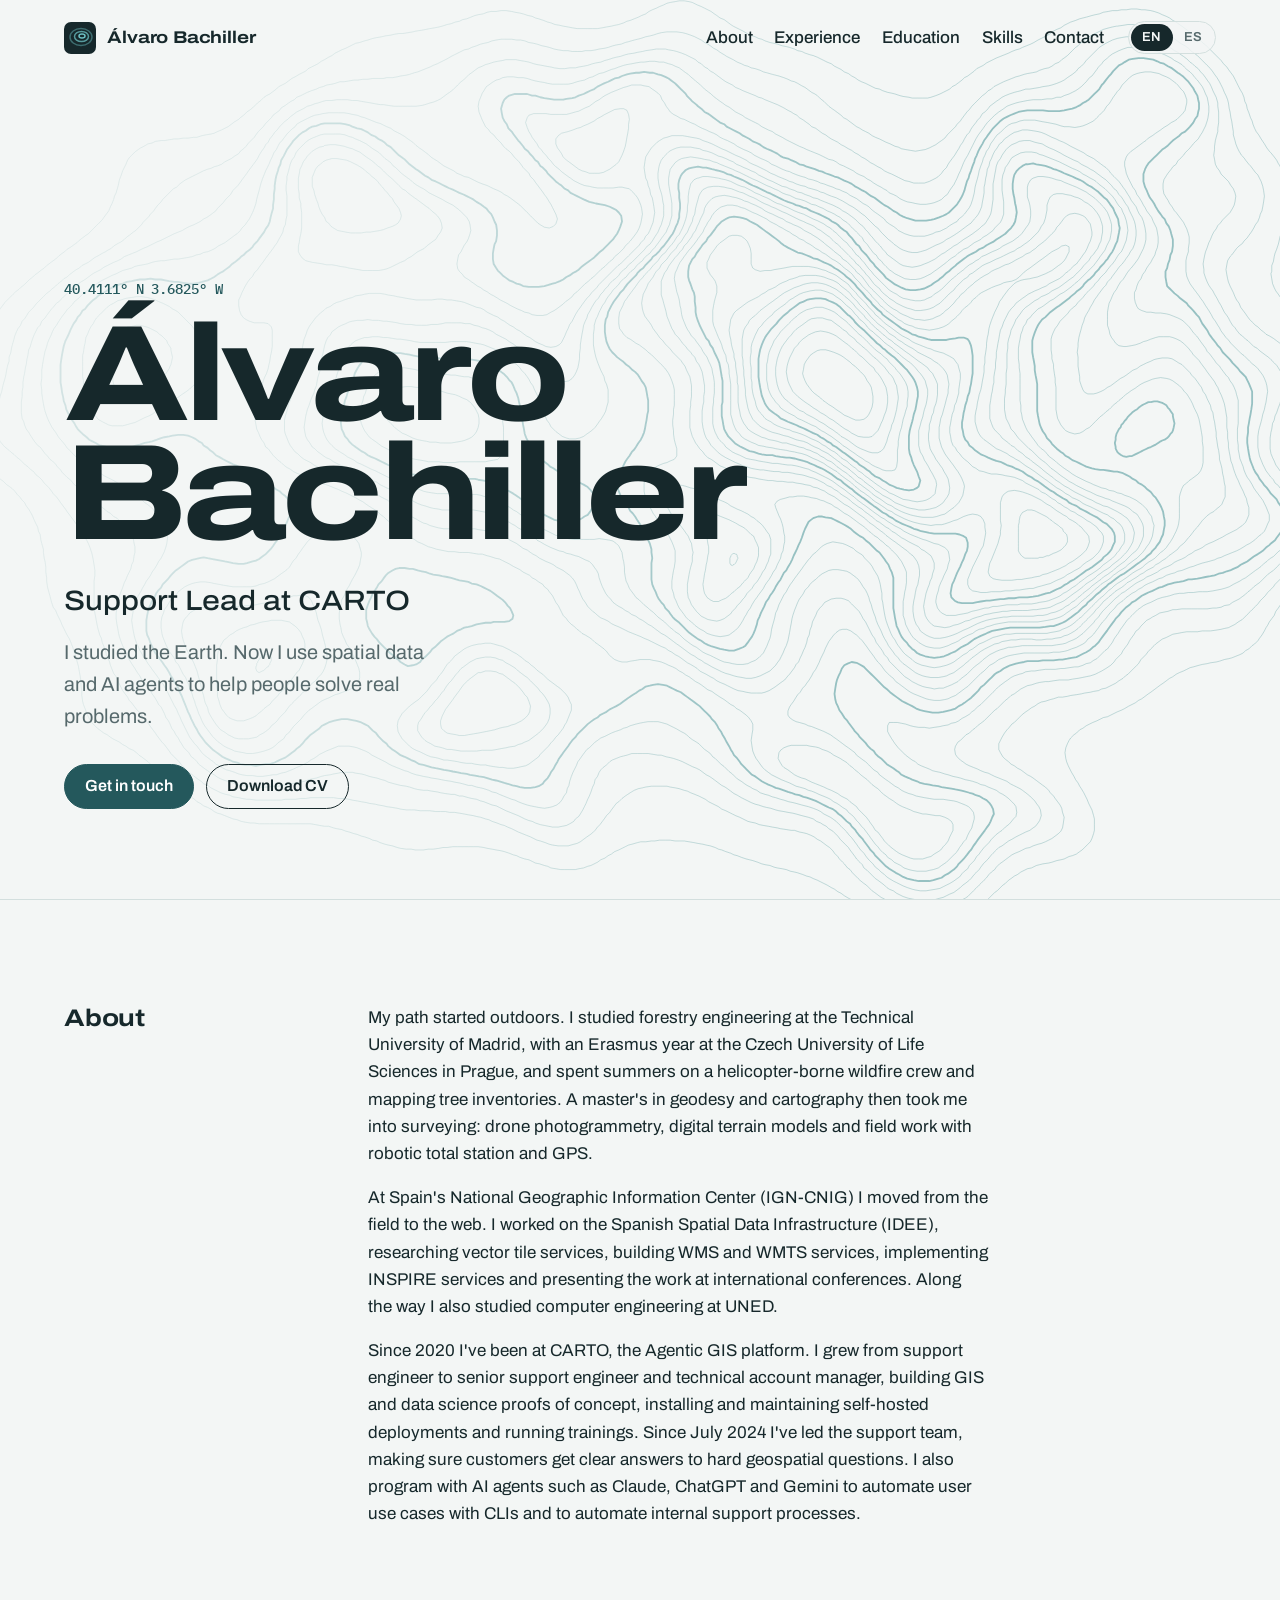
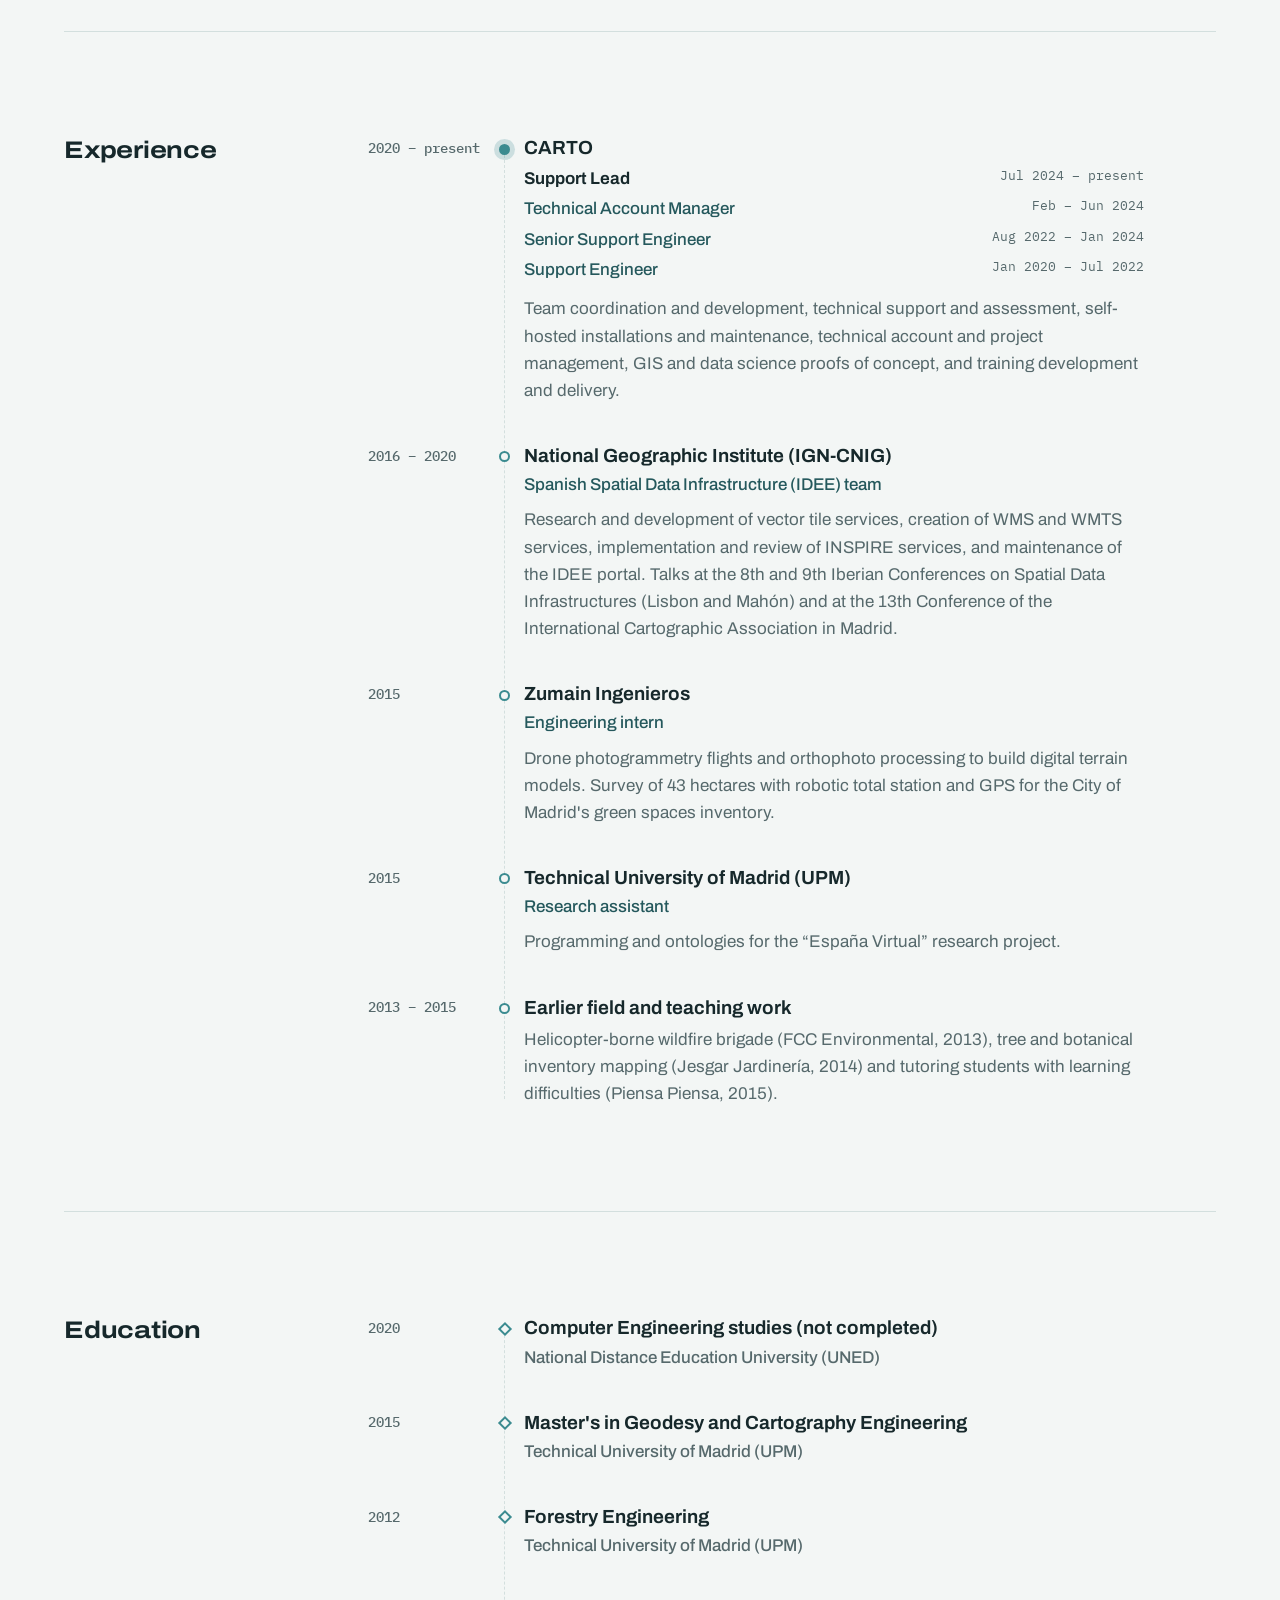
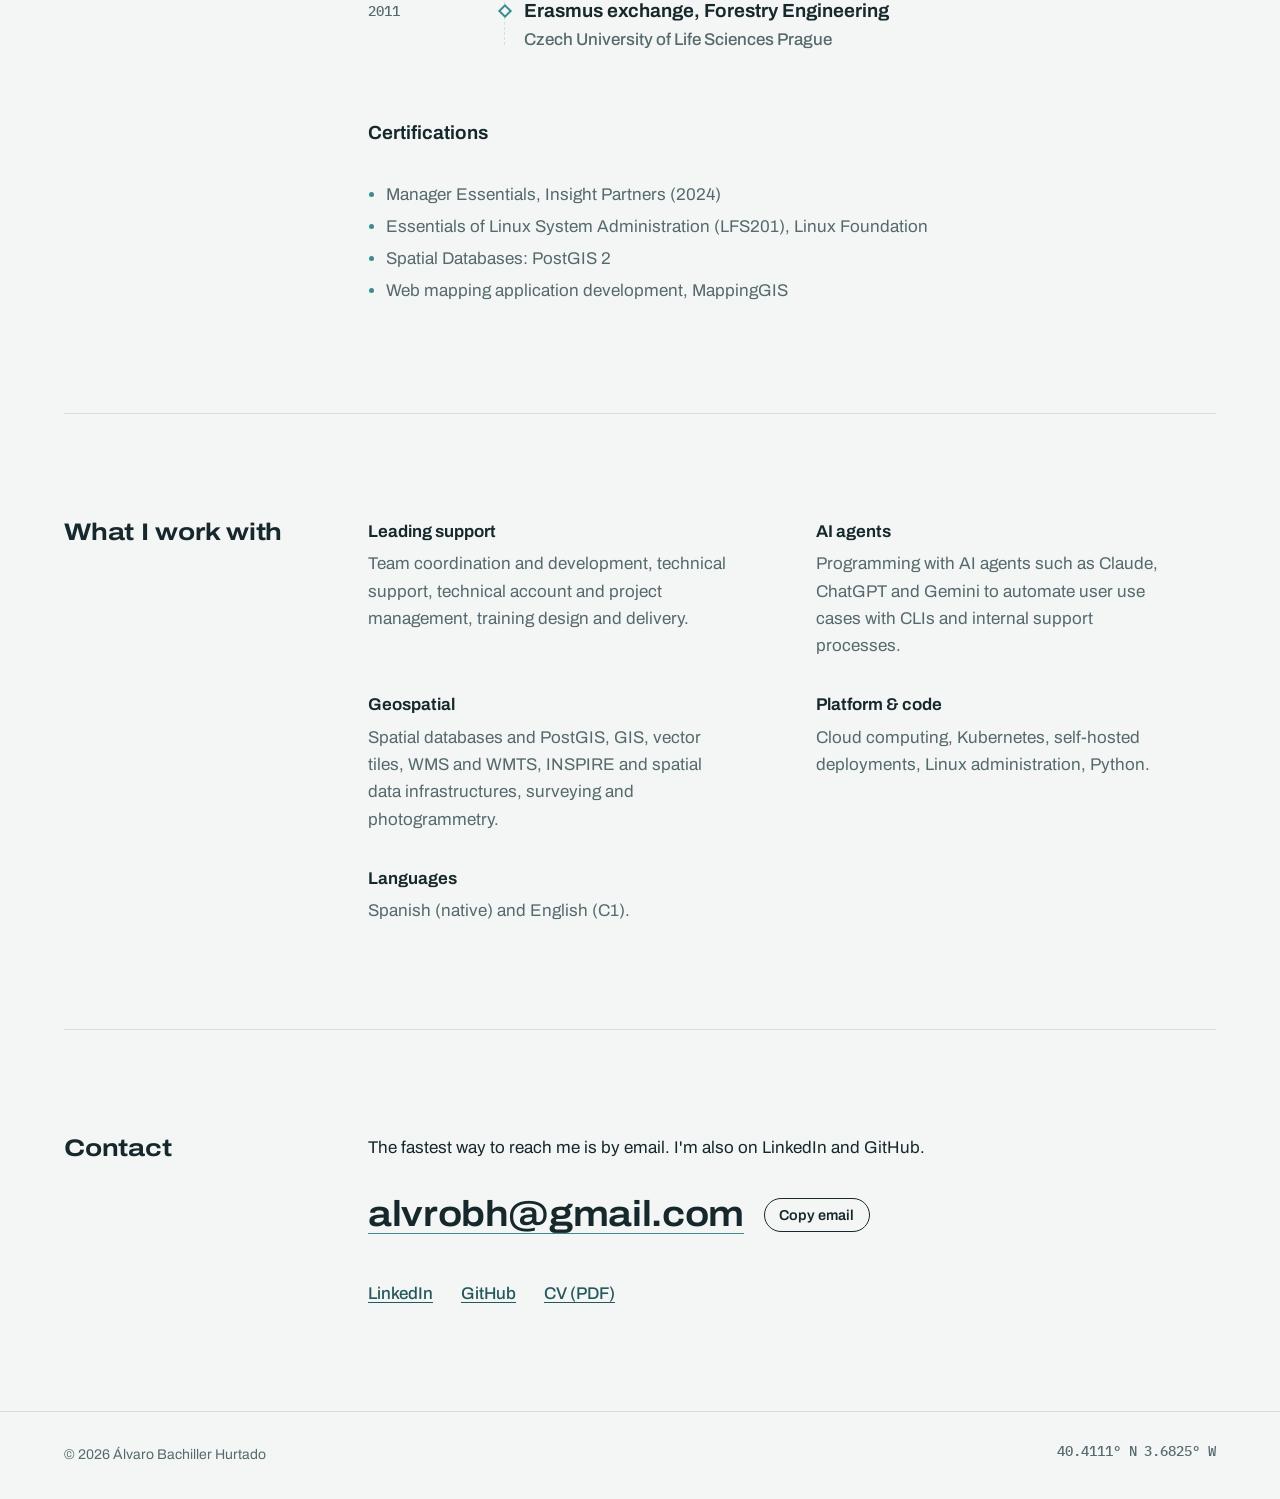
==== commit f37b6344: "Fixed navigation bar with contour logo and three-line menu on small screens" ====
--- a/index.html
+++ b/index.html
@@ -21,7 +21,29 @@
 <body>
   <a class="skip" href="#main" data-i18n="skip">Skip to content</a>
 
-  <header class="hero">
+  <nav class="bar" aria-label="Main">
+    <a class="mark" href="#top" aria-label="Álvaro Bachiller, home">
+      <svg class="mark-icon" viewBox="0 0 64 64" aria-hidden="true" focusable="false"><rect width="64" height="64" rx="14" fill="#16282B"/><g fill="none" stroke="#6CC0C3" stroke-width="3"><ellipse cx="34" cy="30" rx="22" ry="17" opacity=".45"/><ellipse cx="35" cy="29" rx="14" ry="10" opacity=".75"/><ellipse cx="36" cy="28" rx="6" ry="4"/></g></svg>
+      <span class="mark-name" aria-hidden="true">Álvaro Bachiller</span>
+    </a>
+    <ul class="links" id="nav-links">
+      <li><a href="#about" data-i18n="nav.about">About</a></li>
+      <li><a href="#path" data-i18n="nav.path">Experience</a></li>
+      <li><a href="#education" data-i18n="nav.edu">Education</a></li>
+      <li><a href="#skills" data-i18n="nav.skills">Skills</a></li>
+      <li><a href="#contact" data-i18n="nav.contact">Contact</a></li>
+    </ul>
+    <div class="lang" role="group" aria-label="Language">
+      <button type="button" data-set-lang="en" aria-pressed="true">EN</button>
+      <button type="button" data-set-lang="es" aria-pressed="false">ES</button>
+    </div>
+    <button class="menu-toggle" type="button" aria-expanded="false" aria-controls="nav-links">
+      <span class="menu-icon" aria-hidden="true"><span></span><span></span><span></span></span>
+      <span class="visually-hidden" data-i18n="nav.menu">Menu</span>
+    </button>
+  </nav>
+
+  <header class="hero" id="top">
     <svg class="topo" viewBox="0 0 1600 1100" preserveAspectRatio="xMidYMid slice" aria-hidden="true" focusable="false">
 <path class="c" d="M850 1 L854 1 L860 2 L864 3 L870 6 L875 8 L879 10 L883 12 L887 14 L891 17 L894 19 L898 22 L903 24 L907 27 L911 30 L914 32 L918 34 L922 36 L926 38 L931 41 L935 43 L941 45 L945 47 L949 48 L953 50 L959 52 L964 53 L968 54 L974 56 L979 57 L983 58 L989 60 L993 62 L998 63 L1002 65 L1008 67 L1012 68 L1017 70 L1021 72 L1025 74 L1029 76 L1034 78 L1038 81 L1042 83 L1046 85 L1050 88 L1055 90 L1059 93 L1063 95 L1067 98 L1071 100 L1076 102 L1080 104 L1084 106 L1088 108 L1093 109 L1097 111 L1103 113 L1108 114 L1112 115 L1118 117 L1122 118 L1129 119 L1133 120 L1139 120 L1146 120 L1152 120 L1156 119 L1162 117 L1167 115 L1171 113 L1175 111 L1179 109 L1182 106 L1186 104 L1190 101 L1194 98 L1197 95 L1201 93 L1205 90 L1209 87 L1212 84 L1216 82 L1220 80 L1224 77 L1228 75 L1232 73 L1236 71 L1241 69 L1246 67 L1251 65 L1255 63 L1260 61 L1264 60 L1268 58 L1273 56 L1278 54 L1282 52 L1287 49 L1291 47 L1295 45 L1299 43 L1302 41 L1306 38 L1310 36 L1315 34 L1319 31 L1323 29 L1327 27 L1333 25 L1338 23 L1342 22 L1346 21 L1353 19 L1357 18 L1362 17 L1367 15 L1373 14 L1378 13 L1384 13 L1389 12 L1395 12 L1401 11 L1408 11 L1414 12 L1418 12 L1425 13 L1429 14 L1435 16 L1439 18 L1444 20 L1448 22 L1452 25 L1456 27 L1460 30 L1463 32 L1467 35 L1471 38 L1475 41 L1477 43 L1482 46 L1485 49 L1488 52 L1492 55 L1495 58 L1498 61 L1502 65 L1505 68 L1508 71 L1511 74 L1514 78 L1518 82 L1520 85 L1523 89 L1526 93 L1528 97 L1530 101 L1532 105 L1534 109 L1537 114 L1539 119 L1540 124 L1542 128 L1543 133 L1545 138 L1547 144 L1549 148 L1550 152 L1552 157 L1554 161 L1557 165 L1560 170 L1562 173 L1564 176 L1567 181 L1570 185 L1572 187 L1576 192 L1579 196 L1581 200 L1583 203 L1585 208 L1587 213 L1589 218 L1590 222 L1591 229 L1592 233 L1592 240 L1592 247 L1591 251 L1590 258 L1589 263 L1588 268 L1587 273 L1586 279 L1585 284 L1583 290 L1582 295 L1581 299 L1579 305 L1577 310 L1576 314 L1575 320 L1573 325 L1573 332 L1572 335 L1573 341 L1574 347 L1576 352 L1578 356 L1581 360 L1583 363 L1587 367 L1589 370 L1594 373 L1597 376 L1600 378 L1604 382 L1608 385 L1611 387 L1615 391 L1617 393 L1621 398 L1623 401 L1625 404 L1628 409 L1630 413 L1632 417 L1634 422 L1636 428 L1637 433 L1638 439 L1638 444 L1639 450 L1638 457 L1638 462 L1637 468 L1636 474 L1635 479 L1633 483 L1632 488 L1630 494 L1628 499 L1626 503 L1625 507 L1623 512 L1622 518 L1620 523 L1619 529 L1619 536 L1620 542 L1621 548 L1623 553 L1625 558 L1627 562 L1630 565 L1632 569 L1635 573 L1638 576 L1641 580 L1644 584 L1646 587 L1649 591 L1653 595 L1655 598 L1657 602 L1659 606 L1661 611 L1663 617 L1664 621 L1665 628 L1665 634 L1664 641 L1663 645 L1661 651 L1659 655 L1657 659 L1655 663 L1652 667 L1649 671 L1646 674 L1642 678 L1640 680 L1636 685 L1633 687 L1630 691 L1626 694 L1623 697 L1619 700 L1617 702 L1613 706 L1610 709 L1606 713 L1604 715 L1600 719 L1598 722 L1594 726 L1591 729 L1589 733 L1586 737 L1583 741 L1581 744 L1578 748 L1576 753 L1573 757 L1570 761 L1568 765 L1566 768 L1564 772 L1561 777 L1558 781 L1556 784 L1552 788 L1549 790 L1545 794 L1541 796 L1538 799 L1534 801 L1529 803 L1524 805 L1520 806 L1515 807 L1509 809 L1505 810 L1498 811 L1494 812 L1488 813 L1484 814 L1477 816 L1473 817 L1469 819 L1465 821 L1460 823 L1456 825 L1452 828 L1448 830 L1444 833 L1440 836 L1437 838 L1433 841 L1429 844 L1425 847 L1422 849 L1418 852 L1414 855 L1410 857 L1406 860 L1402 862 L1398 864 L1393 867 L1389 869 L1384 871 L1380 873 L1376 875 L1372 877 L1367 878 L1363 880 L1359 882 L1354 884 L1350 886 L1346 888 L1342 891 L1338 893 L1334 897 L1331 899 L1327 903 L1325 906 L1323 910 L1321 915 L1320 921 L1321 928 L1322 932 L1324 937 L1326 941 L1328 945 L1331 950 L1333 954 L1336 958 L1338 962 L1340 965 L1343 970 L1345 974 L1347 978 L1349 983 L1351 987 L1353 991 L1355 998 L1356 1002 L1356 1009 L1356 1016 L1355 1020 L1353 1026 L1351 1030 L1348 1033 L1344 1037 L1341 1040 L1338 1042 L1334 1045 L1329 1047 L1325 1048 L1319 1051 L1315 1052 L1310 1053 L1304 1055 L1300 1056 L1293 1057 L1289 1058 L1285 1059 L1279 1062 L1274 1063 L1270 1065 L1266 1067 L1262 1070 L1258 1072 L1254 1075 L1251 1077 L1247 1081 L1244 1083 L1241 1086 L1237 1090 L1234 1092 L1230 1096 L1227 1099 L1224 1102 L1220 1105 L1217 1108 L1213 1111 L1209 1114 L1205 1116 L1202 1119 L1198 1121 L1194 1123 L1190 1125 L1185 1127 L1180 1129 L1175 1131 L1171 1133 L1167 1134 L1160 1136 L1156 1137 L1150 1138 L1143 1138 L1137 1138 L1131 1137 L1124 1136 L1120 1135 L1116 1134 L1111 1132 L1106 1129 L1101 1127 L1097 1125 L1093 1123 L1089 1121 L1086 1119 L1082 1116 L1078 1114 L1074 1111 L1069 1108 L1065 1105 L1062 1103 L1059 1101 L1055 1099 L1050 1096 L1046 1093 L1042 1091 L1038 1088 L1034 1086 L1029 1083 L1025 1081 L1021 1079 L1017 1077 L1012 1075 L1008 1073 L1004 1072 L999 1070 L993 1068 L989 1067 L984 1066 L979 1064 L974 1063 L968 1062 L964 1061 L959 1059 L953 1058 L949 1057 L944 1055 L938 1053 L934 1052 L930 1051 L924 1049 L919 1047 L915 1046 L911 1044 L905 1042 L900 1040 L896 1039 L892 1037 L886 1035 L881 1034 L877 1033 L871 1032 L866 1031 L860 1030 L854 1029 L848 1029 L843 1029 L837 1028 L831 1028 L824 1028 L818 1029 L814 1029 L807 1030 L801 1030 L797 1031 L790 1033 L786 1034 L782 1036 L778 1038 L774 1040 L769 1042 L765 1045 L761 1047 L757 1050 L752 1052 L748 1055 L744 1057 L740 1059 L736 1060 L731 1062 L725 1063 L721 1064 L714 1064 L708 1064 L703 1064 L697 1063 L691 1062 L687 1060 L683 1059 L677 1057 L672 1056 L668 1054 L664 1052 L659 1051 L653 1049 L649 1047 L645 1046 L640 1044 L634 1042 L630 1041 L624 1040 L619 1039 L613 1038 L609 1037 L602 1036 L596 1036 L590 1036 L583 1036 L577 1036 L571 1036 L564 1037 L559 1037 L554 1038 L547 1039 L541 1039 L535 1040 L531 1040 L525 1040 L520 1039 L514 1039 L507 1038 L503 1037 L497 1035 L492 1034 L488 1033 L482 1031 L478 1029 L473 1028 L469 1026 L463 1024 L459 1023 L454 1021 L450 1020 L444 1018 L440 1017 L435 1015 L429 1014 L425 1013 L419 1011 L414 1011 L408 1010 L403 1009 L397 1008 L391 1008 L385 1008 L378 1008 L372 1008 L366 1008 L359 1008 L353 1008 L347 1008 L340 1008 L334 1008 L328 1007 L323 1007 L317 1006 L312 1005 L307 1003 L302 1002 L297 1000 L292 998 L287 996 L283 995 L279 993 L275 990 L271 988 L266 986 L262 983 L258 981 L255 978 L252 976 L247 973 L243 970 L240 967 L237 965 L233 962 L229 959 L226 956 L222 953 L219 950 L216 947 L211 943 L209 941 L205 938 L201 935 L198 932 L194 929 L190 926 L187 924 L184 921 L180 918 L175 916 L171 913 L167 911 L163 908 L159 906 L155 904 L152 902 L148 899 L144 897 L140 894 L136 891 L133 888 L129 884 L127 881 L125 877 L123 873 L121 867 L119 862 L118 858 L117 851 L117 845 L116 839 L116 834 L115 827 L114 822 L113 816 L112 812 L110 805 L109 801 L107 796 L106 792 L104 787 L102 782 L99 777 L97 773 L95 769 L93 765 L91 760 L89 756 L87 752 L85 747 L82 743 L80 737 L79 733 L78 729 L76 722 L75 718 L74 711 L74 707 L73 700 L73 694 L72 687 L71 683 L70 676 L70 672 L68 665 L67 661 L66 654 L64 650 L63 645 L61 641 L59 637 L57 632 L55 628 L52 623 L49 619 L47 615 L44 612 L41 608 L38 605 L35 601 L32 598 L28 595 L25 593 L21 589 L17 586 L14 584 L10 582 L6 579 L2 576 L-2 574 L-6 571 L-9 569 L-13 566 L-17 563 L-20 560 L-23 556 L-25 553 L-28 549 L-30 545 L-31 538 L-32 531 L-31 525 L-30 519 L-28 514 L-26 509 L-25 505 L-23 501 L-21 496 L-19 492 L-17 487 L-15 482 L-13 477 L-11 472 L-10 468 L-8 463 L-6 457 L-5 453 L-4 448 L-3 442 L-2 436 L-1 431 L-0 424 L0 420 L2 413 L2 409 L4 402 L6 398 L8 393 L10 389 L12 385 L15 381 L17 378 L20 374 L23 370 L26 367 L30 363 L33 360 L36 357 L40 354 L42 352 L47 348 L50 345 L53 342 L57 339 L60 336 L63 334 L68 330 L71 328 L74 325 L78 322 L82 319 L85 317 L89 313 L93 310 L96 308 L99 305 L104 302 L108 299 L111 297 L114 294 L118 291 L122 288 L125 286 L129 282 L132 279 L135 276 L138 273 L142 269 L144 266 L147 262 L150 258 L152 253 L154 249 L156 244 L157 240 L159 236 L161 229 L162 225 L163 220 L165 215 L167 209 L169 205 L171 201 L173 196 L175 193 L178 190 L182 186 L186 183 L189 181 L193 179 L198 176 L203 175 L207 173 L214 172 L218 172 L224 171 L230 170 L235 170 L241 169 L247 169 L254 168 L258 168 L264 166 L269 165 L275 164 L279 163 L283 161 L288 159 L292 157 L296 155 L300 152 L304 149 L309 146 L311 144 L315 141 L319 137 L322 135 L326 132 L330 128 L332 126 L336 123 L340 119 L343 117 L347 115 L351 112 L355 109 L358 106 L362 104 L366 102 L370 99 L374 96 L378 94 L383 91 L387 89 L391 87 L394 84 L398 82 L402 80 L406 78 L410 75 L414 73 L419 70 L423 68 L427 65 L431 63 L435 61 L440 59 L444 57 L448 55 L452 53 L457 52 L463 50 L467 49 L473 47 L478 46 L484 45 L488 44 L495 43 L499 42 L505 41 L510 41 L516 40 L522 39 L526 38 L533 37 L538 36 L543 35 L549 34 L554 33 L558 32 L564 30 L569 29 L574 27 L579 26 L583 24 L588 23 L593 21 L598 19 L602 18 L608 17 L613 15 L618 14 L624 14 L630 13 L636 13 L643 14 L647 15 L653 16 L657 17 L663 19 L668 20 L672 22 L676 23 L682 25 L687 27 L691 28 L696 30 L702 31 L706 32 L712 33 L717 34 L723 35 L729 35 L736 35 L742 35 L748 35 L754 34 L759 33 L765 32 L769 31 L774 30 L780 28 L784 26 L788 25 L793 23 L798 21 L802 19 L807 17 L811 14 L815 12 L820 10 L824 8 L829 6 L833 4 L837 3 L843 2 L848 1Z" pathLength="1"/>
 <path class="c" d="M1384 32 L1391 31 L1397 30 L1403 30 L1410 31 L1416 32 L1420 33 L1425 34 L1431 36 L1435 38 L1439 40 L1444 42 L1448 44 L1452 46 L1456 49 L1460 52 L1463 54 L1467 56 L1471 59 L1475 63 L1478 65 L1482 68 L1485 71 L1488 74 L1492 78 L1494 80 L1498 84 L1501 88 L1503 91 L1506 95 L1509 100 L1511 104 L1513 108 L1515 113 L1517 117 L1519 122 L1520 126 L1521 133 L1522 137 L1523 144 L1524 148 L1525 155 L1526 161 L1526 165 L1528 172 L1529 176 L1531 181 L1533 185 L1536 190 L1539 193 L1541 196 L1545 201 L1547 203 L1550 207 L1553 211 L1556 214 L1558 218 L1560 222 L1562 228 L1563 233 L1564 240 L1563 247 L1562 253 L1561 258 L1559 262 L1558 266 L1556 271 L1553 275 L1551 279 L1548 284 L1545 288 L1543 291 L1539 295 L1537 298 L1533 301 L1530 304 L1527 308 L1524 312 L1522 314 L1519 319 L1518 324 L1517 330 L1518 336 L1519 341 L1520 345 L1522 350 L1524 354 L1526 358 L1528 363 L1530 367 L1533 371 L1535 376 L1538 380 L1541 384 L1543 387 L1546 391 L1549 394 L1553 398 L1556 400 L1560 404 L1563 406 L1566 409 L1570 411 L1575 414 L1579 417 L1583 420 L1586 422 L1589 424 L1594 428 L1596 431 L1600 435 L1602 438 L1604 442 L1606 446 L1608 453 L1609 457 L1609 463 L1609 470 L1608 474 L1606 481 L1605 485 L1603 490 L1602 494 L1600 499 L1598 505 L1596 509 L1594 514 L1593 518 L1591 524 L1590 529 L1589 536 L1589 540 L1590 545 L1591 551 L1592 555 L1594 560 L1596 564 L1599 569 L1602 573 L1604 576 L1607 580 L1611 583 L1614 586 L1617 590 L1620 593 L1623 596 L1626 599 L1629 604 L1632 607 L1634 611 L1636 615 L1638 620 L1640 626 L1640 630 L1640 637 L1640 641 L1638 647 L1636 652 L1634 656 L1632 659 L1629 663 L1626 667 L1623 670 L1620 674 L1617 677 L1614 680 L1611 683 L1607 687 L1604 689 L1600 693 L1597 696 L1594 699 L1590 702 L1587 705 L1583 709 L1581 711 L1577 715 L1575 718 L1571 722 L1568 725 L1565 729 L1562 732 L1559 735 L1556 739 L1553 742 L1549 746 L1547 748 L1543 752 L1540 755 L1537 758 L1532 761 L1528 764 L1524 766 L1520 768 L1515 769 L1511 770 L1505 771 L1498 772 L1492 772 L1488 772 L1482 773 L1475 773 L1469 773 L1463 774 L1458 775 L1452 776 L1448 778 L1444 780 L1439 782 L1435 785 L1431 788 L1429 790 L1425 794 L1422 797 L1419 801 L1416 804 L1413 807 L1410 812 L1408 814 L1404 818 L1401 821 L1397 825 L1394 827 L1391 830 L1386 833 L1382 836 L1378 838 L1374 840 L1370 842 L1365 843 L1361 845 L1355 846 L1351 847 L1344 848 L1340 849 L1334 850 L1327 851 L1323 852 L1317 853 L1312 853 L1306 855 L1302 856 L1296 858 L1291 859 L1287 861 L1283 864 L1279 866 L1275 869 L1272 871 L1268 874 L1264 878 L1262 880 L1258 884 L1255 886 L1251 891 L1249 893 L1246 897 L1243 902 L1241 906 L1239 910 L1239 917 L1241 921 L1244 926 L1247 929 L1251 932 L1254 935 L1258 937 L1262 940 L1266 942 L1270 945 L1274 948 L1278 950 L1281 952 L1285 955 L1289 958 L1293 961 L1296 963 L1300 967 L1302 970 L1306 974 L1308 977 L1311 981 L1314 985 L1316 989 L1317 994 L1319 1000 L1318 1007 L1317 1013 L1315 1017 L1312 1020 L1308 1023 L1304 1026 L1300 1028 L1296 1030 L1291 1032 L1287 1033 L1281 1035 L1277 1037 L1272 1038 L1268 1040 L1264 1042 L1259 1044 L1255 1046 L1251 1049 L1247 1052 L1243 1055 L1240 1057 L1236 1061 L1234 1064 L1230 1067 L1227 1070 L1224 1074 L1221 1077 L1217 1081 L1215 1083 L1211 1087 L1208 1090 L1205 1093 L1201 1097 L1198 1099 L1194 1101 L1190 1104 L1186 1106 L1181 1108 L1177 1110 L1173 1112 L1167 1114 L1162 1115 L1156 1116 L1150 1116 L1148 1116 L1141 1116 L1135 1115 L1130 1114 L1124 1113 L1120 1111 L1116 1109 L1112 1107 L1108 1105 L1103 1103 L1099 1100 L1095 1098 L1091 1095 L1087 1092 L1084 1090 L1080 1086 L1077 1083 L1074 1081 L1069 1077 L1067 1075 L1063 1071 L1060 1068 L1057 1064 L1054 1062 L1050 1057 L1048 1055 L1044 1051 L1042 1048 L1038 1044 L1036 1041 L1032 1037 L1029 1035 L1025 1032 L1021 1029 L1017 1027 L1013 1024 L1009 1022 L1004 1020 L1000 1019 L995 1018 L989 1016 L985 1016 L979 1015 L972 1014 L968 1013 L962 1012 L957 1011 L951 1010 L946 1009 L941 1007 L936 1006 L932 1005 L926 1002 L922 1000 L917 998 L913 996 L909 994 L905 992 L900 990 L896 987 L892 985 L888 983 L884 981 L880 978 L876 976 L872 974 L867 972 L862 970 L858 968 L854 967 L848 965 L843 964 L837 963 L833 962 L826 962 L820 962 L814 962 L807 963 L803 964 L798 965 L793 967 L788 970 L785 972 L782 974 L778 977 L774 981 L771 983 L768 987 L765 991 L763 994 L759 998 L757 1001 L754 1005 L751 1009 L748 1012 L745 1016 L742 1019 L738 1022 L735 1024 L731 1027 L727 1030 L723 1032 L719 1033 L712 1035 L706 1035 L700 1035 L693 1034 L689 1033 L684 1031 L678 1029 L674 1028 L670 1026 L666 1024 L661 1022 L656 1020 L651 1018 L647 1016 L643 1014 L638 1012 L634 1010 L630 1009 L625 1007 L619 1005 L615 1003 L611 1002 L605 1000 L600 999 L596 998 L590 997 L585 996 L579 995 L573 994 L567 994 L562 993 L556 993 L550 993 L543 992 L537 992 L531 992 L524 991 L520 991 L514 991 L507 990 L503 989 L497 988 L490 987 L486 986 L480 985 L476 984 L469 983 L465 982 L459 981 L454 980 L448 979 L444 978 L438 977 L431 977 L425 976 L421 976 L414 976 L408 976 L404 976 L397 976 L391 977 L385 977 L378 978 L372 978 L366 978 L361 979 L355 979 L349 979 L342 979 L336 979 L330 979 L323 978 L319 978 L313 977 L309 976 L302 975 L298 973 L293 972 L287 970 L283 968 L279 966 L275 964 L271 961 L266 959 L263 956 L260 954 L256 951 L252 948 L249 945 L245 942 L242 939 L239 936 L236 932 L233 929 L230 926 L226 922 L224 919 L221 915 L218 911 L215 908 L212 904 L209 900 L207 897 L204 893 L201 889 L199 886 L195 882 L192 878 L190 875 L187 871 L184 868 L181 864 L178 860 L175 857 L173 853 L170 849 L167 845 L165 841 L163 837 L161 833 L159 828 L156 824 L154 819 L152 814 L151 810 L149 805 L147 801 L146 796 L144 791 L142 786 L141 781 L139 777 L137 770 L136 766 L135 761 L134 755 L133 750 L132 744 L132 737 L132 731 L132 724 L132 718 L132 711 L133 704 L133 698 L132 691 L131 685 L130 680 L129 676 L127 670 L125 665 L123 661 L121 658 L118 654 L116 650 L113 645 L110 641 L108 638 L105 634 L102 630 L99 626 L97 623 L94 619 L91 615 L89 612 L86 608 L82 604 L80 601 L77 597 L74 594 L71 591 L68 587 L65 584 L61 581 L58 577 L55 575 L51 571 L48 569 L44 565 L41 562 L38 560 L34 556 L30 553 L28 551 L23 547 L21 545 L17 540 L15 536 L13 532 L11 527 L10 523 L10 516 L11 510 L11 505 L13 500 L14 494 L16 490 L17 485 L19 479 L20 474 L21 470 L23 463 L24 459 L25 453 L26 448 L28 442 L28 437 L30 432 L31 426 L32 422 L34 415 L35 411 L37 406 L39 402 L42 398 L44 393 L47 390 L49 387 L52 382 L55 379 L58 376 L61 372 L64 369 L68 365 L70 363 L74 359 L78 356 L80 354 L85 350 L88 347 L91 345 L95 341 L99 339 L102 336 L106 333 L110 330 L114 328 L117 325 L121 323 L125 321 L129 318 L133 315 L137 313 L142 310 L146 308 L149 306 L153 304 L156 301 L161 298 L165 296 L169 293 L172 290 L175 288 L180 284 L183 282 L186 279 L190 275 L192 272 L196 268 L199 265 L201 262 L205 258 L207 255 L210 251 L214 247 L216 244 L220 240 L222 238 L226 234 L229 231 L233 229 L237 225 L241 222 L244 220 L248 218 L252 216 L256 214 L260 212 L266 209 L271 207 L275 206 L279 204 L283 203 L288 201 L292 198 L296 196 L300 194 L304 191 L309 188 L311 185 L315 182 L318 179 L321 175 L324 172 L328 168 L330 165 L333 161 L336 158 L339 155 L342 151 L345 148 L349 144 L351 141 L355 138 L359 135 L361 132 L366 129 L370 126 L373 124 L377 122 L380 119 L385 117 L389 115 L393 113 L398 111 L404 109 L408 107 L412 106 L417 104 L423 103 L427 102 L433 100 L438 100 L444 99 L450 98 L455 98 L461 97 L467 97 L473 96 L480 96 L486 96 L490 95 L497 95 L503 94 L507 93 L514 92 L518 91 L524 89 L528 88 L533 86 L538 84 L543 82 L547 80 L552 78 L556 76 L560 74 L564 72 L569 69 L573 67 L577 65 L581 63 L585 61 L590 60 L594 58 L600 56 L605 54 L609 53 L614 52 L619 50 L624 49 L630 48 L636 48 L643 48 L649 49 L654 49 L659 50 L664 52 L670 53 L674 54 L680 56 L685 57 L689 58 L695 60 L700 61 L706 62 L712 62 L717 63 L723 63 L729 63 L733 62 L740 62 L746 61 L750 60 L757 59 L761 58 L767 56 L771 55 L777 54 L782 52 L786 51 L793 49 L797 48 L801 47 L807 45 L812 44 L816 43 L822 41 L826 40 L833 39 L839 39 L845 39 L852 40 L856 41 L862 43 L867 45 L871 47 L875 49 L879 52 L883 54 L886 56 L890 59 L894 61 L898 64 L903 67 L906 69 L910 71 L914 73 L919 76 L924 78 L928 80 L932 81 L936 83 L941 84 L947 86 L951 88 L955 89 L962 91 L966 92 L970 93 L976 95 L981 97 L985 99 L989 100 L993 102 L998 105 L1002 107 L1006 110 L1010 113 L1014 115 L1017 117 L1021 121 L1025 124 L1027 126 L1031 130 L1035 133 L1038 135 L1042 138 L1046 141 L1049 144 L1053 146 L1057 149 L1061 152 L1065 155 L1069 157 L1072 159 L1076 161 L1080 163 L1084 166 L1088 168 L1093 170 L1097 172 L1101 174 L1106 176 L1112 179 L1116 180 L1120 182 L1125 183 L1131 184 L1137 185 L1143 184 L1149 183 L1154 181 L1158 179 L1162 177 L1166 174 L1169 172 L1173 169 L1176 165 L1179 162 L1182 159 L1186 155 L1188 152 L1192 148 L1194 145 L1197 141 L1200 137 L1203 134 L1206 130 L1209 127 L1212 124 L1215 121 L1219 117 L1222 115 L1226 111 L1230 109 L1233 106 L1237 104 L1241 102 L1245 100 L1250 98 L1255 96 L1260 94 L1264 93 L1270 91 L1274 90 L1280 89 L1285 88 L1289 86 L1295 84 L1300 83 L1304 81 L1308 78 L1313 76 L1316 73 L1319 71 L1323 68 L1326 65 L1329 62 L1333 58 L1336 56 L1340 52 L1344 49 L1347 47 L1351 44 L1355 42 L1359 40 L1363 38 L1367 36 L1374 34 L1378 33 L1383 32Z" pathLength="1"/>
@@ -71,20 +93,8 @@
 <path class="c" d="M1015 406 L1021 405 L1027 406 L1031 407 L1036 409 L1040 411 L1044 414 L1048 417 L1052 420 L1055 422 L1059 426 L1062 428 L1065 431 L1069 435 L1072 437 L1076 441 L1079 444 L1082 447 L1086 450 L1088 454 L1091 457 L1094 461 L1097 466 L1099 470 L1101 474 L1102 479 L1103 485 L1103 492 L1102 499 L1101 503 L1099 508 L1097 514 L1095 518 L1093 523 L1091 527 L1088 530 L1084 534 L1080 535 L1074 535 L1067 534 L1063 532 L1059 530 L1055 527 L1051 525 L1048 523 L1044 520 L1040 517 L1036 514 L1032 512 L1028 509 L1025 507 L1021 505 L1017 502 L1012 499 L1008 496 L1005 494 L1002 492 L998 489 L993 485 L991 483 L987 479 L985 475 L983 471 L981 466 L980 461 L979 455 L980 448 L981 444 L983 438 L985 434 L987 430 L989 426 L993 422 L995 419 L999 415 L1002 413 L1006 410 L1010 408Z" pathLength="1"/>
 <path class="c" d="M1021 428 L1027 428 L1031 429 L1037 431 L1042 433 L1046 435 L1049 437 L1053 440 L1057 443 L1060 446 L1063 448 L1067 452 L1070 455 L1074 459 L1076 462 L1078 466 L1081 470 L1083 474 L1084 479 L1085 485 L1085 492 L1084 498 L1082 503 L1080 507 L1078 510 L1074 513 L1069 514 L1064 514 L1059 512 L1055 510 L1050 508 L1046 505 L1043 503 L1040 501 L1036 498 L1031 495 L1027 492 L1024 490 L1021 487 L1017 484 L1013 481 L1010 478 L1007 474 L1004 470 L1002 466 L1000 461 L999 457 L1000 452 L1001 446 L1003 442 L1006 438 L1008 435 L1012 432 L1017 429Z" pathLength="1"/>
 </svg>
-    <nav class="bar" aria-label="Main">
-      <a class="mark" href="#top" aria-label="Álvaro Bachiller, home">AB</a>
-      <ul class="links">
-        <li><a href="#about" data-i18n="nav.about">About</a></li>
-        <li><a href="#path" data-i18n="nav.path">Experience</a></li>
-        <li><a href="#contact" data-i18n="nav.contact">Contact</a></li>
-      </ul>
-      <div class="lang" role="group" aria-label="Language">
-        <button type="button" data-set-lang="en" aria-pressed="true">EN</button>
-        <button type="button" data-set-lang="es" aria-pressed="false">ES</button>
-      </div>
-    </nav>
-
-    <div class="hero-text" id="top">
+
+    <div class="hero-text">
       <p class="coords" aria-label="Madrid">40.4111° N&ensp;3.6825° W</p>
       <h1>Álvaro<br>Bachiller</h1>
       <p class="role" data-i18n="role">Support Lead at CARTO</p>
--- a/css/styles.css
+++ b/css/styles.css
@@ -11,6 +11,7 @@
   --mono: "IBM Plex Mono", ui-monospace, "SFMono-Regular", Menlo, monospace;
   --measure: 62ch;
   --gutter: clamp(1.25rem, 5vw, 4rem);
+  --bar-h: 4.75rem;
   color-scheme: light dark;
 }
 @media (prefers-color-scheme: dark) {
@@ -27,7 +28,7 @@
 }
 
 *, *::before, *::after { box-sizing: border-box; }
-html { scroll-behavior: smooth; scroll-padding-top: 1rem; }
+html { scroll-behavior: smooth; scroll-padding-top: calc(var(--bar-h) + 1rem); }
 body {
   margin: 0;
   background: var(--paper);
@@ -39,7 +40,7 @@
 a:hover { text-decoration-thickness: 2px; }
 :focus-visible { outline: 2px solid var(--teal); outline-offset: 3px; border-radius: 2px; }
 
-.skip { position: absolute; left: -999px; top: .5rem; background: var(--ink); color: var(--paper); padding: .5rem .75rem; z-index: 10; }
+.skip { position: absolute; left: -999px; top: .5rem; background: var(--ink); color: var(--paper); padding: .5rem .75rem; z-index: 30; }
 .skip:focus { left: .5rem; }
 
 /* ---------- Hero ---------- */
@@ -47,7 +48,8 @@
   position: relative;
   min-height: 100svh;
   display: grid;
-  grid-template-rows: auto 1fr;
+  grid-template-rows: 1fr;
+  padding-top: var(--bar-h);
   overflow: hidden;
   isolation: isolate;
   border-bottom: 1px solid var(--rule);
@@ -84,17 +86,59 @@
 }
 @keyframes survey { to { stroke-dashoffset: 0; } }
 
+/* ---------- Navigation bar ---------- */
+/* Fixed so it stays available while reading; transparent over the hero so the
+   contours run underneath, and it takes the paper colour once the page scrolls. */
 .bar {
+  position: fixed; top: 0; left: 0; right: 0; z-index: 20;
+  height: var(--bar-h);
   display: flex; align-items: center; gap: 1.5rem;
-  padding: 1.25rem var(--gutter);
+  padding: 0 var(--gutter);
+  border-bottom: 1px solid transparent;
+  transition: background-color .2s, border-color .2s;
+}
+.bar.scrolled, .bar.open {
+  background: color-mix(in srgb, var(--paper) 88%, transparent);
+  -webkit-backdrop-filter: blur(10px);
+          backdrop-filter: blur(10px);
+  border-bottom-color: var(--rule);
 }
 .mark {
-  font-weight: 800; font-stretch: 125%; letter-spacing: .02em;
+  display: inline-flex; align-items: center; gap: .7rem;
   text-decoration: none; color: var(--ink);
 }
-.links { display: flex; gap: 1.5rem; list-style: none; margin: 0 0 0 auto; padding: 0; }
-.links a { color: var(--ink); text-decoration: none; font-weight: 500; }
+.mark-icon { width: 2rem; height: 2rem; flex: none; display: block; }
+/* the name joins the contour mark once the large heading has scrolled away */
+.mark-name {
+  font-weight: 700; font-stretch: 118%; letter-spacing: -.01em; white-space: nowrap;
+  opacity: 0; transform: translateX(-.4rem); pointer-events: none;
+  transition: opacity .25s, transform .25s;
+}
+.bar.show-name .mark-name { opacity: 1; transform: none; }
+.links { display: flex; gap: 1.35rem; list-style: none; margin: 0 0 0 auto; padding: 0; }
+.links a { color: var(--ink); text-decoration: none; font-weight: 500; padding: .35rem 0; border-bottom: 2px solid transparent; }
 .links a:hover { color: var(--teal-deep); }
+.links a[aria-current] { color: var(--teal-deep); border-bottom-color: var(--teal); }
+
+.menu-toggle {
+  display: none;
+  width: 2.75rem; height: 2.75rem; margin-right: -.6rem;
+  align-items: center; justify-content: center;
+  background: none; border: 0; border-radius: 999px; color: var(--ink); cursor: pointer;
+}
+.menu-icon { display: grid; gap: 5px; width: 1.375rem; }
+.menu-icon span {
+  display: block; height: 2px; border-radius: 2px; background: currentColor;
+  transition: transform .2s, opacity .2s;
+}
+.bar.open .menu-icon span:nth-child(1) { transform: translateY(7px) rotate(45deg); }
+.bar.open .menu-icon span:nth-child(2) { opacity: 0; }
+.bar.open .menu-icon span:nth-child(3) { transform: translateY(-7px) rotate(-45deg); }
+.visually-hidden {
+  position: absolute; width: 1px; height: 1px; overflow: hidden;
+  clip: rect(0 0 0 0); clip-path: inset(50%); white-space: nowrap;
+}
+
 .lang {
   display: flex; border: 1px solid var(--rule); border-radius: 999px; padding: 2px;
   background: color-mix(in srgb, var(--paper) 80%, transparent);
@@ -224,9 +268,29 @@
 .foot .coords { color: var(--muted); }
 
 /* ---------- Small screens ---------- */
+/* Three-line menu below 1000px, where the five links no longer fit beside the name */
+@media (max-width: 1000px) {
+  .lang { margin-left: auto; }
+  .menu-toggle { display: inline-flex; }
+  .links {
+    position: absolute; top: 100%; left: 0; right: 0;
+    flex-direction: column; gap: 0; margin: 0;
+    padding: .5rem var(--gutter) 1.5rem;
+    background: var(--paper);
+    border-bottom: 1px solid var(--rule);
+    box-shadow: 0 1.5rem 2rem -1.5rem color-mix(in srgb, var(--ink) 25%, transparent);
+    visibility: hidden; opacity: 0; transform: translateY(-.5rem);
+    transition: opacity .2s, transform .2s, visibility 0s .2s;
+  }
+  .bar.open .links { visibility: visible; opacity: 1; transform: none; transition: opacity .2s, transform .2s; }
+  .links li + li { border-top: 1px solid var(--rule); }
+  .links a {
+    display: block; padding: .9rem 0; border-bottom: 0;
+    font-size: 1.375rem; font-weight: 650; font-stretch: 118%; letter-spacing: -.01em;
+  }
+  .links a[aria-current] { color: var(--teal-deep); }
+}
 @media (max-width: 760px) {
-  .links { display: none; }
-  .lang { margin-left: auto; }
   .block { grid-template-columns: 1fr; gap: 1.5rem; }
   .block > :not(h2) { grid-column: 1; }
   .skills { grid-template-columns: 1fr; }
@@ -239,7 +303,14 @@
   .timeline > li::before { left: 0; }
   .timeline > li.edu::before { left: .5px; }
 }
-@media (prefers-reduced-motion: reduce) { html { scroll-behavior: auto; } }
+@media (max-width: 420px) {
+  .bar { gap: .75rem; }
+  .mark-name { font-size: .9375rem; }
+}
+@media (prefers-reduced-motion: reduce) {
+  html { scroll-behavior: auto; }
+  .bar, .mark-name, .links, .menu-icon span { transition: none !important; }
+}
 
 /* CARTO role progression inside the timeline */
 .roles { list-style: none; margin: .25rem 0 .75rem; padding: 0; display: grid; gap: .2rem; }
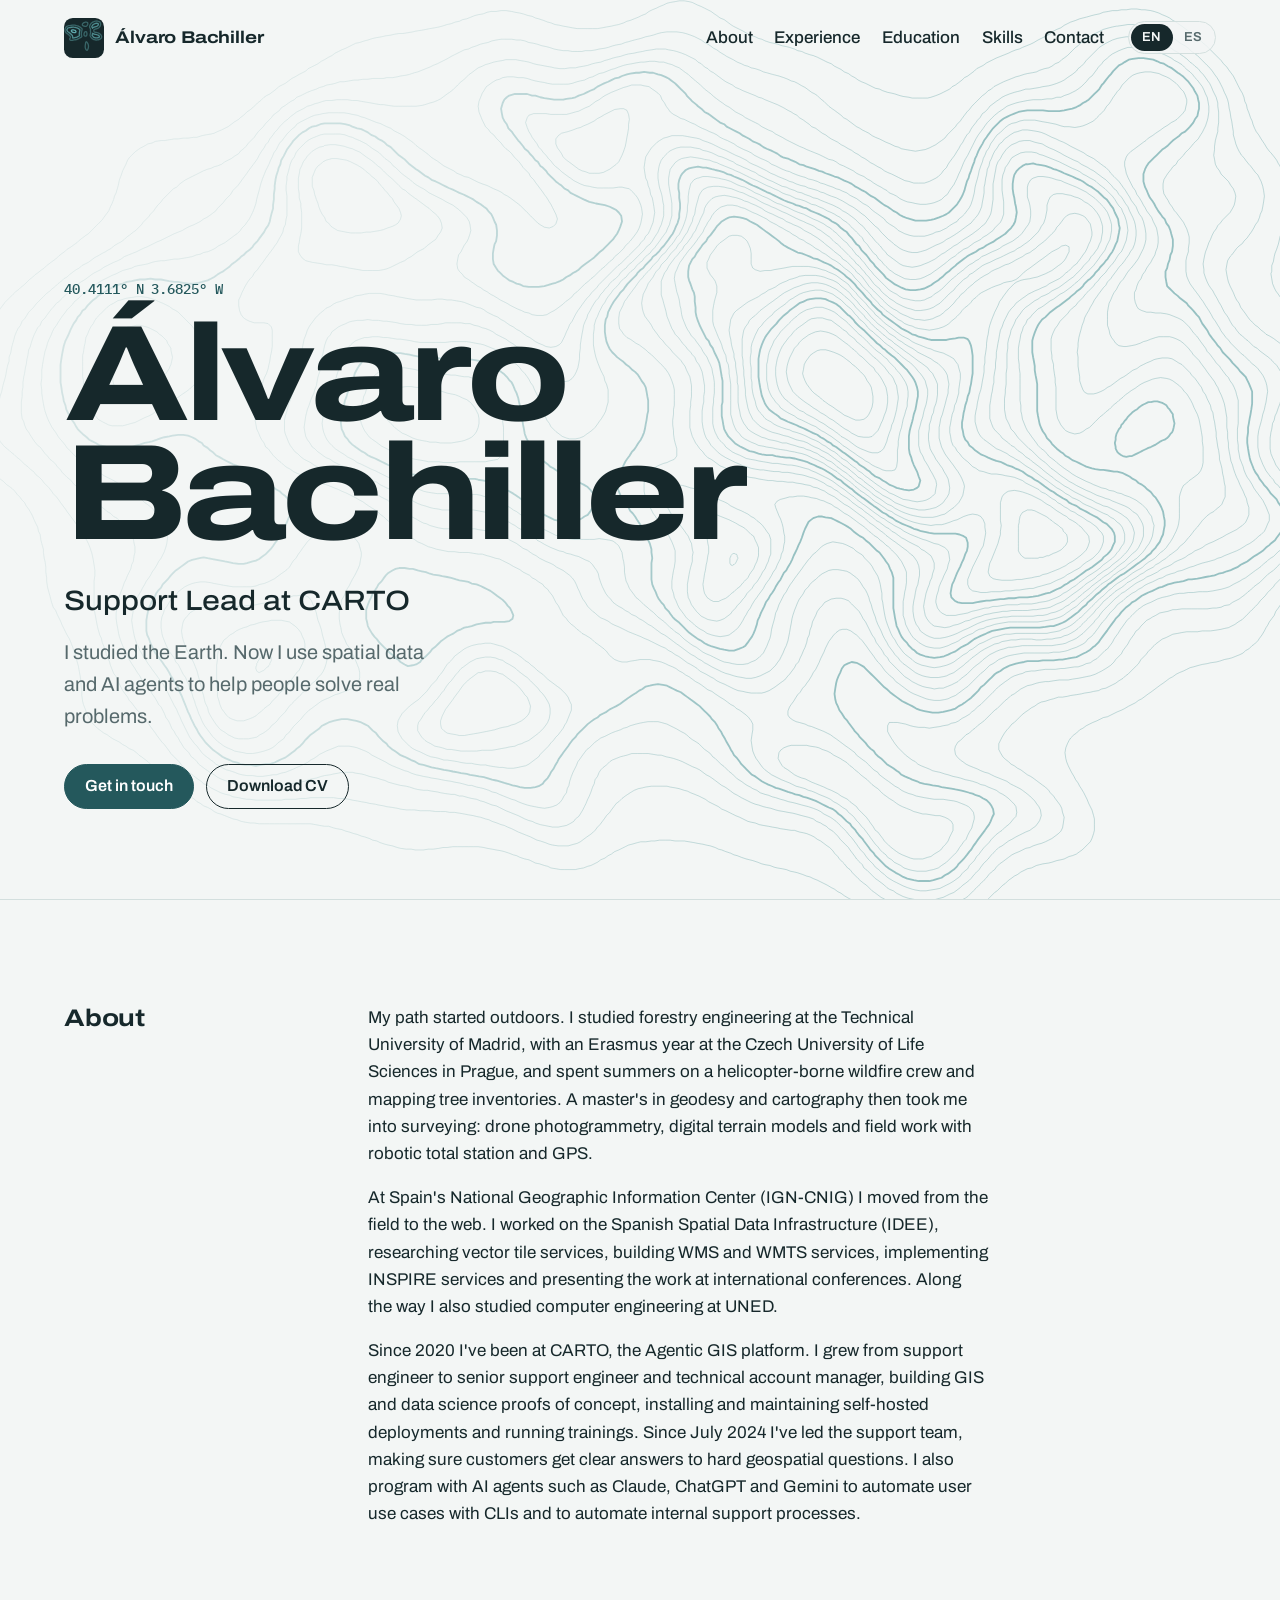
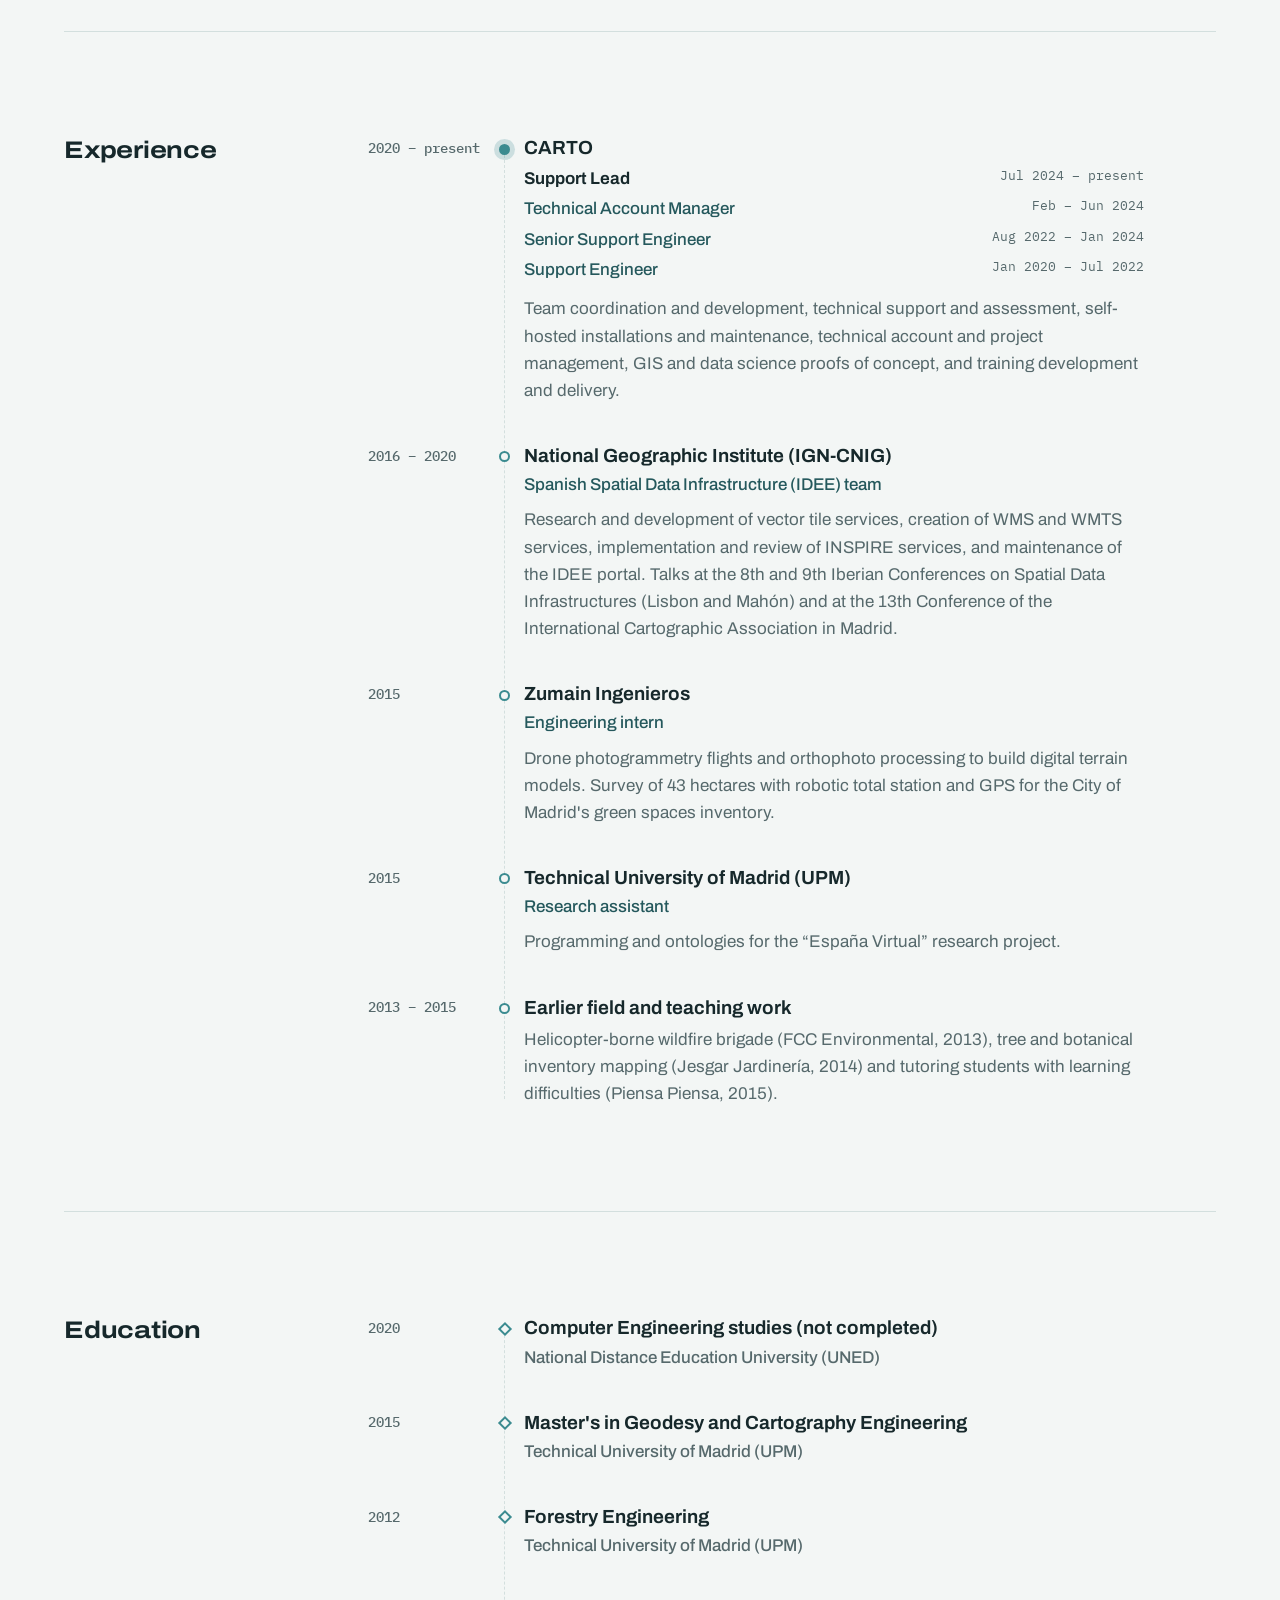
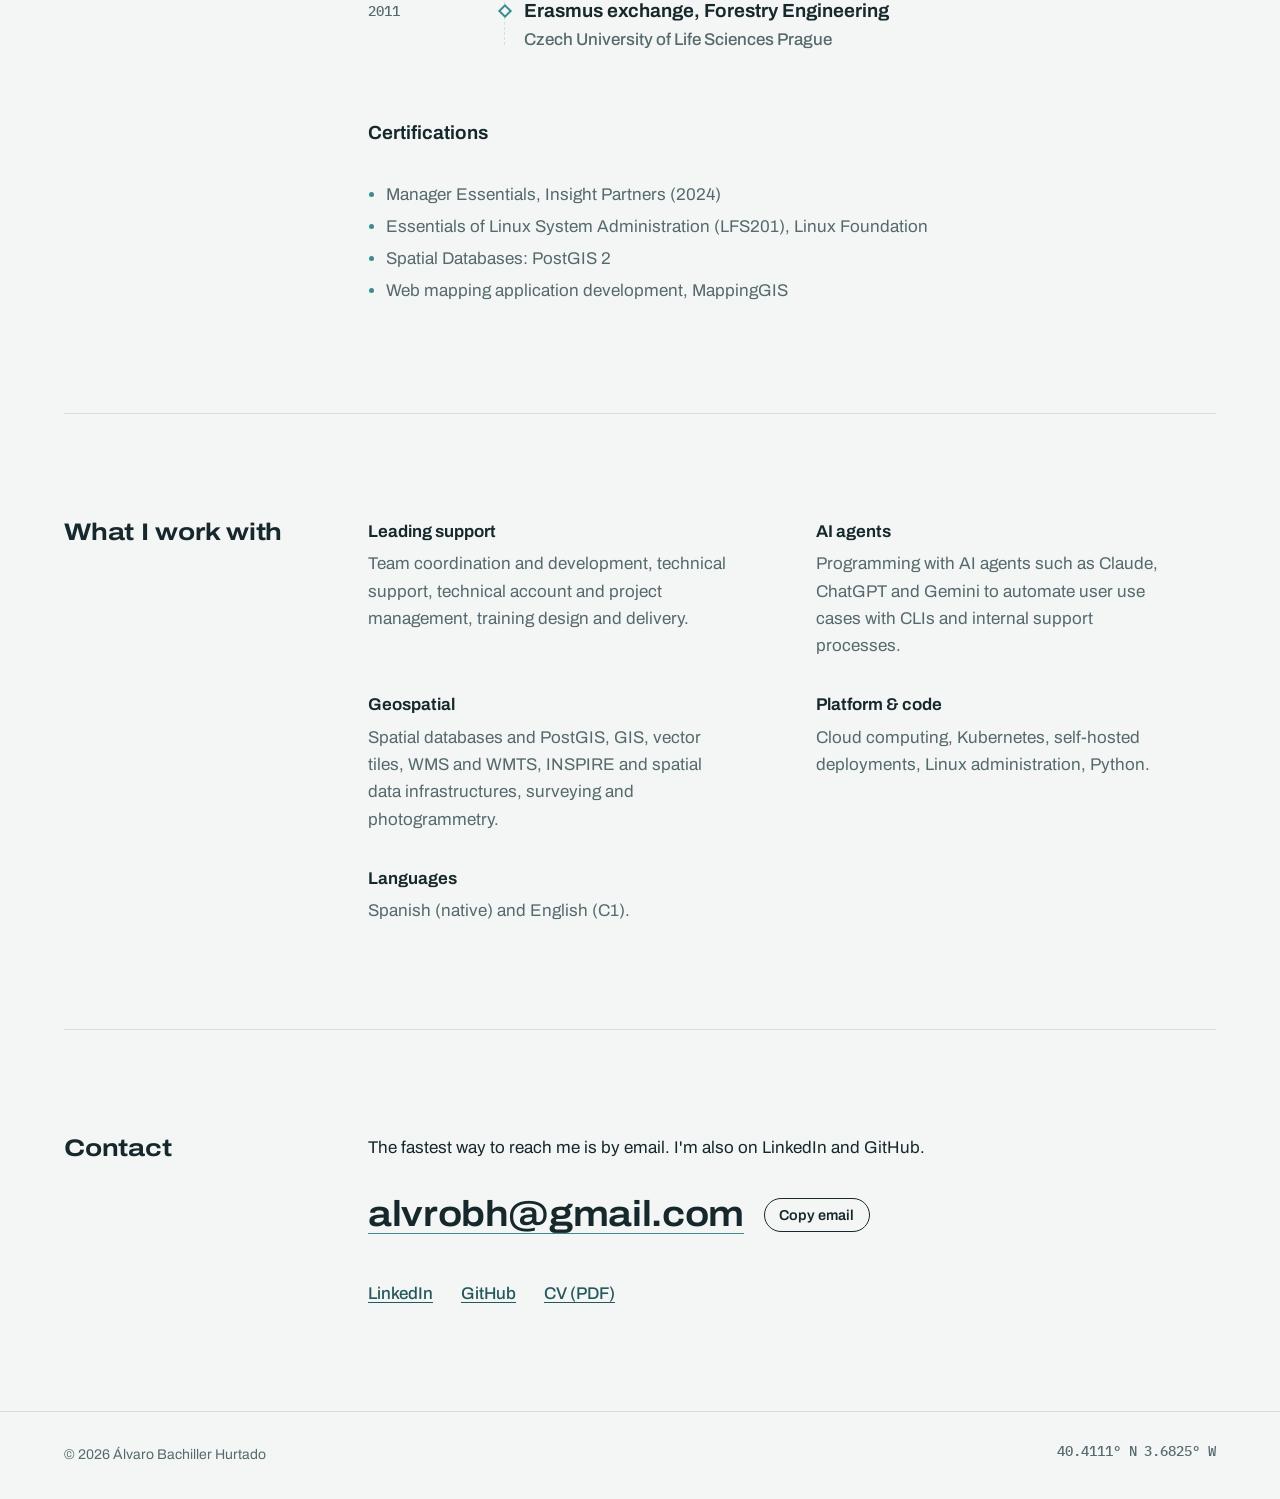
==== commit 546c0130: "Use contour dragonfly (BR) as favicon and navigation logo" ====
--- a/index.html
+++ b/index.html
@@ -23,7 +23,7 @@
 
   <nav class="bar" aria-label="Main">
     <a class="mark" href="#top" aria-label="Álvaro Bachiller, home">
-      <svg class="mark-icon" viewBox="0 0 64 64" aria-hidden="true" focusable="false"><rect width="64" height="64" rx="14" fill="#16282B"/><g fill="none" stroke="#6CC0C3" stroke-width="3"><ellipse cx="34" cy="30" rx="22" ry="17" opacity=".45"/><ellipse cx="35" cy="29" rx="14" ry="10" opacity=".75"/><ellipse cx="36" cy="28" rx="6" ry="4"/></g></svg>
+      <svg class="mark-icon" viewBox="0 0 64 64" aria-hidden="true" focusable="false"><rect width="64" height="64" rx="14" fill="#16282B"/><g fill="none" stroke="#6CC0C3" stroke-width="2.1" stroke-linecap="round" stroke-linejoin="round"><path d="M53.1 35.1 C52.7 35.2 51.9 35.3 51.4 35.2 C50.8 35.2 50.2 35.1 49.8 35.0 C49.2 34.9 48.8 34.8 48.4 34.7 C47.9 34.6 47.5 34.4 47.1 34.2 C46.7 34.0 46.4 33.8 46.0 33.5 C45.6 33.3 45.3 33.1 45.0 32.8 C44.7 32.5 44.4 32.2 44.1 31.9 C43.8 31.6 43.6 31.3 43.3 31.0 C43.1 30.7 42.8 30.3 42.6 29.9 C42.4 29.5 42.2 29.2 42.0 28.8 C41.9 28.3 41.7 27.9 41.7 27.4 C41.6 26.9 41.8 26.3 41.9 25.9 C42.0 25.4 42.3 25.1 42.4 24.6 C42.5 24.2 42.6 23.6 42.6 23.1 C42.6 22.6 42.4 22.1 42.4 21.6 C42.3 21.1 42.3 20.5 42.3 20.0 C42.3 19.5 42.4 18.9 42.4 18.4 C42.4 17.9 42.3 17.4 42.1 17.0 C42.0 16.6 41.7 16.3 41.5 15.9 C41.3 15.5 41.0 15.1 41.0 14.6 C40.9 14.1 41.0 13.5 41.0 13.0 C41.1 12.5 41.3 12.1 41.5 11.6 C41.7 11.2 41.9 10.9 42.1 10.5 C42.3 10.1 42.5 9.8 42.8 9.5 C43.0 9.2 43.2 8.8 43.5 8.5 C43.8 8.2 44.2 7.9 44.5 7.7 C44.8 7.4 45.1 7.2 45.5 7.0 C45.9 6.7 46.2 6.5 46.6 6.3 C47.0 6.1 47.3 5.9 47.8 5.8 C48.2 5.6 48.7 5.4 49.1 5.3 C49.6 5.2 50.0 5.0 50.5 4.9 C51.0 4.9 51.6 4.8 52.1 4.8 C52.7 4.8 53.2 4.8 53.8 4.9 C54.2 5.0 54.7 5.1 55.1 5.3 C55.6 5.4 56.0 5.6 56.4 5.8 C56.8 6.0 57.1 6.2 57.4 6.5 C57.7 6.8 57.9 7.1 58.1 7.5 C58.3 7.9 58.5 8.4 58.5 8.9 C58.6 9.4 58.6 9.9 58.6 10.4 C58.6 10.9 58.4 11.3 58.2 11.8 C58.1 12.2 57.9 12.6 57.7 13.0 C57.5 13.4 57.3 13.7 57.0 14.1 C56.7 14.4 56.4 14.7 56.2 15.0 C55.9 15.3 55.6 15.5 55.2 15.8 C54.9 16.0 54.5 16.2 54.1 16.4 C53.7 16.7 53.3 16.8 52.9 17.0 C52.5 17.2 52.1 17.3 51.6 17.4 C51.2 17.5 50.6 17.6 50.1 17.7 C49.7 17.8 49.2 17.9 48.8 18.1 C48.5 18.3 48.1 18.6 47.9 19.0 C47.7 19.4 47.7 20.0 47.7 20.5 C47.8 21.0 47.9 21.4 48.1 21.8 C48.4 22.1 48.7 22.4 49.1 22.6 C49.5 22.8 50.1 22.8 50.6 22.9 C51.1 23.0 51.6 23.0 52.1 23.1 C52.6 23.2 53.1 23.3 53.5 23.5 C53.9 23.6 54.4 23.7 54.8 23.9 C55.2 24.0 55.6 24.3 56.0 24.5 C56.4 24.7 56.8 24.9 57.1 25.1 C57.5 25.3 57.7 25.6 58.0 25.9 C58.3 26.1 58.6 26.4 58.9 26.8 C59.2 27.1 59.4 27.5 59.6 27.9 C59.8 28.3 60.0 28.7 60.1 29.1 C60.2 29.5 60.3 30.0 60.2 30.5 C60.2 31.0 60.0 31.5 59.8 31.9 C59.5 32.2 59.3 32.5 59.0 32.8 C58.7 33.1 58.4 33.4 58.0 33.6 C57.6 33.8 57.3 34.1 56.9 34.2 C56.5 34.4 56.1 34.5 55.6 34.6 C55.2 34.8 54.5 34.9 54.1 35.0 C53.7 35.1 53.6 35.1 53.1 35.1Z" opacity=".4"/><path d="M34.8 13.3 C34.3 13.3 33.6 13.2 33.1 13.2 C32.6 13.1 32.2 13.0 31.8 12.8 C31.3 12.7 30.8 12.6 30.5 12.4 C30.1 12.2 29.7 11.9 29.5 11.5 C29.3 11.2 29.3 10.5 29.4 10.1 C29.5 9.7 29.8 9.3 30.0 9.0 C30.3 8.7 30.5 8.3 30.9 8.0 C31.2 7.8 31.6 7.6 32.0 7.4 C32.4 7.2 32.8 7.0 33.2 6.9 C33.7 6.8 34.1 6.7 34.6 6.6 C35.1 6.6 35.8 6.6 36.2 6.7 C36.7 6.8 37.2 7.0 37.5 7.2 C37.8 7.5 38.0 7.8 38.1 8.2 C38.2 8.7 38.1 9.3 38.0 9.8 C37.9 10.2 37.7 10.6 37.5 11.0 C37.3 11.4 37.1 11.9 36.9 12.2 C36.6 12.5 36.2 12.7 35.9 12.9 C35.5 13.1 35.2 13.2 34.8 13.3Z" opacity=".4"/><path d="M12.5 35.8 C12.0 35.8 11.3 35.8 10.9 35.7 C10.4 35.6 10.0 35.4 9.7 35.1 C9.5 34.8 9.2 34.3 9.2 33.9 C9.1 33.4 9.4 32.9 9.6 32.5 C9.8 32.1 10.1 31.9 10.2 31.4 C10.4 31.0 10.5 30.4 10.4 30.0 C10.3 29.6 9.9 29.2 9.7 28.9 C9.4 28.6 9.0 28.4 8.8 28.1 C8.5 27.8 8.2 27.5 7.9 27.2 C7.6 27.0 7.3 26.7 7.0 26.4 C6.7 26.1 6.4 25.8 6.0 25.5 C5.6 25.3 5.2 25.1 4.9 24.9 C4.5 24.7 4.1 24.5 3.8 24.2 C3.5 24.0 3.3 23.7 3.0 23.3 C2.7 23.0 2.5 22.6 2.3 22.2 C2.1 21.9 1.9 21.4 1.8 21.0 C1.6 20.6 1.5 20.1 1.5 19.6 C1.4 19.1 1.5 18.5 1.6 18.0 C1.7 17.5 1.8 17.1 2.0 16.7 C2.2 16.3 2.4 15.9 2.6 15.5 C2.8 15.1 3.1 14.8 3.3 14.5 C3.6 14.2 3.9 13.9 4.2 13.6 C4.5 13.4 4.9 13.2 5.2 13.0 C5.6 12.8 6.0 12.6 6.5 12.5 C7.0 12.4 7.5 12.3 8.0 12.2 C8.5 12.2 9.1 12.2 9.6 12.1 C10.1 12.1 10.6 12.0 11.1 11.9 C11.6 11.8 12.1 11.7 12.6 11.6 C13.1 11.5 13.7 11.5 14.2 11.4 C14.8 11.4 15.4 11.3 15.9 11.3 C16.4 11.3 16.9 11.4 17.4 11.5 C17.9 11.6 18.4 11.7 18.9 11.8 C19.4 11.9 19.8 12.0 20.2 12.2 C20.7 12.3 21.2 12.4 21.6 12.5 C22.1 12.7 22.5 12.9 22.9 13.0 C23.3 13.2 23.7 13.4 24.1 13.6 C24.5 13.8 24.8 14.0 25.2 14.2 C25.5 14.5 25.9 14.7 26.2 15.0 C26.6 15.2 26.9 15.4 27.2 15.7 C27.6 15.9 27.9 16.2 28.2 16.5 C28.5 16.8 28.8 17.2 28.9 17.6 C29.0 18.0 28.9 18.4 28.9 18.9 C28.8 19.3 28.6 19.9 28.5 20.4 C28.4 20.9 28.3 21.3 28.2 21.8 C28.1 22.2 28.1 22.8 28.0 23.2 C27.9 23.8 27.7 24.2 27.7 24.8 C27.7 25.3 27.8 25.9 27.8 26.4 C27.9 26.9 28.0 27.3 28.1 27.8 C28.2 28.2 28.5 28.8 28.5 29.2 C28.4 29.7 28.2 30.1 27.9 30.4 C27.6 30.7 27.2 30.9 26.8 31.1 C26.4 31.3 26.0 31.5 25.6 31.7 C25.2 31.9 24.9 32.1 24.5 32.3 C24.1 32.6 23.8 32.8 23.4 33.0 C23.0 33.2 22.6 33.4 22.2 33.5 C21.9 33.7 21.4 33.9 21.0 34.1 C20.6 34.3 20.1 34.4 19.6 34.5 C19.2 34.6 18.7 34.7 18.2 34.8 C17.8 34.8 17.2 34.9 16.8 35.0 C16.2 35.1 15.8 35.2 15.2 35.3 C14.8 35.4 14.2 35.5 13.8 35.6 C13.3 35.7 13.0 35.7 12.5 35.8Z" opacity=".4"/><path d="M35.0 28.9 C34.6 28.9 33.8 28.9 33.4 28.8 C32.9 28.6 32.6 28.5 32.4 28.1 C32.1 27.8 32.0 27.2 32.0 26.7 C32.0 26.2 32.0 25.6 32.1 25.1 C32.2 24.6 32.3 24.2 32.5 23.8 C32.6 23.3 32.9 23.0 33.1 22.7 C33.4 22.4 33.7 22.1 34.1 22.0 C34.5 21.8 35.2 21.6 35.5 21.8 C35.9 21.9 36.2 22.3 36.3 22.8 C36.5 23.2 36.5 23.7 36.6 24.2 C36.7 24.8 36.8 25.4 36.7 25.9 C36.7 26.4 36.6 26.9 36.5 27.4 C36.3 27.8 36.1 28.3 35.9 28.5 C35.6 28.8 35.4 28.8 35.0 28.9Z" opacity=".4"/><path d="M36.8 51.6 C36.4 51.6 35.9 51.3 35.6 51.0 C35.3 50.8 35.1 50.4 34.9 50.0 C34.7 49.6 34.5 49.2 34.4 48.8 C34.2 48.3 34.1 47.9 34.0 47.4 C34.0 46.9 33.9 46.3 33.9 45.8 C33.9 45.2 34.0 44.7 34.0 44.1 C34.1 43.6 34.1 43.0 34.2 42.5 C34.3 42.0 34.4 41.5 34.4 41.0 C34.5 40.5 34.6 40.0 34.7 39.5 C34.8 39.0 34.9 38.5 35.2 38.2 C35.4 38.0 35.9 38.0 36.2 38.1 C36.6 38.2 36.8 38.7 37.0 39.0 C37.3 39.3 37.5 39.8 37.7 40.1 C37.9 40.5 38.1 40.8 38.3 41.2 C38.5 41.7 38.6 42.2 38.8 42.6 C38.9 43.1 39.0 43.5 39.1 44.0 C39.2 44.5 39.2 45.1 39.2 45.6 C39.2 46.1 39.1 46.6 39.0 47.1 C38.9 47.6 38.8 48.2 38.7 48.6 C38.6 49.1 38.4 49.5 38.2 49.9 C38.1 50.3 37.9 50.8 37.6 51.1 C37.4 51.4 37.1 51.6 36.8 51.6Z" opacity=".4"/><path d="M45.6 16.3 C45.5 16.2 45.3 15.5 45.1 15.1 C44.9 14.7 44.5 14.3 44.5 13.9 C44.5 13.5 44.7 13.1 44.9 12.8 C45.1 12.4 45.4 12.0 45.6 11.6 C45.9 11.3 46.1 11.0 46.4 10.8 C46.7 10.5 47.0 10.2 47.4 10.0 C47.7 9.8 48.1 9.6 48.5 9.4 C48.9 9.2 49.3 9.0 49.8 8.8 C50.2 8.7 50.6 8.6 51.1 8.5 C51.6 8.4 52.1 8.4 52.6 8.4 C53.1 8.5 53.7 8.5 54.1 8.7 C54.5 8.9 54.9 9.1 55.0 9.5 C55.2 9.9 54.9 10.6 54.8 11.0 C54.6 11.4 54.4 11.7 54.1 12.0 C53.9 12.3 53.5 12.6 53.2 12.9 C52.8 13.1 52.4 13.3 52.0 13.5 C51.6 13.7 51.2 13.8 50.8 13.9 C50.3 14.1 49.7 14.1 49.2 14.2 C48.8 14.4 48.3 14.5 47.9 14.6 C47.5 14.8 47.1 15.0 46.8 15.2 C46.4 15.5 46.1 15.9 45.9 16.1 C45.7 16.2 45.8 16.5 45.6 16.3Z" opacity=".65"/><path d="M14.2 32.0 C14.1 31.9 13.9 31.4 13.9 31.0 C13.8 30.6 13.9 29.8 13.8 29.4 C13.6 28.9 13.5 28.4 13.2 28.0 C13.0 27.7 12.8 27.3 12.5 27.0 C12.2 26.7 11.9 26.4 11.6 26.2 C11.3 25.9 10.9 25.6 10.6 25.4 C10.3 25.1 10.0 24.9 9.8 24.6 C9.5 24.3 9.1 24.0 8.8 23.8 C8.5 23.5 8.2 23.2 7.9 23.0 C7.5 22.8 7.1 22.6 6.8 22.4 C6.4 22.1 6.0 21.9 5.7 21.6 C5.4 21.3 5.2 20.9 5.0 20.5 C4.8 20.1 4.6 19.6 4.6 19.1 C4.6 18.7 4.8 18.2 5.0 17.8 C5.2 17.3 5.4 16.9 5.7 16.6 C6.0 16.3 6.2 16.0 6.6 15.8 C7.0 15.6 7.5 15.5 8.0 15.5 C8.5 15.4 9.1 15.4 9.6 15.3 C10.1 15.2 10.6 15.2 11.1 15.1 C11.6 15.0 12.1 14.9 12.6 14.8 C13.1 14.8 13.7 14.7 14.2 14.6 C14.8 14.6 15.2 14.6 15.8 14.7 C16.3 14.7 16.9 14.8 17.4 14.9 C17.9 15.0 18.3 15.1 18.8 15.2 C19.2 15.3 19.7 15.4 20.1 15.6 C20.6 15.7 21.0 15.9 21.4 16.1 C21.8 16.3 22.1 16.4 22.5 16.6 C22.9 16.8 23.3 17.0 23.6 17.3 C24.0 17.5 24.4 17.7 24.7 18.0 C25.0 18.3 25.3 18.6 25.4 19.0 C25.5 19.4 25.2 20.0 25.1 20.5 C25.0 21.0 25.0 21.5 24.9 22.0 C24.8 22.5 24.7 23.0 24.6 23.5 C24.6 24.0 24.5 24.5 24.5 25.0 C24.4 25.5 24.4 26.2 24.5 26.8 C24.5 27.3 24.9 27.8 24.8 28.1 C24.6 28.5 24.1 28.6 23.8 28.9 C23.4 29.1 23.0 29.3 22.6 29.5 C22.2 29.7 21.9 29.9 21.5 30.1 C21.1 30.3 20.8 30.5 20.4 30.7 C20.0 30.8 19.5 31.0 19.0 31.1 C18.6 31.2 18.1 31.3 17.6 31.4 C17.1 31.5 16.6 31.6 16.1 31.7 C15.6 31.7 14.9 31.9 14.6 31.9 C14.3 32.0 14.4 32.2 14.2 32.0Z" opacity=".65"/><path d="M52.5 31.9 C52.2 31.9 51.4 31.9 50.9 31.9 C50.4 31.8 49.8 31.7 49.4 31.5 C48.9 31.4 48.5 31.2 48.1 31.0 C47.8 30.8 47.4 30.5 47.1 30.3 C46.8 30.0 46.5 29.7 46.3 29.4 C46.0 29.1 45.7 28.8 45.5 28.4 C45.3 28.0 45.0 27.6 45.0 27.1 C45.0 26.7 45.4 26.2 45.5 25.8 C45.6 25.3 45.7 24.6 45.9 24.5 C46.1 24.3 46.4 24.8 46.8 25.0 C47.1 25.2 47.5 25.5 47.9 25.6 C48.3 25.8 48.8 25.9 49.2 26.0 C49.7 26.1 50.3 26.2 50.8 26.2 C51.3 26.3 51.8 26.4 52.3 26.5 C52.7 26.6 53.2 26.8 53.6 27.0 C54.0 27.1 54.4 27.3 54.8 27.5 C55.1 27.7 55.5 28.0 55.8 28.2 C56.1 28.5 56.4 28.9 56.6 29.2 C56.8 29.6 56.9 30.1 56.8 30.4 C56.6 30.7 56.1 30.9 55.7 31.1 C55.3 31.3 54.8 31.4 54.4 31.5 C53.9 31.7 53.2 31.8 52.9 31.8 C52.6 31.9 52.8 31.9 52.5 31.9Z" opacity=".65"/><path d="M17.6 23.3 C17.2 23.3 16.4 23.4 15.9 23.3 C15.3 23.3 14.8 23.1 14.4 23.0 C13.9 22.9 13.6 22.7 13.2 22.5 C12.9 22.3 12.5 22.0 12.2 21.7 C12.0 21.4 11.7 20.9 11.7 20.5 C11.8 20.1 12.0 19.7 12.4 19.4 C12.7 19.2 13.2 19.1 13.7 19.0 C14.2 18.9 14.8 19.0 15.2 19.0 C15.7 19.1 16.2 19.2 16.7 19.4 C17.1 19.5 17.5 19.7 17.9 19.9 C18.2 20.2 18.6 20.4 18.8 20.8 C19.0 21.1 19.3 21.7 19.2 22.1 C19.1 22.5 18.6 22.8 18.4 23.0 C18.1 23.2 18.0 23.2 17.6 23.3Z" opacity=".85"/></g></svg>
       <span class="mark-name" aria-hidden="true">Álvaro Bachiller</span>
     </a>
     <ul class="links" id="nav-links">
--- a/css/styles.css
+++ b/css/styles.css
@@ -107,7 +107,7 @@
   display: inline-flex; align-items: center; gap: .7rem;
   text-decoration: none; color: var(--ink);
 }
-.mark-icon { width: 2rem; height: 2rem; flex: none; display: block; }
+.mark-icon { width: 2.5rem; height: 2.5rem; flex: none; display: block; }
 /* the name joins the contour mark once the large heading has scrolled away */
 .mark-name {
   font-weight: 700; font-stretch: 118%; letter-spacing: -.01em; white-space: nowrap;
